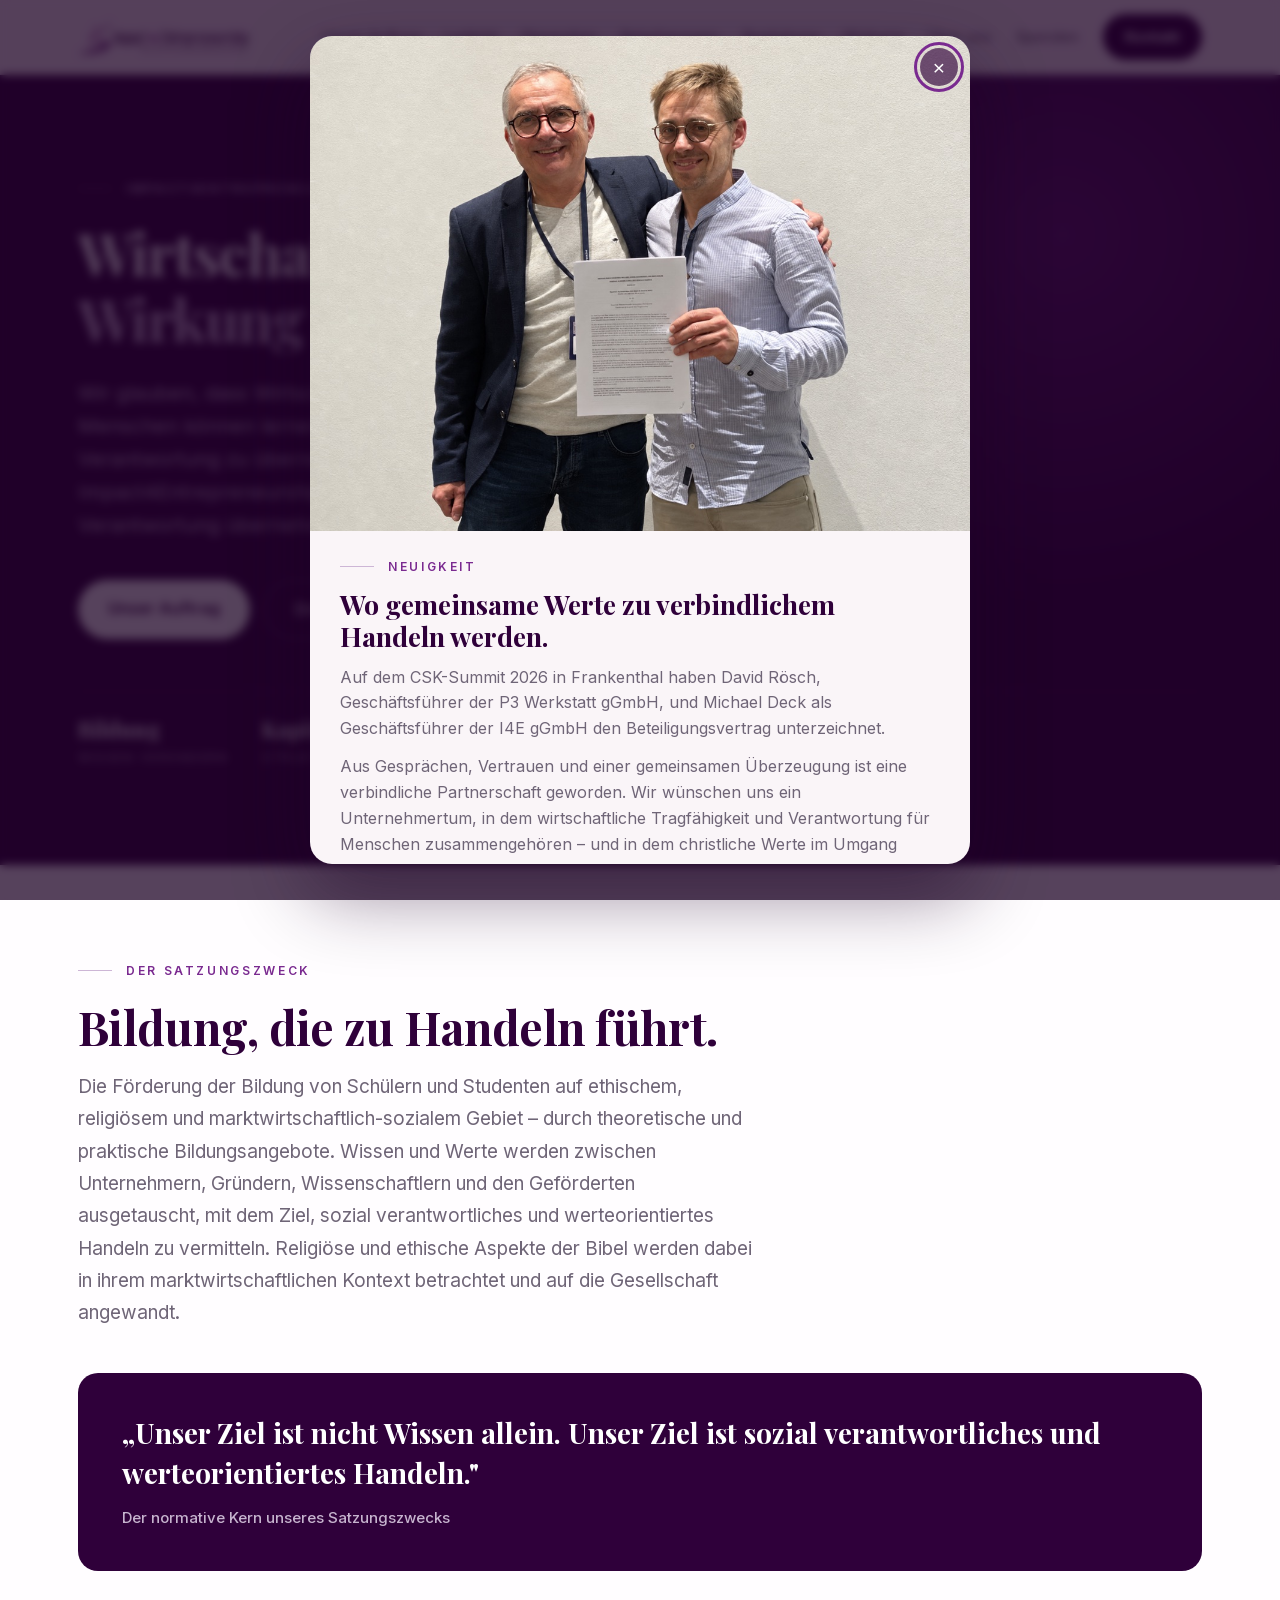
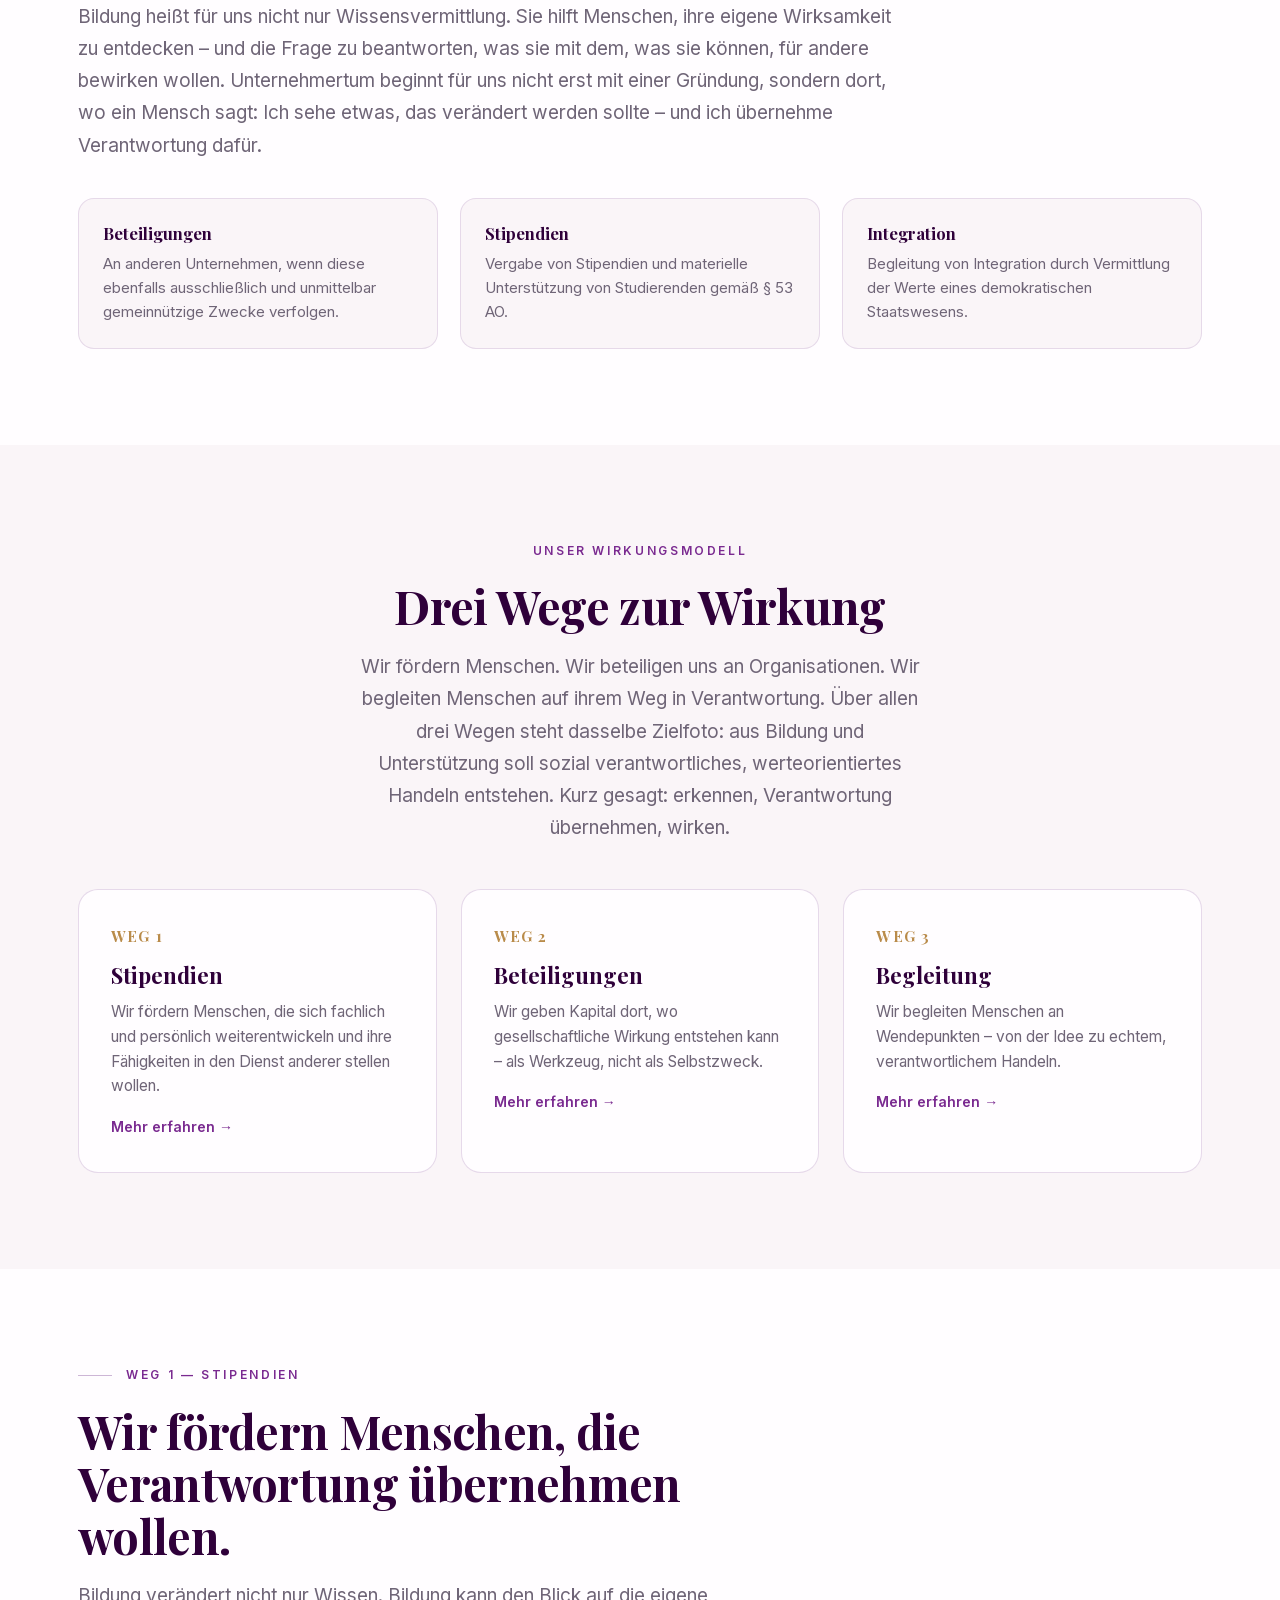
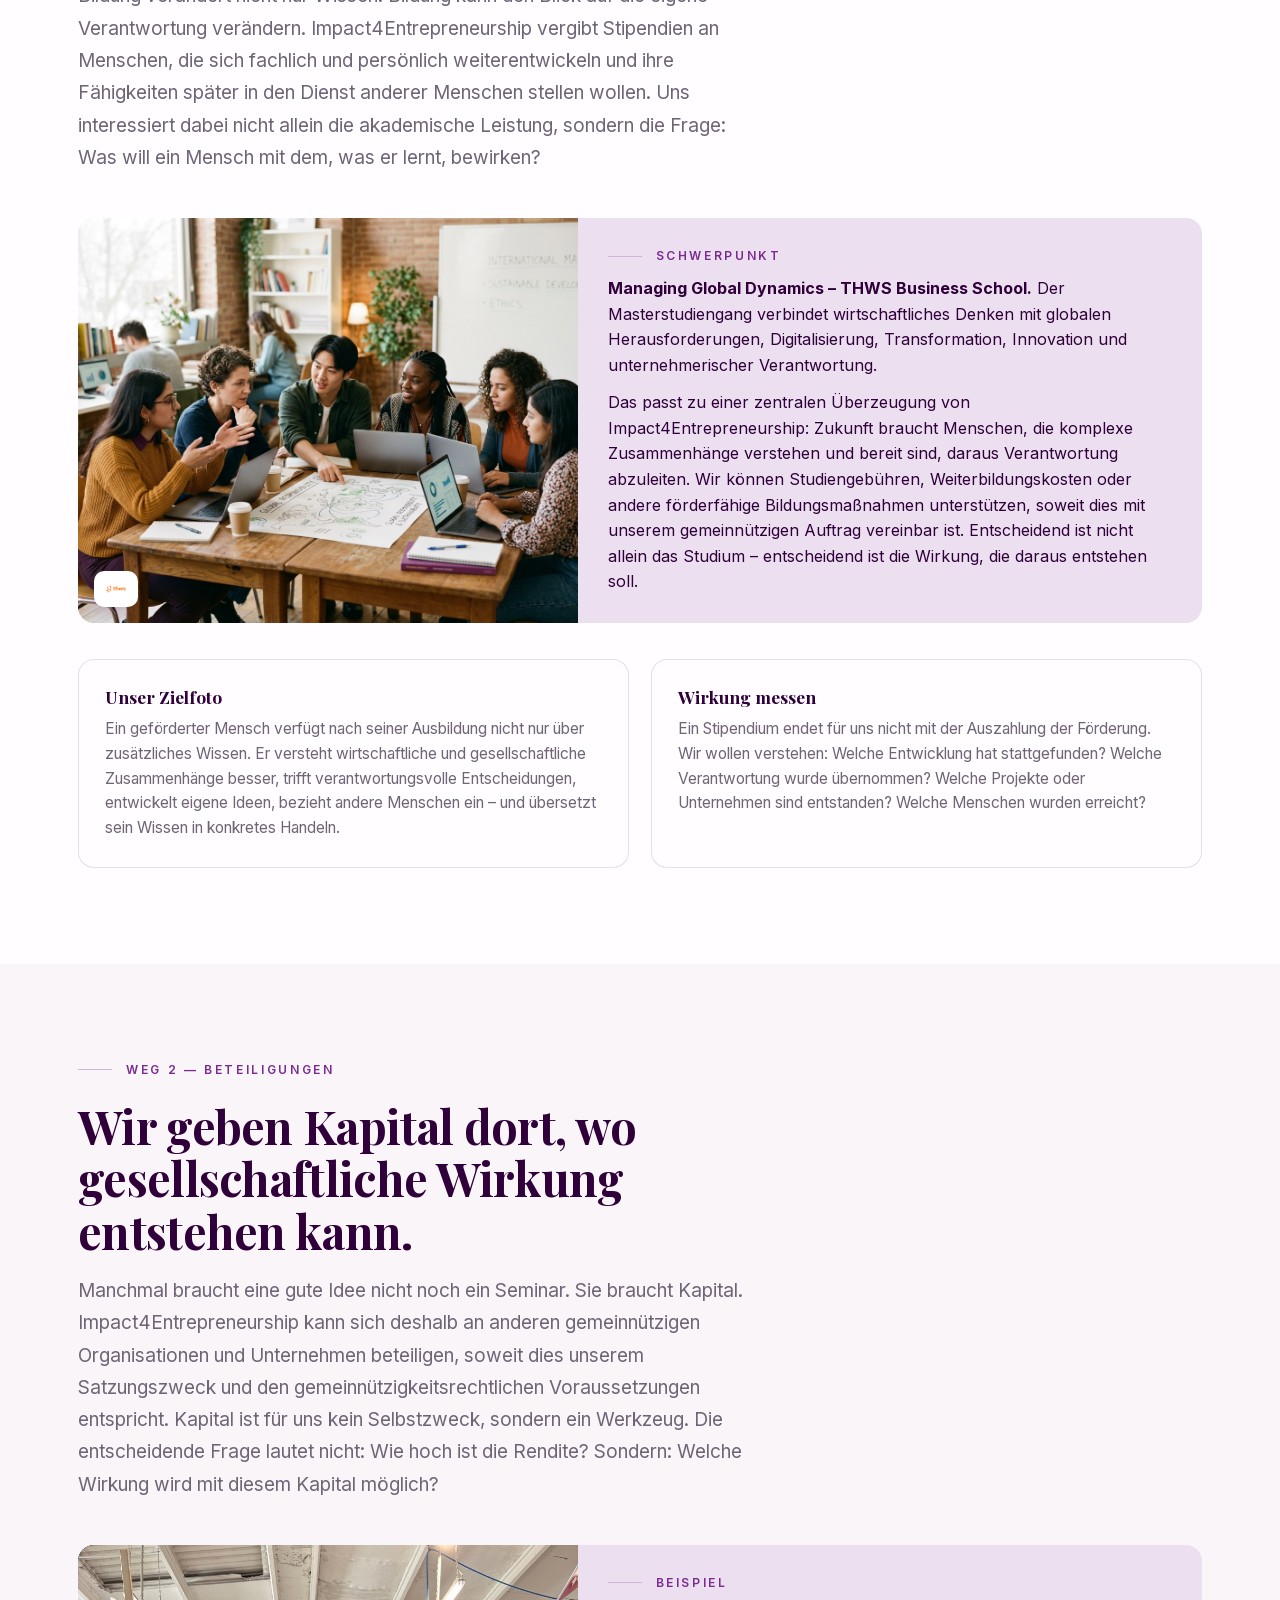
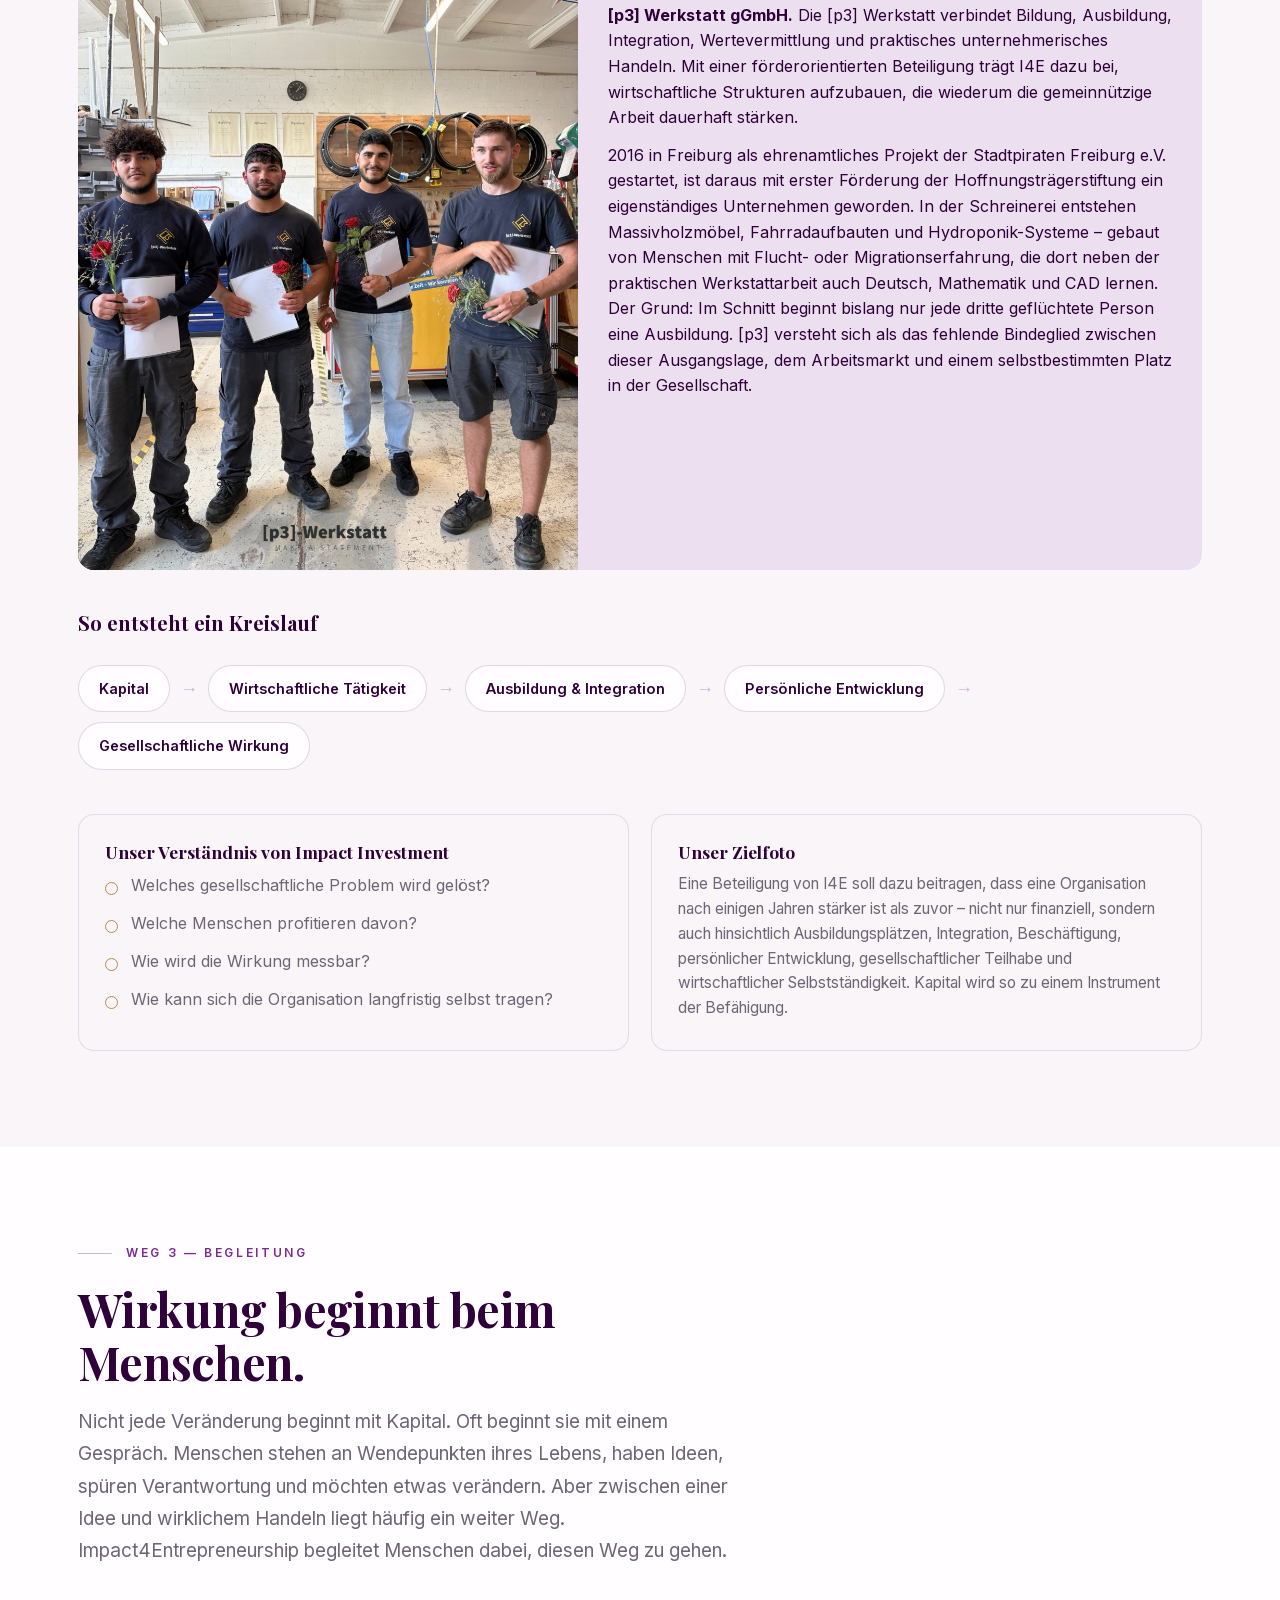
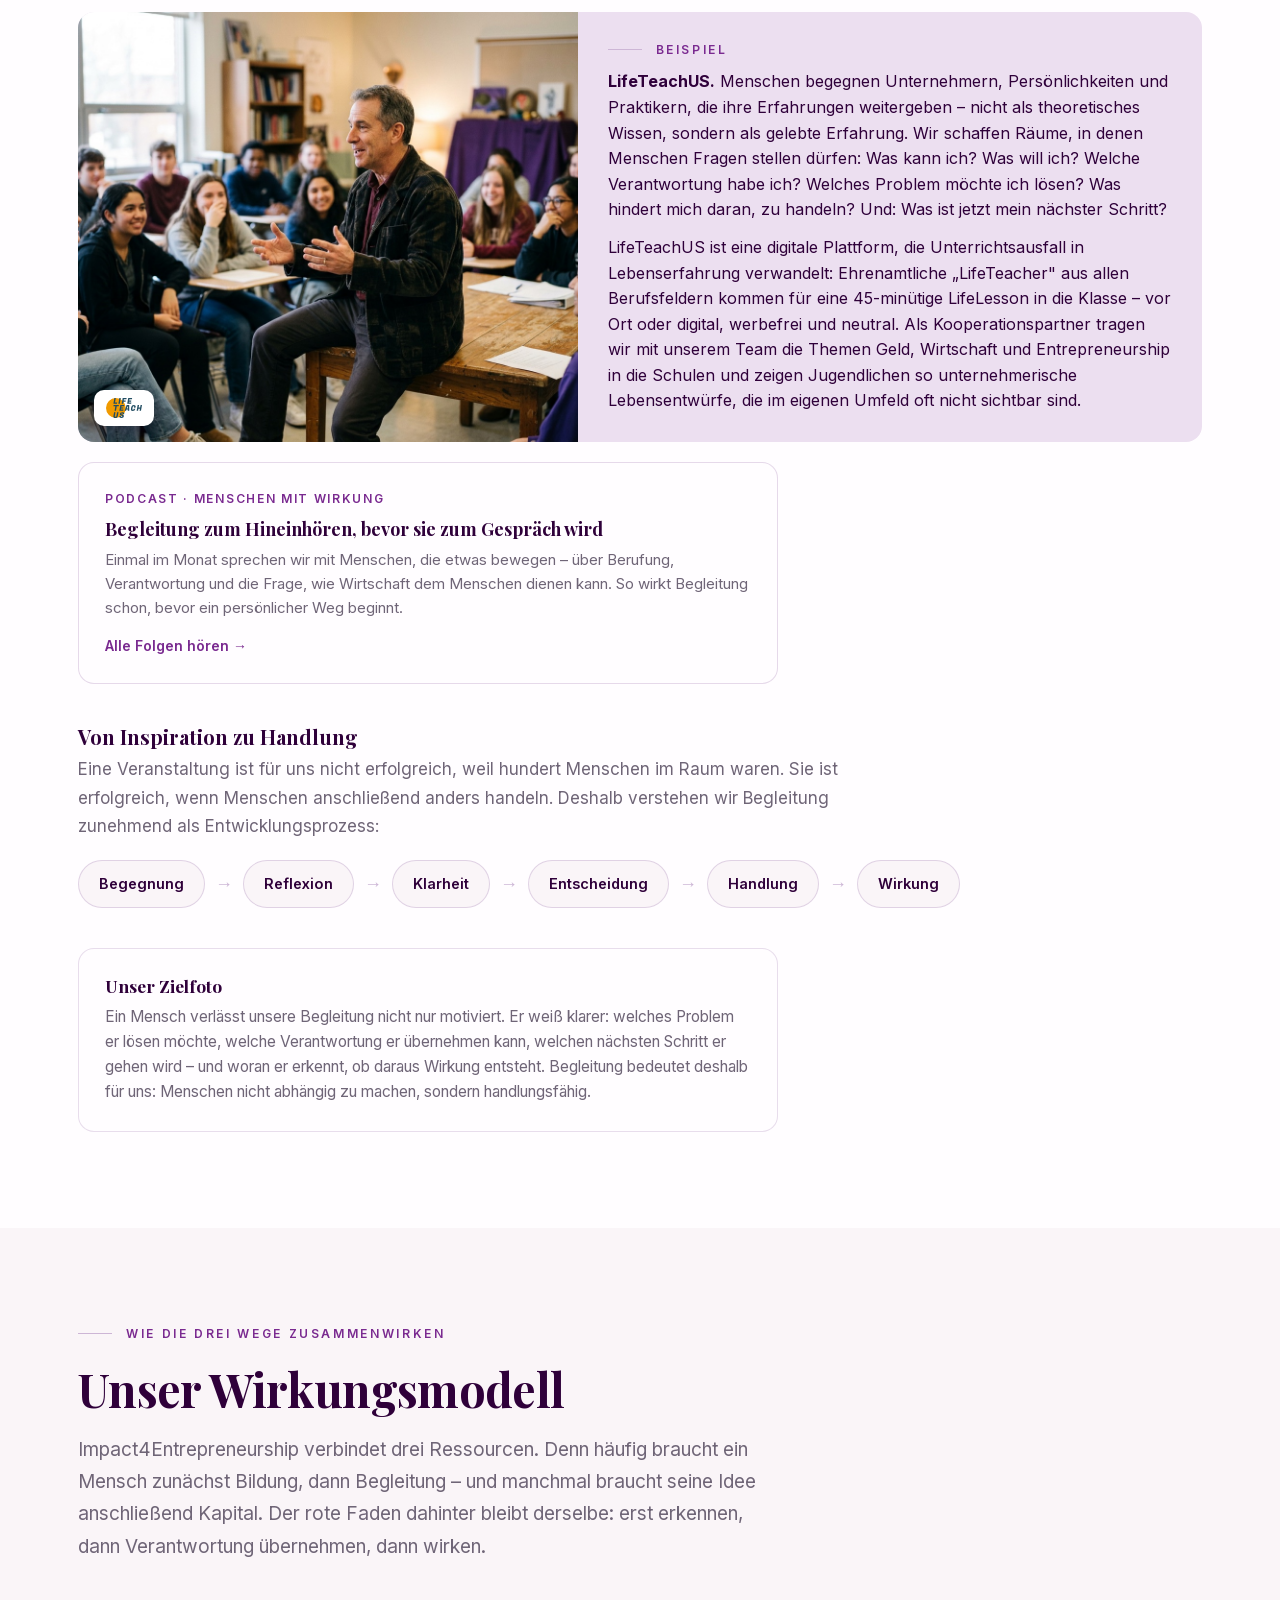
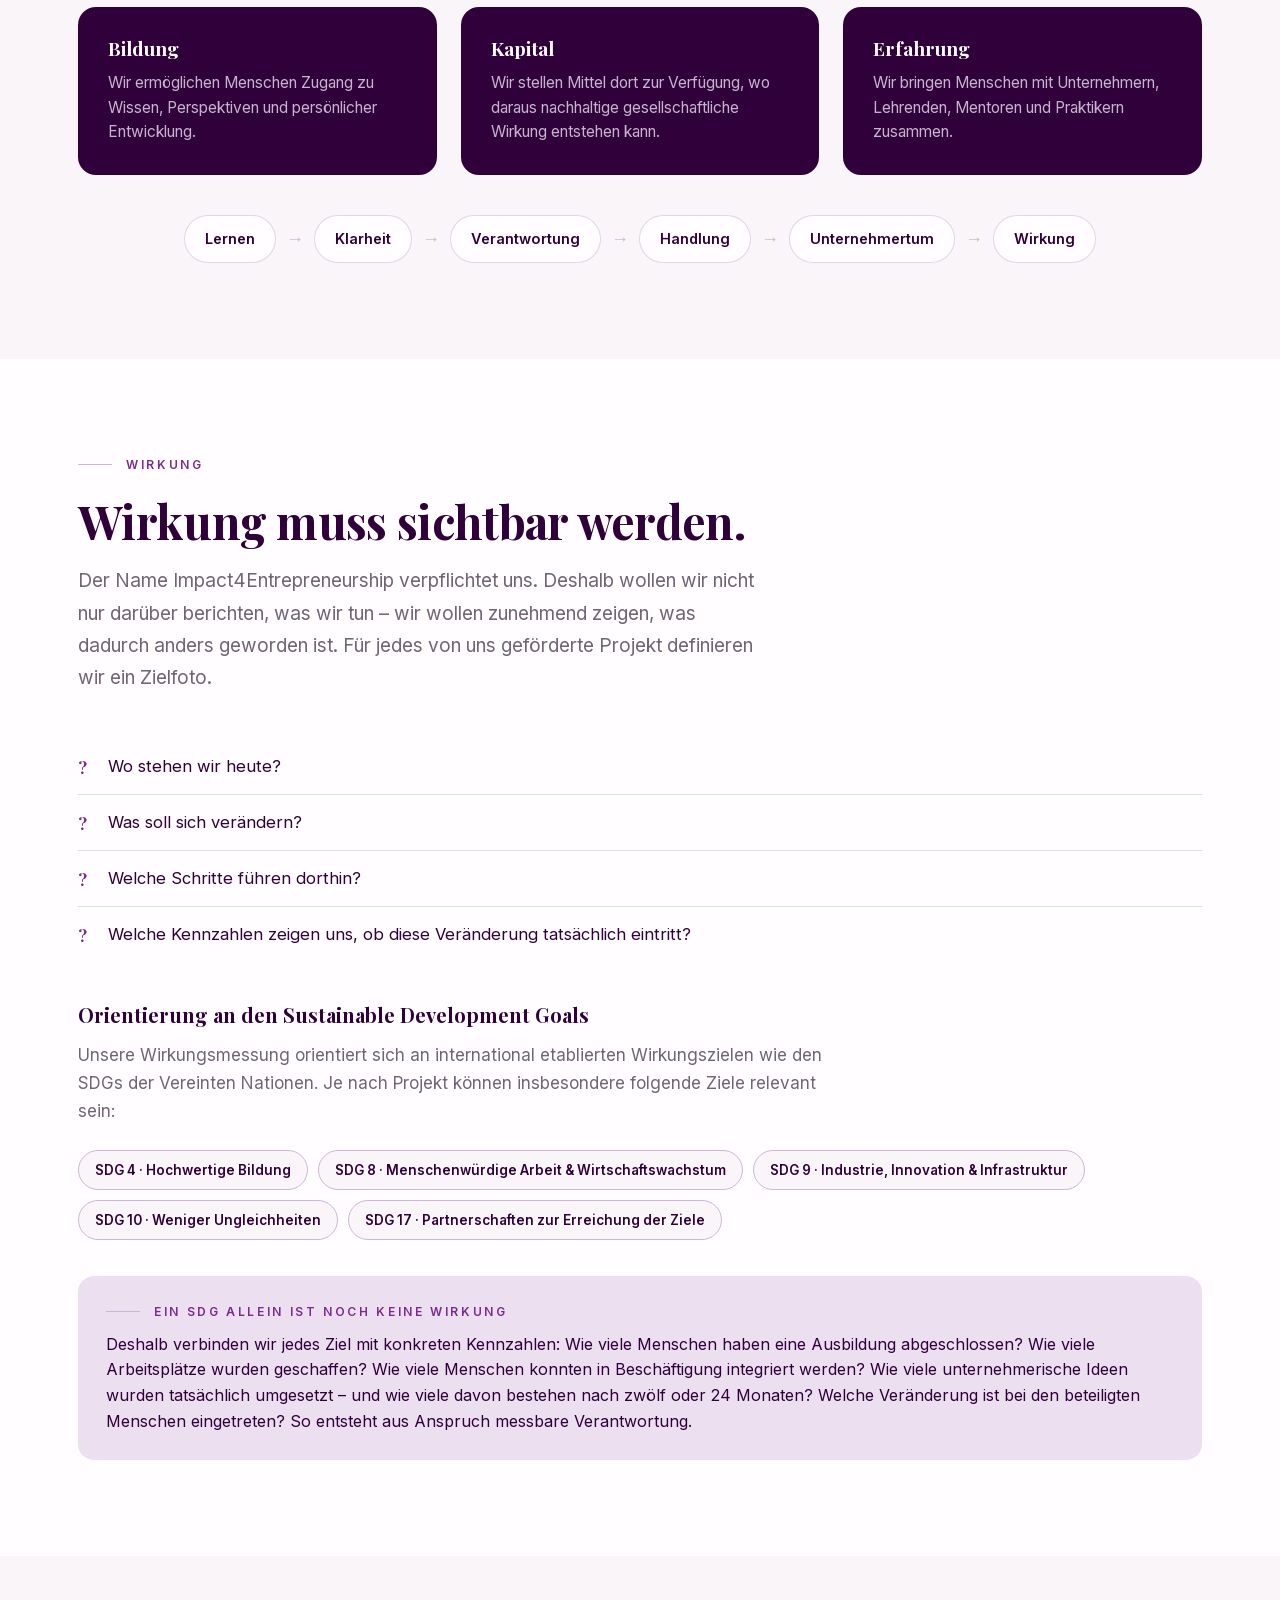
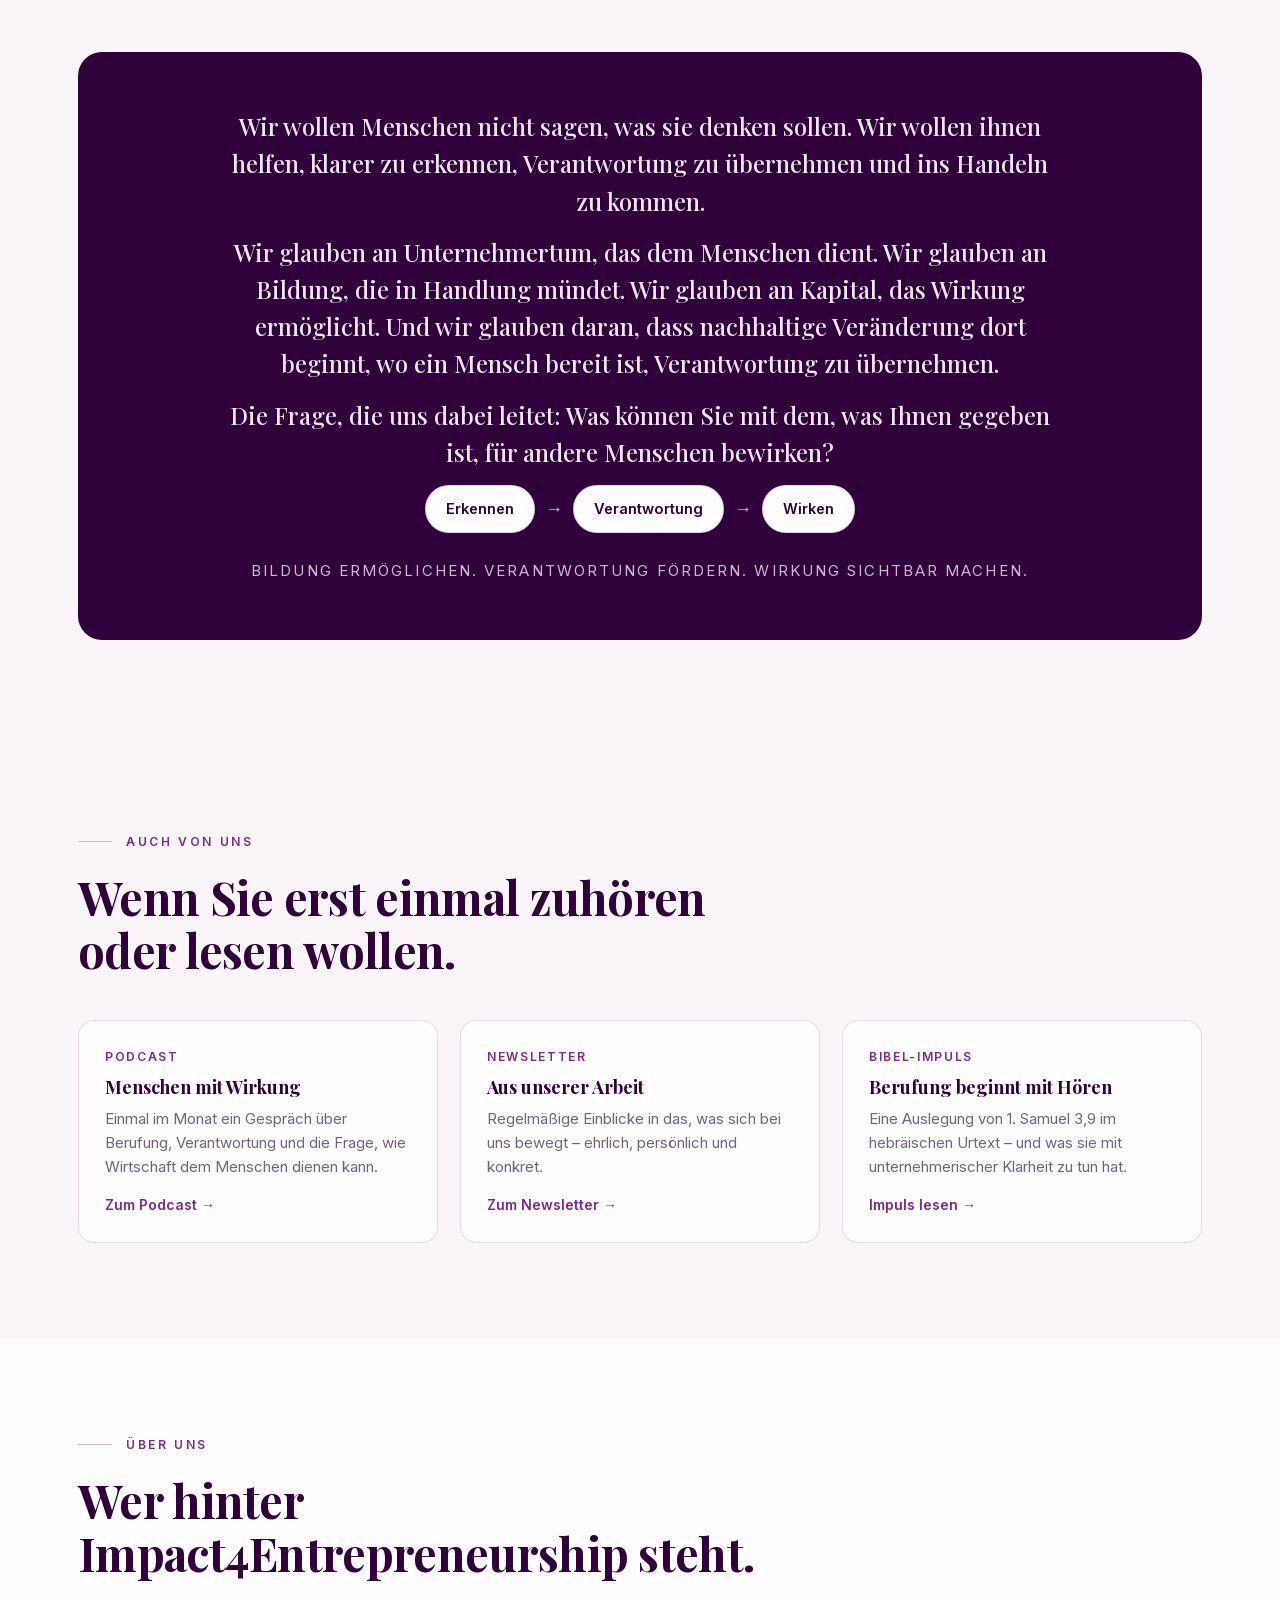
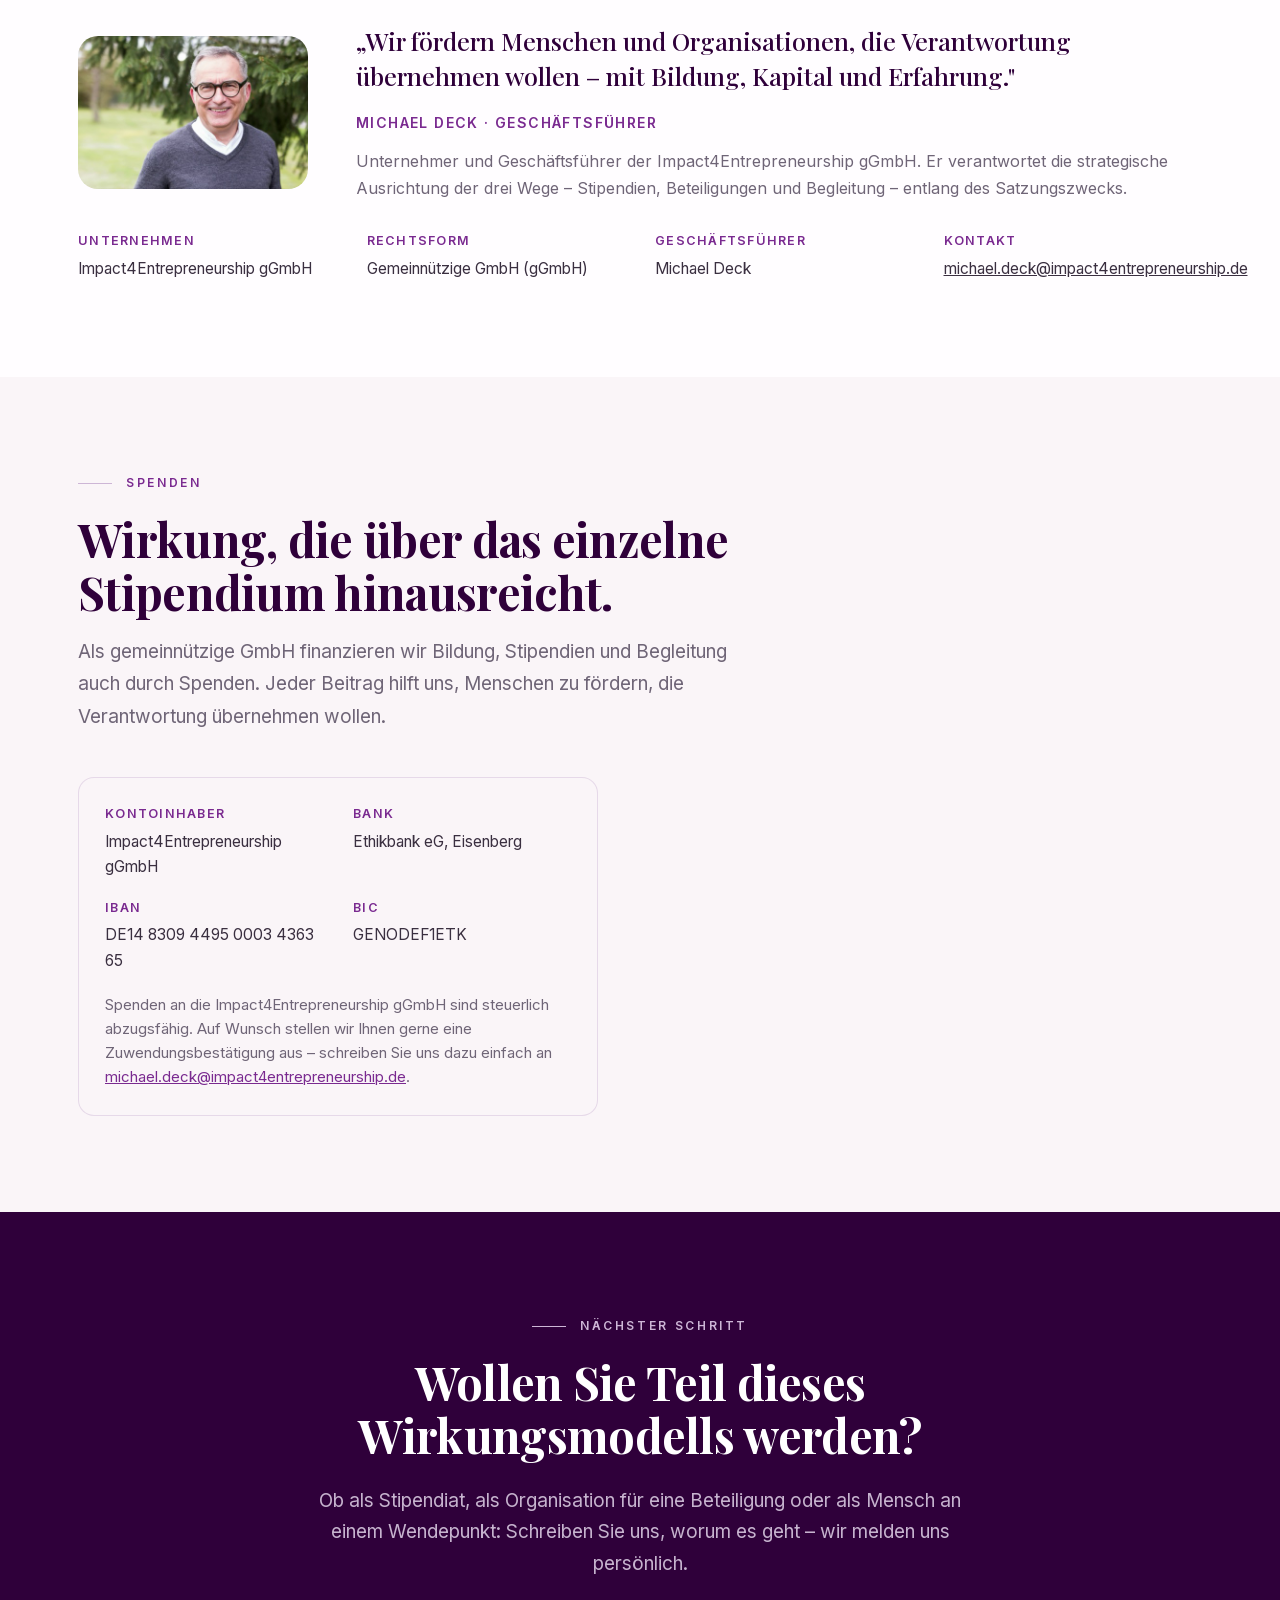
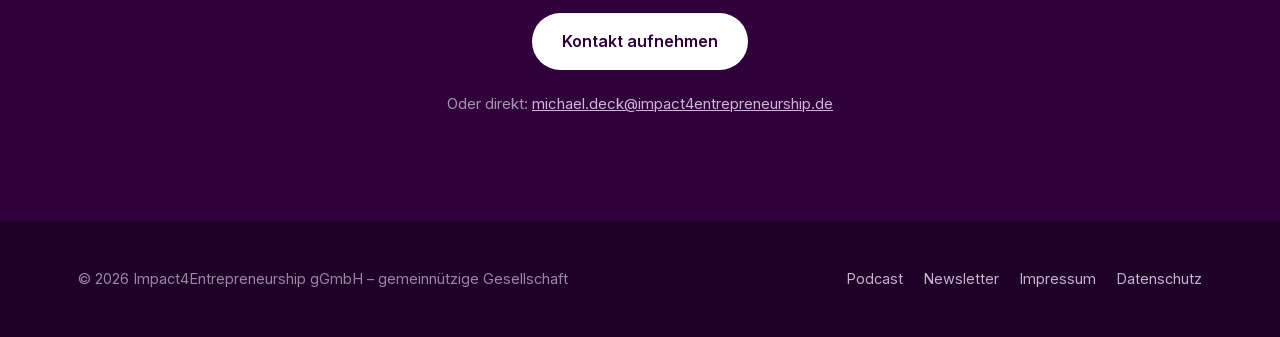
==== index.html @ 238c38ca "Pop-up: Beteiligungsvertrag I4E und P3 Werkstatt Co-Authored-By: Claude Sonnet 5.5 <noreply@anthropi" ====
<!DOCTYPE html>
<html lang="de">
<head>
<meta charset="UTF-8">
<meta name="viewport" content="width=device-width, initial-scale=1">
<title>Impact4Entrepreneurship – Bildung ermöglichen. Verantwortung fördern. Wirkung sichtbar machen.</title>
<meta name="description" content="Impact4Entrepreneurship gGmbH fördert Menschen und Organisationen auf drei Wegen: Stipendien, Beteiligungen und Begleitung – mit dem Ziel sozial verantwortlichen, werteorientierten Handelns.">
<link rel="icon" href="images/i4e-logo.png">
<link rel="stylesheet" href="fonts/fonts.css">
<style>
:root{
  --tief:#2f003a;
  --lila-dunkel:#5b156d;
  --lila:#7a2a90;
  --flieder:#cdb6d6;
  --flieder-hell:#ecdff0;
  --grund:#faf5f8;
  --weiss:#fffdff;
  --text:#3a2f40;
  --sanft:#6f6577;
  --messing:#b98b4a;
  --serif:'Playfair Display',Georgia,serif;
  --sans:'Inter',-apple-system,BlinkMacSystemFont,'Segoe UI',sans-serif;
  --bahn:1180px;
}
*{box-sizing:border-box;margin:0;padding:0;}
html{scroll-behavior:smooth;}
body{font-family:var(--sans);color:var(--text);background:var(--grund);
  line-height:1.65;-webkit-font-smoothing:antialiased;overflow-x:hidden;}
img{max-width:100%;display:block;}
a{color:inherit;}
:focus-visible{outline:3px solid var(--lila);outline-offset:3px;border-radius:4px;}

.bahn{max-width:var(--bahn);margin:0 auto;padding:0 28px;}

/* ---------- Typo-Skala ---------- */
.auge{font-size:12px;font-weight:600;letter-spacing:.22em;text-transform:uppercase;
  color:var(--lila);display:flex;align-items:center;gap:14px;margin-bottom:20px;}
.auge::before{content:"";width:34px;height:1px;background:var(--flieder);flex:0 0 auto;}
h1,h2,h3{font-family:var(--serif);font-weight:700;line-height:1.14;color:var(--tief);}
h2{font-size:clamp(30px,4.1vw,46px);letter-spacing:-.015em;}
h3{font-size:20px;line-height:1.25;}
p{font-size:17px;}
.gross{font-size:19px;color:var(--sanft);line-height:1.7;}

/* ---------- Kopfleiste ---------- */
header{position:sticky;top:0;z-index:60;background:rgba(250,245,248,.9);
  backdrop-filter:blur(14px);border-bottom:1px solid rgba(205,182,214,.5);}
.kopf{display:flex;align-items:center;gap:26px;height:74px;}
.kopf img{height:34px;width:auto;}
nav{margin-left:auto;display:flex;align-items:center;gap:24px;}
nav a{font-size:14.5px;font-weight:500;color:var(--sanft);text-decoration:none;transition:color .2s;white-space:nowrap;}
nav a:hover{color:var(--lila);}
.knopf{display:inline-block;background:var(--tief);color:#fff;text-decoration:none;
  font-size:14.5px;font-weight:600;padding:11px 22px;border-radius:100px;
  transition:background .2s,transform .2s;}
.knopf:hover{background:var(--lila);transform:translateY(-1px);}
.knopf.hell{background:#fff;color:var(--tief);border:1px solid var(--flieder);}
.knopf.hell:hover{background:var(--flieder-hell);color:var(--tief);}
.knopf.gross{font-size:16px;padding:15px 30px;}
.nav-schalter{display:none;background:none;border:0;font-size:24px;color:var(--tief);cursor:pointer;line-height:1;}

/* ---------- Hero ---------- */
.hero{background:var(--tief);color:#efe6f3;padding:104px 0 96px;position:relative;overflow:hidden;}
.hero::after{content:"";position:absolute;right:-14%;top:-30%;width:62%;aspect-ratio:1;
  border-radius:50%;background:radial-gradient(circle,rgba(122,42,144,.55),transparent 66%);pointer-events:none;}
.hero .bahn{position:relative;z-index:2;}
.hero .auge{color:var(--flieder);}
.hero .auge::before{background:rgba(205,182,214,.5);}
.hero h1{font-size:clamp(36px,5.4vw,58px);color:#fff;letter-spacing:-.02em;max-width:20ch;}
.hero h1 .traegt{color:var(--flieder);}
.hero .unter{font-size:clamp(17px,2vw,20px);color:#c6b3ce;max-width:62ch;margin-top:26px;line-height:1.65;}
.hero .knoepfe{display:flex;flex-wrap:wrap;gap:14px;margin-top:38px;}
.hero .knopf{background:#fff;color:var(--tief);}
.hero .knopf:hover{background:var(--flieder-hell);}
.hero .knopf.rand{background:transparent;color:#efe6f3;border:1px solid rgba(205,182,214,.45);}
.hero .knopf.rand:hover{background:rgba(255,255,255,.08);}
.hero .fakten{display:flex;flex-wrap:wrap;gap:34px;margin-top:52px;padding-top:26px;
  border-top:1px solid rgba(205,182,214,.22);}
.hero .fakt b{display:block;font-family:var(--serif);font-size:22px;color:#fff;font-weight:700;line-height:1;}
.hero .fakt span{font-size:12.5px;letter-spacing:.12em;text-transform:uppercase;color:#a893b1;
  display:block;margin-top:8px;}

/* ---------- Abschnitte ---------- */
section{padding:96px 0;}
section.hell{background:var(--weiss);}
.kopfzeile{max-width:68ch;margin-bottom:44px;}
.kopfzeile p{margin-top:18px;}
.kopfzeile.mitte{margin-left:auto;margin-right:auto;text-align:center;}
.kopfzeile.mitte .auge{justify-content:center;}
.kopfzeile.mitte .auge::before{display:none;}

/* ---------- Auftrag / Zitat-Block ---------- */
.zielzitat{margin-top:30px;background:var(--tief);color:#e7d9ec;border-radius:20px;
  padding:40px 44px;}
.zielzitat p{font-family:var(--serif);font-size:clamp(21px,2.6vw,28px);line-height:1.4;color:#fff;font-weight:700;}
.zielzitat span{display:block;margin-top:14px;font-family:var(--sans);font-size:15px;font-weight:500;color:#c6b3ce;}

.erlaubt-gitter{display:grid;grid-template-columns:repeat(auto-fit,minmax(220px,1fr));gap:22px;margin-top:36px;}
.erlaubt-karte{background:var(--grund);border:1px solid rgba(205,182,214,.45);border-radius:16px;padding:24px;}
section.hell .erlaubt-karte{background:var(--grund);}
.erlaubt-karte h3{font-size:16.5px;margin-bottom:8px;}
.erlaubt-karte p{font-size:15px;color:var(--sanft);line-height:1.6;}

/* ---------- Drei Wege Übersicht ---------- */
.wege-gitter{display:grid;grid-template-columns:repeat(auto-fit,minmax(280px,1fr));gap:24px;}
.weg-karte{background:var(--weiss);border:1px solid rgba(205,182,214,.5);border-radius:20px;
  padding:34px 32px;text-decoration:none;display:block;transition:border-color .2s,transform .2s;}
section.hell .weg-karte{background:var(--grund);}
.weg-karte:hover{border-color:var(--lila);transform:translateY(-3px);}
.weg-karte .nr{font-family:var(--serif);font-size:15px;font-weight:700;color:var(--messing);
  letter-spacing:.08em;}
.weg-karte h3{margin:14px 0 10px;font-size:22px;}
.weg-karte p{font-size:15.5px;color:var(--sanft);line-height:1.6;}
.weg-karte .pfeil{margin-top:16px;font-size:14px;font-weight:600;color:var(--lila);}

/* ---------- Karten-Raster generisch (Zielfoto, Fragen, Ressourcen) ---------- */
.karten-gitter{display:grid;grid-template-columns:repeat(auto-fit,minmax(240px,1fr));gap:22px;}
.info-karte{background:var(--grund);border:1px solid rgba(205,182,214,.45);border-radius:16px;padding:26px;}
section.hell .info-karte{background:var(--weiss);}
.info-karte h3{font-size:17.5px;margin-bottom:9px;}
.info-karte p{font-size:15.5px;color:var(--sanft);line-height:1.6;}

.haken-liste{list-style:none;}
.haken-liste li{position:relative;padding-left:26px;margin-bottom:13px;font-size:16px;line-height:1.55;color:var(--sanft);}
.haken-liste li::before{content:"";position:absolute;left:0;top:9px;width:11px;height:11px;
  border-radius:50%;border:1.5px solid var(--messing);}

.frage-liste{list-style:none;}
.frage-liste li{position:relative;padding:14px 0 14px 30px;border-bottom:1px solid rgba(205,182,214,.5);
  font-size:16.5px;color:var(--tief);}
.frage-liste li:last-child{border-bottom:0;}
.frage-liste li::before{content:"?";position:absolute;left:0;top:14px;font-family:var(--serif);
  font-weight:700;color:var(--lila);font-size:17px;}

/* ---------- Highlight-Box (THWS / p3 / LifeTeachUS) ---------- */
.beispiel{margin-top:8px;background:var(--flieder-hell);border-radius:16px;padding:26px 28px;}
.beispiel .auge{margin-bottom:10px;}
.beispiel p{font-size:16px;color:var(--tief);line-height:1.6;}
.beispiel p+p{margin-top:12px;}

/* ---------- Highlight-Box mit Bild (THWS / LifeTeachUS) ---------- */
.beispiel-bild{margin-top:8px;background:var(--flieder-hell);border-radius:16px;overflow:hidden;
  display:grid;grid-template-columns:1fr 1.25fr;align-items:stretch;}
.beispiel-bild .bild{position:relative;min-height:240px;background:var(--tief);}
.beispiel-bild .bild img.foto{width:100%;height:100%;object-fit:cover;display:block;}
.beispiel-bild .bild .marke{position:absolute;left:16px;bottom:16px;background:#fff;
  border-radius:10px;padding:8px 12px;box-shadow:0 8px 20px rgba(47,0,58,.22);line-height:0;}
.beispiel-bild .bild .marke img{height:20px;width:auto;display:block;}
.beispiel-bild .inhalt{padding:28px 30px;}
.beispiel-bild .auge{margin-bottom:10px;}
.beispiel-bild p{font-size:16px;color:var(--tief);line-height:1.6;}
.beispiel-bild p+p{margin-top:12px;}
@media(max-width:720px){
  .beispiel-bild{grid-template-columns:1fr;}
  .beispiel-bild .bild{min-height:190px;}
}

/* ---------- Prozess-Kette (Kreislauf / Fluss) ---------- */
.kette{display:flex;flex-wrap:wrap;align-items:center;gap:10px;margin-top:30px;}
.kette .glied{background:var(--weiss);border:1px solid rgba(205,182,214,.55);border-radius:100px;
  padding:11px 20px;font-size:14.5px;font-weight:600;color:var(--tief);}
section.hell .kette .glied{background:var(--grund);}
.kette .pfeil-icon{color:var(--flieder);font-size:18px;}

/* ---------- Nummerierte Schritte (Weg hinein / Kreislauf) ---------- */
.schritte{display:grid;grid-template-columns:repeat(auto-fit,minmax(240px,1fr));gap:26px;counter-reset:w;margin-top:10px;}
.schritt{position:relative;padding-top:44px;}
.schritt::before{counter-increment:w;content:counter(w);position:absolute;top:0;left:0;
  font-family:var(--serif);font-size:34px;font-weight:700;color:var(--flieder);line-height:1;}
.schritt h3{font-size:18px;margin-bottom:8px;}
.schritt p{font-size:15.5px;color:var(--sanft);line-height:1.6;}

/* ---------- Ressourcen (Bildung / Kapital / Erfahrung) ---------- */
.ressourcen{display:grid;grid-template-columns:repeat(auto-fit,minmax(240px,1fr));gap:24px;}
.ressource-karte{background:var(--tief);color:#e7d9ec;border-radius:18px;padding:30px;}
.ressource-karte h3{color:#fff;font-size:19px;margin-bottom:10px;}
.ressource-karte p{font-size:15.5px;color:#c6b3ce;line-height:1.6;}

/* ---------- SDG-Pillen ---------- */
.sdg-reihe{display:flex;flex-wrap:wrap;gap:10px;margin-top:24px;}
.sdg-reihe span{font-size:13.5px;font-weight:600;border:1px solid var(--flieder);border-radius:100px;
  padding:8px 16px;color:var(--tief);background:var(--weiss);}
section.hell .sdg-reihe span{background:var(--grund);}

/* ---------- Auch von uns (Podcast / Newsletter) ---------- */
.rand-gitter{display:grid;grid-template-columns:repeat(auto-fit,minmax(260px,1fr));gap:22px;}
.rand-karte{background:var(--weiss);border:1px solid rgba(205,182,214,.5);border-radius:16px;
  padding:26px;text-decoration:none;display:block;transition:border-color .2s,transform .2s;}
.rand-karte:hover{border-color:var(--lila);transform:translateY(-2px);}
.rand-karte .art{font-size:12px;letter-spacing:.14em;text-transform:uppercase;color:var(--lila);font-weight:600;}
.rand-karte h3{font-size:18px;margin:9px 0 8px;}
.rand-karte p{font-size:15px;color:var(--sanft);line-height:1.6;}
.rand-karte .pfeil{margin-top:14px;font-size:14px;font-weight:600;color:var(--lila);}

/* ---------- Grundsatz ---------- */
.grundsatz{background:var(--tief);color:#efe6f3;border-radius:24px;padding:56px 50px;text-align:center;}
.grundsatz p{font-family:var(--serif);font-size:clamp(19px,2.4vw,24px);line-height:1.55;color:#f1e6f4;max-width:60ch;margin:0 auto 14px;}
.grundsatz .claim{margin-top:26px;font-family:var(--sans);font-size:15px;letter-spacing:.14em;
  text-transform:uppercase;color:var(--flieder);}

/* ---------- Person / Über uns ---------- */
.person{display:grid;grid-template-columns:230px 1fr;gap:48px;align-items:center;}
.person .bild{border-radius:20px;overflow:hidden;background:var(--flieder-hell);}
.person blockquote{font-family:var(--serif);font-size:clamp(20px,2.4vw,25px);line-height:1.4;
  color:var(--tief);margin-bottom:18px;}
.person .name{font-size:14px;letter-spacing:.1em;text-transform:uppercase;color:var(--lila);font-weight:600;}
.person p.rolle{color:var(--sanft);font-size:16px;margin-top:14px;}
.stammdaten{margin-top:30px;display:grid;grid-template-columns:repeat(auto-fit,minmax(200px,1fr));gap:18px 30px;}
.stammdaten dt{font-size:12.5px;letter-spacing:.1em;text-transform:uppercase;color:var(--lila);font-weight:600;margin-bottom:4px;}
.stammdaten dd{font-size:15.5px;color:var(--text);}

/* ---------- Schluss ---------- */
.schluss{background:var(--tief);color:#efe6f3;text-align:center;padding:104px 0;}
.schluss h2{color:#fff;max-width:22ch;margin:0 auto;}
.schluss p{color:#c6b3ce;font-size:19px;max-width:56ch;margin:24px auto 0;}
.schluss .knopf{margin-top:34px;background:#fff;color:var(--tief);}
.schluss .knopf:hover{background:var(--flieder-hell);}
.schluss .leise{margin-top:22px;font-size:15px;color:#a893b1;}
.schluss .leise a{color:var(--flieder);}

footer{background:#1f0027;color:#9b87a4;padding:46px 0;font-size:14.5px;}
.fussleiste{display:flex;flex-wrap:wrap;gap:18px;align-items:center;justify-content:space-between;}
.fussleiste a{color:#c6b3ce;text-decoration:none;}
.fussleiste a:hover{color:#fff;}
.fuss-links{display:flex;flex-wrap:wrap;gap:20px;align-items:center;}

/* ---------- Bewegung ---------- */
.auf{opacity:0;transform:translateY(20px);transition:opacity .7s ease,transform .7s ease;}
.auf.da{opacity:1;transform:none;}

/* ---------- Schmal ---------- */
@media(max-width:960px){
  .person{grid-template-columns:1fr;gap:32px;}
  .person .bild{max-width:200px;}
  .grundsatz{padding:44px 30px;}
}
@media(max-width:820px){
  nav{position:fixed;inset:74px 0 auto;background:var(--weiss);flex-direction:column;
    align-items:stretch;gap:0;padding:12px 22px 26px;border-bottom:1px solid var(--flieder);
    display:none;box-shadow:0 18px 40px rgba(47,0,58,.12);}
  nav.offen{display:flex;}
  nav a{padding:13px 0;border-bottom:1px solid rgba(205,182,214,.4);font-size:16px;}
  nav .knopf{text-align:center;margin-top:14px;border-bottom:0;}
  .nav-schalter{display:block;margin-left:auto;}
  section{padding:70px 0;}
  .hero{padding:74px 0 66px;}
  .zielzitat{padding:30px 26px;}
}
@media(max-width:640px){
  .kette{flex-direction:column;align-items:flex-start;}
  .kette .pfeil-icon{transform:rotate(90deg);}
}
@media(prefers-reduced-motion:reduce){
  html{scroll-behavior:auto;}
  .auf{opacity:1;transform:none;transition:none;}
  .knopf:hover,.weg-karte:hover{transform:none;}
}

/* ---------- Pop-up: Beteiligungsvertrag ---------- */
.pop{position:fixed;inset:0;z-index:200;display:none;align-items:center;
  justify-content:center;padding:22px;background:rgba(28,0,36,.74);
  backdrop-filter:blur(5px);}
.pop.offen{display:flex;}
.pop-fenster{background:var(--grund);border-radius:22px;max-width:660px;width:100%;
  max-height:92vh;overflow-y:auto;position:relative;
  box-shadow:0 30px 76px rgba(28,0,36,.46);animation:popauf .32s ease both;}
@keyframes popauf{from{opacity:0;transform:translateY(16px) scale(.985);}to{opacity:1;}}
.pop-fenster img{width:100%;height:auto;aspect-ratio:4/3;object-fit:cover;object-position:center 20%;
  display:block;border-radius:22px 22px 0 0;}
.pop-text{padding:26px 30px 30px;}
.pop-text .auge{justify-content:flex-start;margin-bottom:12px;}
.pop-text h3{font-family:var(--serif);font-weight:700;font-size:27px;line-height:1.18;
  color:var(--tief);margin-bottom:12px;}
.pop-text p{font-size:16px;color:var(--sanft);line-height:1.62;margin:0 0 12px;}
.pop-bild{font-size:14px!important;font-style:italic;margin:16px 0 0!important;}
.pop-knoepfe{display:flex;flex-wrap:wrap;gap:13px;align-items:center;margin-top:20px;}
.pop-zu{position:absolute;top:12px;right:12px;width:38px;height:38px;border:0;
  border-radius:50%;background:rgba(47,0,58,.66);color:#fff;font-size:21px;line-height:1;
  cursor:pointer;z-index:2;}
.pop-zu:hover{background:rgba(47,0,58,.88);}
@media(prefers-reduced-motion:reduce){.pop-fenster{animation:none;}}
@media(max-width:760px){
  .pop-text{padding:22px 22px 26px;}
  .pop-text h3{font-size:22px;}
}
</style>
</head>
<body>

<header>
  <div class="bahn kopf">
    <a href="#oben" aria-label="Impact4Entrepreneurship – Startseite"><img src="images/i4e-logo.png" alt="Impact4Entrepreneurship"></a>
    <button class="nav-schalter" aria-expanded="false" aria-controls="hauptnav" aria-label="Menü öffnen">☰</button>
    <nav id="hauptnav">
      <a href="#auftrag">Unser Auftrag</a>
      <a href="leitbild.html">Leitbild</a>
      <a href="#stipendien">Stipendien</a>
      <a href="#beteiligungen">Beteiligungen</a>
      <a href="#begleitung">Begleitung</a>
      <a href="#wirkung">Wirkung</a>
      <a href="#auch-von-uns">Über uns</a>
      <a href="#spenden">Spenden</a>
      <a class="knopf" href="#kontakt">Kontakt</a>
    </nav>
  </div>
</header>

<main id="oben">

<!-- ================= HERO ================= -->
<section class="hero">
  <div class="bahn">
    <div class="auge">Impact4Entrepreneurship gGmbH</div>
    <h1>Wirtschaft aus Berufung. <span class="traegt">Wirkung aus Klarheit.</span></h1>
    <p class="unter">Wir glauben, dass Wirtschaft mehr sein kann als das Streben nach Gewinn.
    Menschen können lernen, wirtschaftliche Zusammenhänge zu verstehen, Verantwortung zu
    übernehmen und mit ihrem Handeln Wirkung zu entfalten. Impact4Entrepreneurship fördert
    deshalb Menschen und Organisationen, die Verantwortung übernehmen wollen.</p>
    <div class="knoepfe">
      <a class="knopf gross" href="#auftrag">Unser Auftrag</a>
      <a class="knopf gross rand" href="#wege">Drei Wege zur Wirkung</a>
    </div>
    <div class="fakten">
      <div class="fakt"><b>Bildung</b><span>Wissen verändern</span></div>
      <div class="fakt"><b>Kapital</b><span>Strukturen stärken</span></div>
      <div class="fakt"><b>Erfahrung</b><span>Menschen begleiten</span></div>
    </div>
  </div>
</section>

<!-- ================= AUFTRAG ================= -->
<section id="auftrag" class="hell">
  <div class="bahn">
    <div class="kopfzeile auf">
      <div class="auge">Der Satzungszweck</div>
      <h2>Bildung, die zu Handeln führt.</h2>
      <p class="gross">Die Förderung der Bildung von Schülern und Studenten auf ethischem,
      religiösem und marktwirtschaftlich-sozialem Gebiet – durch theoretische und praktische
      Bildungsangebote. Wissen und Werte werden zwischen Unternehmern, Gründern,
      Wissenschaftlern und den Geförderten ausgetauscht, mit dem Ziel, sozial verantwortliches
      und werteorientiertes Handeln zu vermitteln. Religiöse und ethische Aspekte der Bibel
      werden dabei in ihrem marktwirtschaftlichen Kontext betrachtet und auf die Gesellschaft
      angewandt.</p>
    </div>

    <div class="zielzitat auf">
      <p>„Unser Ziel ist nicht Wissen allein. Unser Ziel ist sozial verantwortliches und
      werteorientiertes Handeln."</p>
      <span>Der normative Kern unseres Satzungszwecks</span>
    </div>

    <p class="gross auf" style="margin-top:30px;max-width:68ch">Bildung heißt für uns nicht
    nur Wissensvermittlung. Sie hilft Menschen, ihre eigene Wirksamkeit zu entdecken – und die
    Frage zu beantworten, was sie mit dem, was sie können, für andere bewirken wollen.
    Unternehmertum beginnt für uns nicht erst mit einer Gründung, sondern dort, wo ein Mensch
    sagt: Ich sehe etwas, das verändert werden sollte – und ich übernehme Verantwortung
    dafür.</p>

    <div class="erlaubt-gitter auf">
      <div class="erlaubt-karte">
        <h3>Beteiligungen</h3>
        <p>An anderen Unternehmen, wenn diese ebenfalls ausschließlich und unmittelbar
        gemeinnützige Zwecke verfolgen.</p>
      </div>
      <div class="erlaubt-karte">
        <h3>Stipendien</h3>
        <p>Vergabe von Stipendien und materielle Unterstützung von Studierenden gemäß
        § 53 AO.</p>
      </div>
      <div class="erlaubt-karte">
        <h3>Integration</h3>
        <p>Begleitung von Integration durch Vermittlung der Werte eines demokratischen
        Staatswesens.</p>
      </div>
    </div>
  </div>
</section>

<!-- ================= DREI WEGE ÜBERSICHT ================= -->
<section id="wege">
  <div class="bahn">
    <div class="kopfzeile mitte auf" style="max-width:56ch">
      <div class="auge">Unser Wirkungsmodell</div>
      <h2>Drei Wege zur Wirkung</h2>
      <p class="gross">Wir fördern Menschen. Wir beteiligen uns an Organisationen. Wir begleiten
      Menschen auf ihrem Weg in Verantwortung. Über allen drei Wegen steht dasselbe Zielfoto:
      aus Bildung und Unterstützung soll sozial verantwortliches, werteorientiertes Handeln
      entstehen. Kurz gesagt: erkennen, Verantwortung übernehmen, wirken.</p>
    </div>

    <div class="wege-gitter auf">
      <a class="weg-karte" href="#stipendien">
        <div class="nr">WEG 1</div>
        <h3>Stipendien</h3>
        <p>Wir fördern Menschen, die sich fachlich und persönlich weiterentwickeln und ihre
        Fähigkeiten in den Dienst anderer stellen wollen.</p>
        <div class="pfeil">Mehr erfahren →</div>
      </a>
      <a class="weg-karte" href="#beteiligungen">
        <div class="nr">WEG 2</div>
        <h3>Beteiligungen</h3>
        <p>Wir geben Kapital dort, wo gesellschaftliche Wirkung entstehen kann – als Werkzeug,
        nicht als Selbstzweck.</p>
        <div class="pfeil">Mehr erfahren →</div>
      </a>
      <a class="weg-karte" href="#begleitung">
        <div class="nr">WEG 3</div>
        <h3>Begleitung</h3>
        <p>Wir begleiten Menschen an Wendepunkten – von der Idee zu echtem, verantwortlichem
        Handeln.</p>
        <div class="pfeil">Mehr erfahren →</div>
      </a>
    </div>
  </div>
</section>

<!-- ================= 1. STIPENDIEN ================= -->
<section id="stipendien" class="hell">
  <div class="bahn">
    <div class="kopfzeile auf">
      <div class="auge">Weg 1 — Stipendien</div>
      <h2>Wir fördern Menschen, die Verantwortung übernehmen wollen.</h2>
      <p class="gross">Bildung verändert nicht nur Wissen. Bildung kann den Blick auf die
      eigene Verantwortung verändern. Impact4Entrepreneurship vergibt Stipendien an Menschen,
      die sich fachlich und persönlich weiterentwickeln und ihre Fähigkeiten später in den
      Dienst anderer Menschen stellen wollen. Uns interessiert dabei nicht allein die
      akademische Leistung, sondern die Frage: Was will ein Mensch mit dem, was er lernt,
      bewirken?</p>
    </div>

    <div class="beispiel-bild auf">
      <div class="bild">
        <img class="foto" src="images/managing-global-dynamics.jpg" alt="Studierende diskutieren gemeinsam an einem Tisch über globale Zusammenhänge und Nachhaltigkeit (Symbolbild)">
        <div class="marke"><img src="images/logo-thws.png" alt="THWS"></div>
      </div>
      <div class="inhalt">
        <div class="auge" style="color:var(--lila)">Schwerpunkt</div>
        <p><strong>Managing Global Dynamics – THWS Business School.</strong> Der Masterstudiengang
        verbindet wirtschaftliches Denken mit globalen Herausforderungen, Digitalisierung,
        Transformation, Innovation und unternehmerischer Verantwortung.</p>
        <p>Das passt zu einer zentralen Überzeugung von Impact4Entrepreneurship: Zukunft braucht
        Menschen, die komplexe Zusammenhänge verstehen und bereit sind, daraus Verantwortung
        abzuleiten. Wir können Studiengebühren, Weiterbildungskosten oder andere förderfähige
        Bildungsmaßnahmen unterstützen, soweit dies mit unserem gemeinnützigen Auftrag vereinbar
        ist. Entscheidend ist nicht allein das Studium – entscheidend ist die Wirkung, die daraus
        entstehen soll.</p>
      </div>
    </div>

    <div class="karten-gitter auf" style="margin-top:36px">
      <div class="info-karte">
        <h3>Unser Zielfoto</h3>
        <p>Ein geförderter Mensch verfügt nach seiner Ausbildung nicht nur über zusätzliches
        Wissen. Er versteht wirtschaftliche und gesellschaftliche Zusammenhänge besser, trifft
        verantwortungsvolle Entscheidungen, entwickelt eigene Ideen, bezieht andere Menschen
        ein – und übersetzt sein Wissen in konkretes Handeln.</p>
      </div>
      <div class="info-karte">
        <h3>Wirkung messen</h3>
        <p>Ein Stipendium endet für uns nicht mit der Auszahlung der Förderung. Wir wollen
        verstehen: Welche Entwicklung hat stattgefunden? Welche Verantwortung wurde übernommen?
        Welche Projekte oder Unternehmen sind entstanden? Welche Menschen wurden erreicht?</p>
      </div>
    </div>
  </div>
</section>

<!-- ================= 2. BETEILIGUNGEN ================= -->
<section id="beteiligungen">
  <div class="bahn">
    <div class="kopfzeile auf">
      <div class="auge">Weg 2 — Beteiligungen</div>
      <h2>Wir geben Kapital dort, wo gesellschaftliche Wirkung entstehen kann.</h2>
      <p class="gross">Manchmal braucht eine gute Idee nicht noch ein Seminar. Sie braucht
      Kapital. Impact4Entrepreneurship kann sich deshalb an anderen gemeinnützigen
      Organisationen und Unternehmen beteiligen, soweit dies unserem Satzungszweck und den
      gemeinnützigkeitsrechtlichen Voraussetzungen entspricht. Kapital ist für uns kein
      Selbstzweck, sondern ein Werkzeug. Die entscheidende Frage lautet nicht: Wie hoch ist die
      Rendite? Sondern: Welche Wirkung wird mit diesem Kapital möglich?</p>
    </div>

    <div class="beispiel-bild auf">
      <div class="bild">
        <img class="foto" src="images/p3-werkstatt.jpg" alt="Auszubildende der [p3]-Werkstatt feiern ihren Abschluss in der Schreinerei">
      </div>
      <div class="inhalt">
        <div class="auge" style="color:var(--lila)">Beispiel</div>
        <p><strong>[p3] Werkstatt gGmbH.</strong> Die [p3] Werkstatt verbindet Bildung,
        Ausbildung, Integration, Wertevermittlung und praktisches unternehmerisches Handeln. Mit
        einer förderorientierten Beteiligung trägt I4E dazu bei, wirtschaftliche Strukturen
        aufzubauen, die wiederum die gemeinnützige Arbeit dauerhaft stärken.</p>
        <p>2016 in Freiburg als ehrenamtliches Projekt der Stadtpiraten Freiburg e.V. gestartet,
        ist daraus mit erster Förderung der Hoffnungsträgerstiftung ein eigenständiges
        Unternehmen geworden. In der Schreinerei entstehen Massivholzmöbel, Fahrradaufbauten und
        Hydroponik-Systeme – gebaut von Menschen mit Flucht- oder Migrationserfahrung, die dort
        neben der praktischen Werkstattarbeit auch Deutsch, Mathematik und CAD lernen. Der Grund:
        Im Schnitt beginnt bislang nur jede dritte geflüchtete Person eine Ausbildung. [p3]
        versteht sich als das fehlende Bindeglied zwischen dieser Ausgangslage, dem Arbeitsmarkt
        und einem selbstbestimmten Platz in der Gesellschaft.</p>
      </div>
    </div>

    <h3 class="auf" style="margin-top:40px;margin-bottom:6px">So entsteht ein Kreislauf</h3>
    <div class="kette auf">
      <span class="glied">Kapital</span><span class="pfeil-icon">→</span>
      <span class="glied">Wirtschaftliche Tätigkeit</span><span class="pfeil-icon">→</span>
      <span class="glied">Ausbildung &amp; Integration</span><span class="pfeil-icon">→</span>
      <span class="glied">Persönliche Entwicklung</span><span class="pfeil-icon">→</span>
      <span class="glied">Gesellschaftliche Wirkung</span>
    </div>

    <div class="karten-gitter auf" style="margin-top:44px">
      <div class="info-karte">
        <h3>Unser Verständnis von Impact Investment</h3>
        <ul class="haken-liste" style="margin-top:10px">
          <li>Welches gesellschaftliche Problem wird gelöst?</li>
          <li>Welche Menschen profitieren davon?</li>
          <li>Wie wird die Wirkung messbar?</li>
          <li>Wie kann sich die Organisation langfristig selbst tragen?</li>
        </ul>
      </div>
      <div class="info-karte">
        <h3>Unser Zielfoto</h3>
        <p>Eine Beteiligung von I4E soll dazu beitragen, dass eine Organisation nach einigen
        Jahren stärker ist als zuvor – nicht nur finanziell, sondern auch hinsichtlich
        Ausbildungsplätzen, Integration, Beschäftigung, persönlicher Entwicklung,
        gesellschaftlicher Teilhabe und wirtschaftlicher Selbstständigkeit. Kapital wird so zu
        einem Instrument der Befähigung.</p>
      </div>
    </div>
  </div>
</section>

<!-- ================= 3. BEGLEITUNG ================= -->
<section id="begleitung" class="hell">
  <div class="bahn">
    <div class="kopfzeile auf">
      <div class="auge">Weg 3 — Begleitung</div>
      <h2>Wirkung beginnt beim Menschen.</h2>
      <p class="gross">Nicht jede Veränderung beginnt mit Kapital. Oft beginnt sie mit einem
      Gespräch. Menschen stehen an Wendepunkten ihres Lebens, haben Ideen, spüren
      Verantwortung und möchten etwas verändern. Aber zwischen einer Idee und wirklichem
      Handeln liegt häufig ein weiter Weg. Impact4Entrepreneurship begleitet Menschen dabei,
      diesen Weg zu gehen.</p>
    </div>

    <div class="beispiel-bild auf">
      <div class="bild">
        <img class="foto" src="images/lifeteachus.jpg" alt="Ein Referent sitzt auf einem Tisch und erzählt einer Schulklasse aus seinem Berufsleben (Symbolbild)">
        <div class="marke"><img src="images/logo-lifeteachus.svg" alt="LifeTeachUS"></div>
      </div>
      <div class="inhalt">
        <div class="auge" style="color:var(--lila)">Beispiel</div>
        <p><strong>LifeTeachUS.</strong> Menschen begegnen Unternehmern, Persönlichkeiten und
        Praktikern, die ihre Erfahrungen weitergeben – nicht als theoretisches Wissen, sondern
        als gelebte Erfahrung. Wir schaffen Räume, in denen Menschen Fragen stellen dürfen: Was
        kann ich? Was will ich? Welche Verantwortung habe ich? Welches Problem möchte ich lösen?
        Was hindert mich daran, zu handeln? Und: Was ist jetzt mein nächster Schritt?</p>
        <p>LifeTeachUS ist eine digitale Plattform, die Unterrichtsausfall in Lebenserfahrung
        verwandelt: Ehrenamtliche „LifeTeacher" aus allen Berufsfeldern kommen für eine
        45-minütige LifeLesson in die Klasse – vor Ort oder digital, werbefrei und neutral. Als
        Kooperationspartner tragen wir mit unserem Team die Themen Geld, Wirtschaft und
        Entrepreneurship in die Schulen und zeigen Jugendlichen so unternehmerische
        Lebensentwürfe, die im eigenen Umfeld oft nicht sichtbar sind.</p>
      </div>
    </div>

    <a class="rand-karte auf" href="podcast.html" style="margin-top:20px;max-width:70ch">
      <div class="art">Podcast · Menschen mit Wirkung</div>
      <h3>Begleitung zum Hineinhören, bevor sie zum Gespräch wird</h3>
      <p>Einmal im Monat sprechen wir mit Menschen, die etwas bewegen – über Berufung,
      Verantwortung und die Frage, wie Wirtschaft dem Menschen dienen kann. So wirkt
      Begleitung schon, bevor ein persönlicher Weg beginnt.</p>
      <div class="pfeil">Alle Folgen hören →</div>
    </a>

    <h3 class="auf" style="margin-top:40px;margin-bottom:6px">Von Inspiration zu Handlung</h3>
    <p class="auf" style="color:var(--sanft);max-width:70ch">Eine Veranstaltung ist für uns
    nicht erfolgreich, weil hundert Menschen im Raum waren. Sie ist erfolgreich, wenn Menschen
    anschließend anders handeln. Deshalb verstehen wir Begleitung zunehmend als
    Entwicklungsprozess:</p>
    <div class="kette auf" style="margin-top:20px">
      <span class="glied">Begegnung</span><span class="pfeil-icon">→</span>
      <span class="glied">Reflexion</span><span class="pfeil-icon">→</span>
      <span class="glied">Klarheit</span><span class="pfeil-icon">→</span>
      <span class="glied">Entscheidung</span><span class="pfeil-icon">→</span>
      <span class="glied">Handlung</span><span class="pfeil-icon">→</span>
      <span class="glied">Wirkung</span>
    </div>

    <div class="info-karte auf" style="margin-top:40px;max-width:70ch">
      <h3>Unser Zielfoto</h3>
      <p>Ein Mensch verlässt unsere Begleitung nicht nur motiviert. Er weiß klarer: welches
      Problem er lösen möchte, welche Verantwortung er übernehmen kann, welchen nächsten
      Schritt er gehen wird – und woran er erkennt, ob daraus Wirkung entsteht. Begleitung
      bedeutet deshalb für uns: Menschen nicht abhängig zu machen, sondern handlungsfähig.</p>
    </div>
  </div>
</section>

<!-- ================= WIRKUNGSMODELL ================= -->
<section>
  <div class="bahn">
    <div class="kopfzeile auf">
      <div class="auge">Wie die drei Wege zusammenwirken</div>
      <h2>Unser Wirkungsmodell</h2>
      <p class="gross">Impact4Entrepreneurship verbindet drei Ressourcen. Denn häufig braucht
      ein Mensch zunächst Bildung, dann Begleitung – und manchmal braucht seine Idee
      anschließend Kapital. Der rote Faden dahinter bleibt derselbe: erst erkennen, dann
      Verantwortung übernehmen, dann wirken.</p>
    </div>

    <div class="ressourcen auf">
      <div class="ressource-karte">
        <h3>Bildung</h3>
        <p>Wir ermöglichen Menschen Zugang zu Wissen, Perspektiven und persönlicher
        Entwicklung.</p>
      </div>
      <div class="ressource-karte">
        <h3>Kapital</h3>
        <p>Wir stellen Mittel dort zur Verfügung, wo daraus nachhaltige gesellschaftliche
        Wirkung entstehen kann.</p>
      </div>
      <div class="ressource-karte">
        <h3>Erfahrung</h3>
        <p>Wir bringen Menschen mit Unternehmern, Lehrenden, Mentoren und Praktikern
        zusammen.</p>
      </div>
    </div>

    <div class="kette auf" style="margin-top:40px;justify-content:center">
      <span class="glied">Lernen</span><span class="pfeil-icon">→</span>
      <span class="glied">Klarheit</span><span class="pfeil-icon">→</span>
      <span class="glied">Verantwortung</span><span class="pfeil-icon">→</span>
      <span class="glied">Handlung</span><span class="pfeil-icon">→</span>
      <span class="glied">Unternehmertum</span><span class="pfeil-icon">→</span>
      <span class="glied">Wirkung</span>
    </div>
  </div>
</section>

<!-- ================= WIRKUNG SICHTBAR MACHEN ================= -->
<section id="wirkung" class="hell">
  <div class="bahn">
    <div class="kopfzeile auf">
      <div class="auge">Wirkung</div>
      <h2>Wirkung muss sichtbar werden.</h2>
      <p class="gross">Der Name Impact4Entrepreneurship verpflichtet uns. Deshalb wollen wir
      nicht nur darüber berichten, was wir tun – wir wollen zunehmend zeigen, was dadurch
      anders geworden ist. Für jedes von uns geförderte Projekt definieren wir ein Zielfoto.</p>
    </div>

    <ul class="frage-liste auf">
      <li>Wo stehen wir heute?</li>
      <li>Was soll sich verändern?</li>
      <li>Welche Schritte führen dorthin?</li>
      <li>Welche Kennzahlen zeigen uns, ob diese Veränderung tatsächlich eintritt?</li>
    </ul>

    <div class="auf" style="margin-top:40px">
      <h3 style="margin-bottom:14px">Orientierung an den Sustainable Development Goals</h3>
      <p style="color:var(--sanft);max-width:70ch">Unsere Wirkungsmessung orientiert sich an
      international etablierten Wirkungszielen wie den SDGs der Vereinten Nationen. Je nach
      Projekt können insbesondere folgende Ziele relevant sein:</p>
      <div class="sdg-reihe">
        <span>SDG 4 · Hochwertige Bildung</span>
        <span>SDG 8 · Menschenwürdige Arbeit &amp; Wirtschaftswachstum</span>
        <span>SDG 9 · Industrie, Innovation &amp; Infrastruktur</span>
        <span>SDG 10 · Weniger Ungleichheiten</span>
        <span>SDG 17 · Partnerschaften zur Erreichung der Ziele</span>
      </div>
    </div>

    <div class="beispiel auf" style="margin-top:36px">
      <div class="auge" style="color:var(--lila)">Ein SDG allein ist noch keine Wirkung</div>
      <p>Deshalb verbinden wir jedes Ziel mit konkreten Kennzahlen: Wie viele Menschen haben
      eine Ausbildung abgeschlossen? Wie viele Arbeitsplätze wurden geschaffen? Wie viele
      Menschen konnten in Beschäftigung integriert werden? Wie viele unternehmerische Ideen
      wurden tatsächlich umgesetzt – und wie viele davon bestehen nach zwölf oder 24 Monaten?
      Welche Veränderung ist bei den beteiligten Menschen eingetreten? So entsteht aus Anspruch
      messbare Verantwortung.</p>
    </div>
  </div>
</section>

<!-- ================= GRUNDSATZ ================= -->
<section>
  <div class="bahn">
    <div class="grundsatz auf">
      <p>Wir wollen Menschen nicht sagen, was sie denken sollen. Wir wollen ihnen helfen,
      klarer zu erkennen, Verantwortung zu übernehmen und ins Handeln zu kommen.</p>
      <p>Wir glauben an Unternehmertum, das dem Menschen dient. Wir glauben an Bildung, die in
      Handlung mündet. Wir glauben an Kapital, das Wirkung ermöglicht. Und wir glauben daran,
      dass nachhaltige Veränderung dort beginnt, wo ein Mensch bereit ist, Verantwortung zu
      übernehmen.</p>
      <p>Die Frage, die uns dabei leitet: Was können Sie mit dem, was Ihnen gegeben ist, für
      andere Menschen bewirken?</p>
      <div class="kette" style="justify-content:center;margin-top:8px">
        <span class="glied">Erkennen</span><span class="pfeil-icon">→</span>
        <span class="glied">Verantwortung</span><span class="pfeil-icon">→</span>
        <span class="glied">Wirken</span>
      </div>
      <div class="claim">Bildung ermöglichen. Verantwortung fördern. Wirkung sichtbar machen.</div>
    </div>
  </div>
</section>

<!-- ================= AUCH VON UNS ================= -->
<section id="auch-von-uns">
  <div class="bahn">
    <div class="kopfzeile auf">
      <div class="auge">Auch von uns</div>
      <h2>Wenn Sie erst einmal zuhören oder lesen wollen.</h2>
    </div>
    <div class="rand-gitter auf">
      <a class="rand-karte" href="podcast.html">
        <div class="art">Podcast</div>
        <h3>Menschen mit Wirkung</h3>
        <p>Einmal im Monat ein Gespräch über Berufung, Verantwortung und die Frage, wie
        Wirtschaft dem Menschen dienen kann.</p>
        <div class="pfeil">Zum Podcast →</div>
      </a>
      <a class="rand-karte" href="newsletter.html">
        <div class="art">Newsletter</div>
        <h3>Aus unserer Arbeit</h3>
        <p>Regelmäßige Einblicke in das, was sich bei uns bewegt – ehrlich, persönlich und
        konkret.</p>
        <div class="pfeil">Zum Newsletter →</div>
      </a>
      <a class="rand-karte" href="impuls-1-samuel-3-9.html">
        <div class="art">Bibel-Impuls</div>
        <h3>Berufung beginnt mit Hören</h3>
        <p>Eine Auslegung von 1. Samuel 3,9 im hebräischen Urtext – und was sie mit
        unternehmerischer Klarheit zu tun hat.</p>
        <div class="pfeil">Impuls lesen →</div>
      </a>
    </div>
  </div>
</section>

<!-- ================= ÜBER UNS ================= -->
<section id="ueber-uns" class="hell">
  <div class="bahn">
    <div class="kopfzeile auf">
      <div class="auge">Über uns</div>
      <h2>Wer hinter Impact4Entrepreneurship steht.</h2>
    </div>

    <div class="person auf">
      <div class="bild"><img src="images/michael-headshot.jpg" alt="Michael Deck"></div>
      <div>
        <blockquote>„Wir fördern Menschen und Organisationen, die Verantwortung übernehmen
        wollen – mit Bildung, Kapital und Erfahrung."</blockquote>
        <div class="name">Michael Deck · Geschäftsführer</div>
        <p class="rolle">Unternehmer und Geschäftsführer der Impact4Entrepreneurship gGmbH. Er
        verantwortet die strategische Ausrichtung der drei Wege – Stipendien, Beteiligungen
        und Begleitung – entlang des Satzungszwecks.</p>
      </div>
    </div>

    <dl class="stammdaten auf">
      <div><dt>Unternehmen</dt><dd>Impact4Entrepreneurship gGmbH</dd></div>
      <div><dt>Rechtsform</dt><dd>Gemeinnützige GmbH (gGmbH)</dd></div>
      <div><dt>Geschäftsführer</dt><dd>Michael Deck</dd></div>
      <div><dt>Kontakt</dt><dd><a href="mailto:michael.deck@impact4entrepreneurship.de">michael.deck@impact4entrepreneurship.de</a></dd></div>
    </dl>
  </div>
</section>

<!-- ================= SPENDEN ================= -->
<section id="spenden">
  <div class="bahn">
    <div class="kopfzeile auf">
      <div class="auge">Spenden</div>
      <h2>Wirkung, die über das einzelne Stipendium hinausreicht.</h2>
      <p class="gross">Als gemeinnützige GmbH finanzieren wir Bildung, Stipendien und
      Begleitung auch durch Spenden. Jeder Beitrag hilft uns, Menschen zu fördern, die
      Verantwortung übernehmen wollen.</p>
    </div>

    <div class="info-karte auf" style="max-width:520px">
      <dl class="stammdaten" style="margin-top:0">
        <div><dt>Kontoinhaber</dt><dd>Impact4Entrepreneurship gGmbH</dd></div>
        <div><dt>Bank</dt><dd>Ethikbank eG, Eisenberg</dd></div>
        <div><dt>IBAN</dt><dd>DE14 8309 4495 0003 4363 65</dd></div>
        <div><dt>BIC</dt><dd>GENODEF1ETK</dd></div>
      </dl>
      <p style="margin-top:20px;font-size:15px;color:var(--sanft)">Spenden an die
      Impact4Entrepreneurship gGmbH sind steuerlich abzugsfähig. Auf Wunsch stellen wir Ihnen
      gerne eine Zuwendungsbestätigung aus – schreiben Sie uns dazu einfach an
      <a href="mailto:michael.deck@impact4entrepreneurship.de" style="color:var(--lila)">michael.deck@impact4entrepreneurship.de</a>.</p>
    </div>
  </div>
</section>

<!-- ================= KONTAKT / SCHLUSS ================= -->
<section id="kontakt" class="schluss">
  <div class="bahn">
    <div class="auge" style="color:var(--flieder);justify-content:center">Nächster Schritt</div>
    <h2>Wollen Sie Teil dieses Wirkungsmodells werden?</h2>
    <p>Ob als Stipendiat, als Organisation für eine Beteiligung oder als Mensch an einem
    Wendepunkt: Schreiben Sie uns, worum es geht – wir melden uns persönlich.</p>
    <a class="knopf gross" href="mailto:michael.deck@impact4entrepreneurship.de?subject=Anfrage%20Impact4Entrepreneurship">Kontakt aufnehmen</a>
    <p class="leise">Oder direkt: <a href="mailto:michael.deck@impact4entrepreneurship.de">michael.deck@impact4entrepreneurship.de</a></p>
  </div>
</section>

</main>

<footer>
  <div class="bahn fussleiste">
    <div>© 2026 Impact4Entrepreneurship gGmbH – gemeinnützige Gesellschaft</div>
    <div class="fuss-links">
      <a href="podcast.html">Podcast</a>
      <a href="newsletter.html">Newsletter</a>
      <a href="impressum.html">Impressum</a>
      <a href="datenschutz.html">Datenschutz</a>
    </div>
  </div>
</footer>

<script>
// Menü
const schalter=document.querySelector('.nav-schalter');
const navi=document.getElementById('hauptnav');
schalter.addEventListener('click',()=>{
  const offen=navi.classList.toggle('offen');
  schalter.setAttribute('aria-expanded',offen);
  schalter.setAttribute('aria-label',offen?'Menü schließen':'Menü öffnen');
});
navi.addEventListener('click',e=>{if(e.target.tagName==='A')navi.classList.remove('offen');});

// Einblenden beim Scrollen
const beobachter=new IntersectionObserver(eintraege=>{
  eintraege.forEach(e=>{if(e.isIntersecting){e.target.classList.add('da');beobachter.unobserve(e.target);}});
},{threshold:.12,rootMargin:'0px 0px -40px 0px'});
document.querySelectorAll('.auf').forEach(el=>beobachter.observe(el));
</script>
<!-- ================= POP-UP: BETEILIGUNGSVERTRAG ================= -->
<div class="pop" id="pop" role="dialog" aria-modal="true" aria-labelledby="pop-titel" hidden>
  <div class="pop-fenster">
    <button class="pop-zu" id="pop-zu" type="button" aria-label="Meldung schließen">&times;</button>
    <img src="images/vertragsuebergabe-p3.jpg" width="1100" height="825"
         alt="Michael Deck (I4E gGmbH) und David Rösch (P3 Werkstatt gGmbH) mit dem unterzeichneten Beteiligungsvertrag">
    <div class="pop-text">
      <div class="auge">Neuigkeit</div>
      <h3 id="pop-titel">Wo gemeinsame Werte zu verbindlichem Handeln werden.</h3>
      <p>Auf dem CSK-Summit 2026 in Frankenthal haben David Rösch, Geschäftsführer der P3 Werkstatt gGmbH, und Michael Deck als Geschäftsführer der I4E gGmbH den Beteiligungsvertrag unterzeichnet.</p>
      <p>Aus Gesprächen, Vertrauen und einer gemeinsamen Überzeugung ist eine verbindliche Partnerschaft geworden. Wir wünschen uns ein Unternehmertum, in dem wirtschaftliche Tragfähigkeit und Verantwortung für Menschen zusammengehören &ndash; und in dem christliche Werte im Umgang miteinander und in konkreten Entscheidungen sichtbar werden.</p>
      <p class="pop-bild">Auf dem Bild: links Michael Deck, Geschäftsführer der I4E gGmbH; rechts David Rösch, Geschäftsführer der P3 Werkstatt gGmbH.</p>
      <div class="pop-knoepfe">
        <button class="knopf gross" id="pop-spaeter" type="button">Zur Webseite</button>
      </div>
    </div>
  </div>
</div>

<script>
(function () {
  var WARTEN = 1500;   // Verzögerung in Millisekunden
  var pop = document.getElementById("pop");
  if (!pop) return;
  var vorher = null;
  function auf() {
    vorher = document.activeElement;
    pop.hidden = false;
    pop.classList.add("offen");
    document.body.style.overflow = "hidden";
    document.getElementById("pop-zu").focus();
  }
  function schliessen() {
    pop.classList.remove("offen");
    pop.hidden = true;
    document.body.style.overflow = "";
    if (vorher && vorher.focus) vorher.focus();
  }
  document.getElementById("pop-zu").addEventListener("click", schliessen);
  document.getElementById("pop-spaeter").addEventListener("click", schliessen);
  pop.addEventListener("click", function (e) { if (e.target === pop) schliessen(); });
  document.addEventListener("keydown", function (e) {
    if (e.key === "Escape" && pop.classList.contains("offen")) schliessen();
  });
  // Erscheint bei jedem Aufruf der Seite
  window.setTimeout(auf, WARTEN);
})();
</script>
</body>
</html>
---- fonts/fonts.css ----
/* cyrillic-ext */
@font-face {
  font-family: 'Inter';
  font-style: normal;
  font-weight: 400;
  font-display: swap;
  src: url(font-5.woff2) format('woff2');
  unicode-range: U+0460-052F, U+1C80-1C8A, U+20B4, U+2DE0-2DFF, U+A640-A69F, U+FE2E-FE2F;
}
/* cyrillic */
@font-face {
  font-family: 'Inter';
  font-style: normal;
  font-weight: 400;
  font-display: swap;
  src: url(font-1.woff2) format('woff2');
  unicode-range: U+0301, U+0400-045F, U+0490-0491, U+04B0-04B1, U+2116;
}
/* greek-ext */
@font-face {
  font-family: 'Inter';
  font-style: normal;
  font-weight: 400;
  font-display: swap;
  src: url(font-7.woff2) format('woff2');
  unicode-range: U+1F00-1FFF;
}
/* greek */
@font-face {
  font-family: 'Inter';
  font-style: normal;
  font-weight: 400;
  font-display: swap;
  src: url(font-2.woff2) format('woff2');
  unicode-range: U+0370-0377, U+037A-037F, U+0384-038A, U+038C, U+038E-03A1, U+03A3-03FF;
}
/* vietnamese */
@font-face {
  font-family: 'Inter';
  font-style: normal;
  font-weight: 400;
  font-display: swap;
  src: url(font-6.woff2) format('woff2');
  unicode-range: U+0102-0103, U+0110-0111, U+0128-0129, U+0168-0169, U+01A0-01A1, U+01AF-01B0, U+0300-0301, U+0303-0304, U+0308-0309, U+0323, U+0329, U+1EA0-1EF9, U+20AB;
}
/* latin-ext */
@font-face {
  font-family: 'Inter';
  font-style: normal;
  font-weight: 400;
  font-display: swap;
  src: url(font-4.woff2) format('woff2');
  unicode-range: U+0100-02BA, U+02BD-02C5, U+02C7-02CC, U+02CE-02D7, U+02DD-02FF, U+0304, U+0308, U+0329, U+1D00-1DBF, U+1E00-1E9F, U+1EF2-1EFF, U+2020, U+20A0-20AB, U+20AD-20C0, U+2113, U+2C60-2C7F, U+A720-A7FF;
}
/* latin */
@font-face {
  font-family: 'Inter';
  font-style: normal;
  font-weight: 400;
  font-display: swap;
  src: url(font-3.woff2) format('woff2');
  unicode-range: U+0000-00FF, U+0131, U+0152-0153, U+02BB-02BC, U+02C6, U+02DA, U+02DC, U+0304, U+0308, U+0329, U+2000-206F, U+20AC, U+2122, U+2191, U+2193, U+2212, U+2215, U+FEFF, U+FFFD;
}
/* cyrillic-ext */
@font-face {
  font-family: 'Inter';
  font-style: normal;
  font-weight: 500;
  font-display: swap;
  src: url(font-5.woff2) format('woff2');
  unicode-range: U+0460-052F, U+1C80-1C8A, U+20B4, U+2DE0-2DFF, U+A640-A69F, U+FE2E-FE2F;
}
/* cyrillic */
@font-face {
  font-family: 'Inter';
  font-style: normal;
  font-weight: 500;
  font-display: swap;
  src: url(font-1.woff2) format('woff2');
  unicode-range: U+0301, U+0400-045F, U+0490-0491, U+04B0-04B1, U+2116;
}
/* greek-ext */
@font-face {
  font-family: 'Inter';
  font-style: normal;
  font-weight: 500;
  font-display: swap;
  src: url(font-7.woff2) format('woff2');
  unicode-range: U+1F00-1FFF;
}
/* greek */
@font-face {
  font-family: 'Inter';
  font-style: normal;
  font-weight: 500;
  font-display: swap;
  src: url(font-2.woff2) format('woff2');
  unicode-range: U+0370-0377, U+037A-037F, U+0384-038A, U+038C, U+038E-03A1, U+03A3-03FF;
}
/* vietnamese */
@font-face {
  font-family: 'Inter';
  font-style: normal;
  font-weight: 500;
  font-display: swap;
  src: url(font-6.woff2) format('woff2');
  unicode-range: U+0102-0103, U+0110-0111, U+0128-0129, U+0168-0169, U+01A0-01A1, U+01AF-01B0, U+0300-0301, U+0303-0304, U+0308-0309, U+0323, U+0329, U+1EA0-1EF9, U+20AB;
}
/* latin-ext */
@font-face {
  font-family: 'Inter';
  font-style: normal;
  font-weight: 500;
  font-display: swap;
  src: url(font-4.woff2) format('woff2');
  unicode-range: U+0100-02BA, U+02BD-02C5, U+02C7-02CC, U+02CE-02D7, U+02DD-02FF, U+0304, U+0308, U+0329, U+1D00-1DBF, U+1E00-1E9F, U+1EF2-1EFF, U+2020, U+20A0-20AB, U+20AD-20C0, U+2113, U+2C60-2C7F, U+A720-A7FF;
}
/* latin */
@font-face {
  font-family: 'Inter';
  font-style: normal;
  font-weight: 500;
  font-display: swap;
  src: url(font-3.woff2) format('woff2');
  unicode-range: U+0000-00FF, U+0131, U+0152-0153, U+02BB-02BC, U+02C6, U+02DA, U+02DC, U+0304, U+0308, U+0329, U+2000-206F, U+20AC, U+2122, U+2191, U+2193, U+2212, U+2215, U+FEFF, U+FFFD;
}
/* cyrillic-ext */
@font-face {
  font-family: 'Inter';
  font-style: normal;
  font-weight: 600;
  font-display: swap;
  src: url(font-5.woff2) format('woff2');
  unicode-range: U+0460-052F, U+1C80-1C8A, U+20B4, U+2DE0-2DFF, U+A640-A69F, U+FE2E-FE2F;
}
/* cyrillic */
@font-face {
  font-family: 'Inter';
  font-style: normal;
  font-weight: 600;
  font-display: swap;
  src: url(font-1.woff2) format('woff2');
  unicode-range: U+0301, U+0400-045F, U+0490-0491, U+04B0-04B1, U+2116;
}
/* greek-ext */
@font-face {
  font-family: 'Inter';
  font-style: normal;
  font-weight: 600;
  font-display: swap;
  src: url(font-7.woff2) format('woff2');
  unicode-range: U+1F00-1FFF;
}
/* greek */
@font-face {
  font-family: 'Inter';
  font-style: normal;
  font-weight: 600;
  font-display: swap;
  src: url(font-2.woff2) format('woff2');
  unicode-range: U+0370-0377, U+037A-037F, U+0384-038A, U+038C, U+038E-03A1, U+03A3-03FF;
}
/* vietnamese */
@font-face {
  font-family: 'Inter';
  font-style: normal;
  font-weight: 600;
  font-display: swap;
  src: url(font-6.woff2) format('woff2');
  unicode-range: U+0102-0103, U+0110-0111, U+0128-0129, U+0168-0169, U+01A0-01A1, U+01AF-01B0, U+0300-0301, U+0303-0304, U+0308-0309, U+0323, U+0329, U+1EA0-1EF9, U+20AB;
}
/* latin-ext */
@font-face {
  font-family: 'Inter';
  font-style: normal;
  font-weight: 600;
  font-display: swap;
  src: url(font-4.woff2) format('woff2');
  unicode-range: U+0100-02BA, U+02BD-02C5, U+02C7-02CC, U+02CE-02D7, U+02DD-02FF, U+0304, U+0308, U+0329, U+1D00-1DBF, U+1E00-1E9F, U+1EF2-1EFF, U+2020, U+20A0-20AB, U+20AD-20C0, U+2113, U+2C60-2C7F, U+A720-A7FF;
}
/* latin */
@font-face {
  font-family: 'Inter';
  font-style: normal;
  font-weight: 600;
  font-display: swap;
  src: url(font-3.woff2) format('woff2');
  unicode-range: U+0000-00FF, U+0131, U+0152-0153, U+02BB-02BC, U+02C6, U+02DA, U+02DC, U+0304, U+0308, U+0329, U+2000-206F, U+20AC, U+2122, U+2191, U+2193, U+2212, U+2215, U+FEFF, U+FFFD;
}
/* cyrillic-ext */
@font-face {
  font-family: 'Inter';
  font-style: normal;
  font-weight: 700;
  font-display: swap;
  src: url(font-5.woff2) format('woff2');
  unicode-range: U+0460-052F, U+1C80-1C8A, U+20B4, U+2DE0-2DFF, U+A640-A69F, U+FE2E-FE2F;
}
/* cyrillic */
@font-face {
  font-family: 'Inter';
  font-style: normal;
  font-weight: 700;
  font-display: swap;
  src: url(font-1.woff2) format('woff2');
  unicode-range: U+0301, U+0400-045F, U+0490-0491, U+04B0-04B1, U+2116;
}
/* greek-ext */
@font-face {
  font-family: 'Inter';
  font-style: normal;
  font-weight: 700;
  font-display: swap;
  src: url(font-7.woff2) format('woff2');
  unicode-range: U+1F00-1FFF;
}
/* greek */
@font-face {
  font-family: 'Inter';
  font-style: normal;
  font-weight: 700;
  font-display: swap;
  src: url(font-2.woff2) format('woff2');
  unicode-range: U+0370-0377, U+037A-037F, U+0384-038A, U+038C, U+038E-03A1, U+03A3-03FF;
}
/* vietnamese */
@font-face {
  font-family: 'Inter';
  font-style: normal;
  font-weight: 700;
  font-display: swap;
  src: url(font-6.woff2) format('woff2');
  unicode-range: U+0102-0103, U+0110-0111, U+0128-0129, U+0168-0169, U+01A0-01A1, U+01AF-01B0, U+0300-0301, U+0303-0304, U+0308-0309, U+0323, U+0329, U+1EA0-1EF9, U+20AB;
}
/* latin-ext */
@font-face {
  font-family: 'Inter';
  font-style: normal;
  font-weight: 700;
  font-display: swap;
  src: url(font-4.woff2) format('woff2');
  unicode-range: U+0100-02BA, U+02BD-02C5, U+02C7-02CC, U+02CE-02D7, U+02DD-02FF, U+0304, U+0308, U+0329, U+1D00-1DBF, U+1E00-1E9F, U+1EF2-1EFF, U+2020, U+20A0-20AB, U+20AD-20C0, U+2113, U+2C60-2C7F, U+A720-A7FF;
}
/* latin */
@font-face {
  font-family: 'Inter';
  font-style: normal;
  font-weight: 700;
  font-display: swap;
  src: url(font-3.woff2) format('woff2');
  unicode-range: U+0000-00FF, U+0131, U+0152-0153, U+02BB-02BC, U+02C6, U+02DA, U+02DC, U+0304, U+0308, U+0329, U+2000-206F, U+20AC, U+2122, U+2191, U+2193, U+2212, U+2215, U+FEFF, U+FFFD;
}
/* cyrillic */
@font-face {
  font-family: 'Playfair Display';
  font-style: italic;
  font-weight: 500;
  font-display: swap;
  src: url(font-15.woff2) format('woff2');
  unicode-range: U+0301, U+0400-045F, U+0490-0491, U+04B0-04B1, U+2116;
}
/* vietnamese */
@font-face {
  font-family: 'Playfair Display';
  font-style: italic;
  font-weight: 500;
  font-display: swap;
  src: url(font-13.woff2) format('woff2');
  unicode-range: U+0102-0103, U+0110-0111, U+0128-0129, U+0168-0169, U+01A0-01A1, U+01AF-01B0, U+0300-0301, U+0303-0304, U+0308-0309, U+0323, U+0329, U+1EA0-1EF9, U+20AB;
}
/* latin-ext */
@font-face {
  font-family: 'Playfair Display';
  font-style: italic;
  font-weight: 500;
  font-display: swap;
  src: url(font-12.woff2) format('woff2');
  unicode-range: U+0100-02BA, U+02BD-02C5, U+02C7-02CC, U+02CE-02D7, U+02DD-02FF, U+0304, U+0308, U+0329, U+1D00-1DBF, U+1E00-1E9F, U+1EF2-1EFF, U+2020, U+20A0-20AB, U+20AD-20C0, U+2113, U+2C60-2C7F, U+A720-A7FF;
}
/* latin */
@font-face {
  font-family: 'Playfair Display';
  font-style: italic;
  font-weight: 500;
  font-display: swap;
  src: url(font-14.woff2) format('woff2');
  unicode-range: U+0000-00FF, U+0131, U+0152-0153, U+02BB-02BC, U+02C6, U+02DA, U+02DC, U+0304, U+0308, U+0329, U+2000-206F, U+20AC, U+2122, U+2191, U+2193, U+2212, U+2215, U+FEFF, U+FFFD;
}
/* cyrillic */
@font-face {
  font-family: 'Playfair Display';
  font-style: normal;
  font-weight: 500;
  font-display: swap;
  src: url(font-8.woff2) format('woff2');
  unicode-range: U+0301, U+0400-045F, U+0490-0491, U+04B0-04B1, U+2116;
}
/* vietnamese */
@font-face {
  font-family: 'Playfair Display';
  font-style: normal;
  font-weight: 500;
  font-display: swap;
  src: url(font-10.woff2) format('woff2');
  unicode-range: U+0102-0103, U+0110-0111, U+0128-0129, U+0168-0169, U+01A0-01A1, U+01AF-01B0, U+0300-0301, U+0303-0304, U+0308-0309, U+0323, U+0329, U+1EA0-1EF9, U+20AB;
}
/* latin-ext */
@font-face {
  font-family: 'Playfair Display';
  font-style: normal;
  font-weight: 500;
  font-display: swap;
  src: url(font-9.woff2) format('woff2');
  unicode-range: U+0100-02BA, U+02BD-02C5, U+02C7-02CC, U+02CE-02D7, U+02DD-02FF, U+0304, U+0308, U+0329, U+1D00-1DBF, U+1E00-1E9F, U+1EF2-1EFF, U+2020, U+20A0-20AB, U+20AD-20C0, U+2113, U+2C60-2C7F, U+A720-A7FF;
}
/* latin */
@font-face {
  font-family: 'Playfair Display';
  font-style: normal;
  font-weight: 500;
  font-display: swap;
  src: url(font-11.woff2) format('woff2');
  unicode-range: U+0000-00FF, U+0131, U+0152-0153, U+02BB-02BC, U+02C6, U+02DA, U+02DC, U+0304, U+0308, U+0329, U+2000-206F, U+20AC, U+2122, U+2191, U+2193, U+2212, U+2215, U+FEFF, U+FFFD;
}
/* cyrillic */
@font-face {
  font-family: 'Playfair Display';
  font-style: normal;
  font-weight: 600;
  font-display: swap;
  src: url(font-8.woff2) format('woff2');
  unicode-range: U+0301, U+0400-045F, U+0490-0491, U+04B0-04B1, U+2116;
}
/* vietnamese */
@font-face {
  font-family: 'Playfair Display';
  font-style: normal;
  font-weight: 600;
  font-display: swap;
  src: url(font-10.woff2) format('woff2');
  unicode-range: U+0102-0103, U+0110-0111, U+0128-0129, U+0168-0169, U+01A0-01A1, U+01AF-01B0, U+0300-0301, U+0303-0304, U+0308-0309, U+0323, U+0329, U+1EA0-1EF9, U+20AB;
}
/* latin-ext */
@font-face {
  font-family: 'Playfair Display';
  font-style: normal;
  font-weight: 600;
  font-display: swap;
  src: url(font-9.woff2) format('woff2');
  unicode-range: U+0100-02BA, U+02BD-02C5, U+02C7-02CC, U+02CE-02D7, U+02DD-02FF, U+0304, U+0308, U+0329, U+1D00-1DBF, U+1E00-1E9F, U+1EF2-1EFF, U+2020, U+20A0-20AB, U+20AD-20C0, U+2113, U+2C60-2C7F, U+A720-A7FF;
}
/* latin */
@font-face {
  font-family: 'Playfair Display';
  font-style: normal;
  font-weight: 600;
  font-display: swap;
  src: url(font-11.woff2) format('woff2');
  unicode-range: U+0000-00FF, U+0131, U+0152-0153, U+02BB-02BC, U+02C6, U+02DA, U+02DC, U+0304, U+0308, U+0329, U+2000-206F, U+20AC, U+2122, U+2191, U+2193, U+2212, U+2215, U+FEFF, U+FFFD;
}
/* cyrillic */
@font-face {
  font-family: 'Playfair Display';
  font-style: normal;
  font-weight: 700;
  font-display: swap;
  src: url(font-8.woff2) format('woff2');
  unicode-range: U+0301, U+0400-045F, U+0490-0491, U+04B0-04B1, U+2116;
}
/* vietnamese */
@font-face {
  font-family: 'Playfair Display';
  font-style: normal;
  font-weight: 700;
  font-display: swap;
  src: url(font-10.woff2) format('woff2');
  unicode-range: U+0102-0103, U+0110-0111, U+0128-0129, U+0168-0169, U+01A0-01A1, U+01AF-01B0, U+0300-0301, U+0303-0304, U+0308-0309, U+0323, U+0329, U+1EA0-1EF9, U+20AB;
}
/* latin-ext */
@font-face {
  font-family: 'Playfair Display';
  font-style: normal;
  font-weight: 700;
  font-display: swap;
  src: url(font-9.woff2) format('woff2');
  unicode-range: U+0100-02BA, U+02BD-02C5, U+02C7-02CC, U+02CE-02D7, U+02DD-02FF, U+0304, U+0308, U+0329, U+1D00-1DBF, U+1E00-1E9F, U+1EF2-1EFF, U+2020, U+20A0-20AB, U+20AD-20C0, U+2113, U+2C60-2C7F, U+A720-A7FF;
}
/* latin */
@font-face {
  font-family: 'Playfair Display';
  font-style: normal;
  font-weight: 700;
  font-display: swap;
  src: url(font-11.woff2) format('woff2');
  unicode-range: U+0000-00FF, U+0131, U+0152-0153, U+02BB-02BC, U+02C6, U+02DA, U+02DC, U+0304, U+0308, U+0329, U+2000-206F, U+20AC, U+2122, U+2191, U+2193, U+2212, U+2215, U+FEFF, U+FFFD;
}
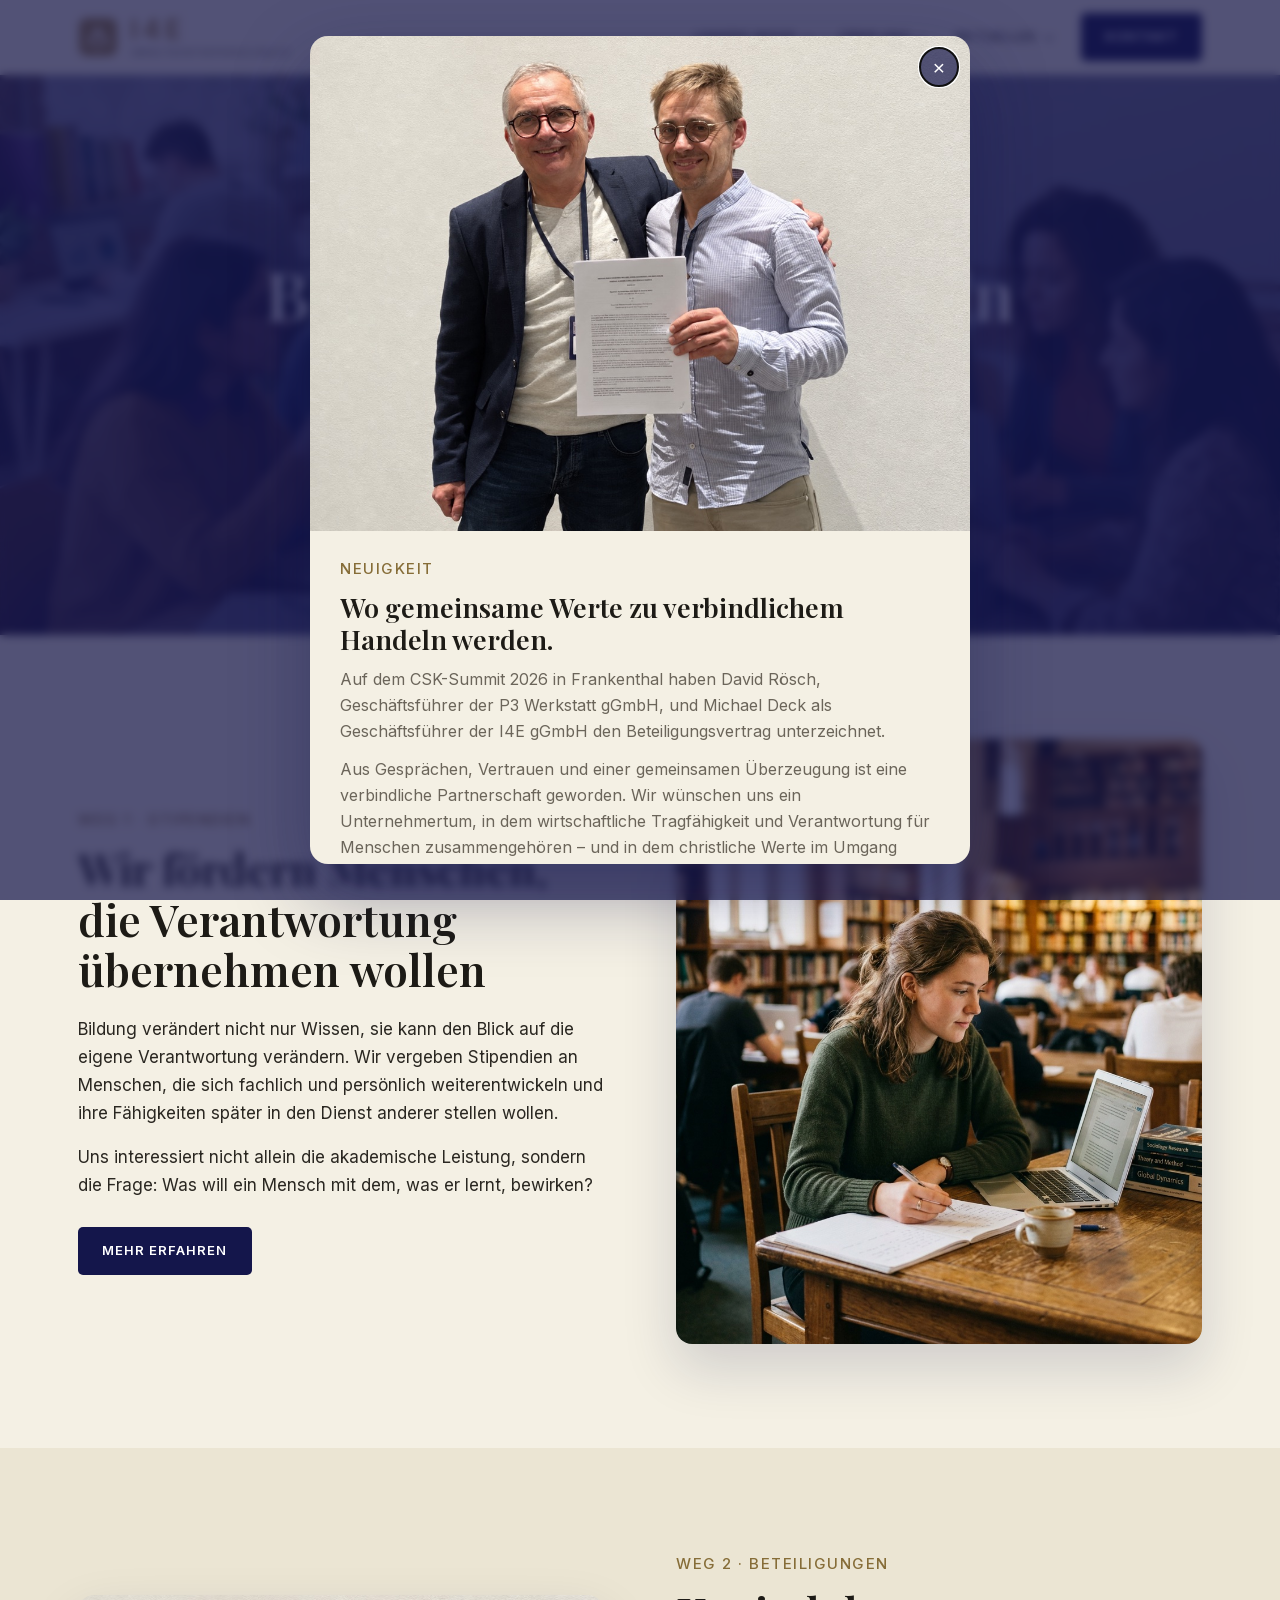
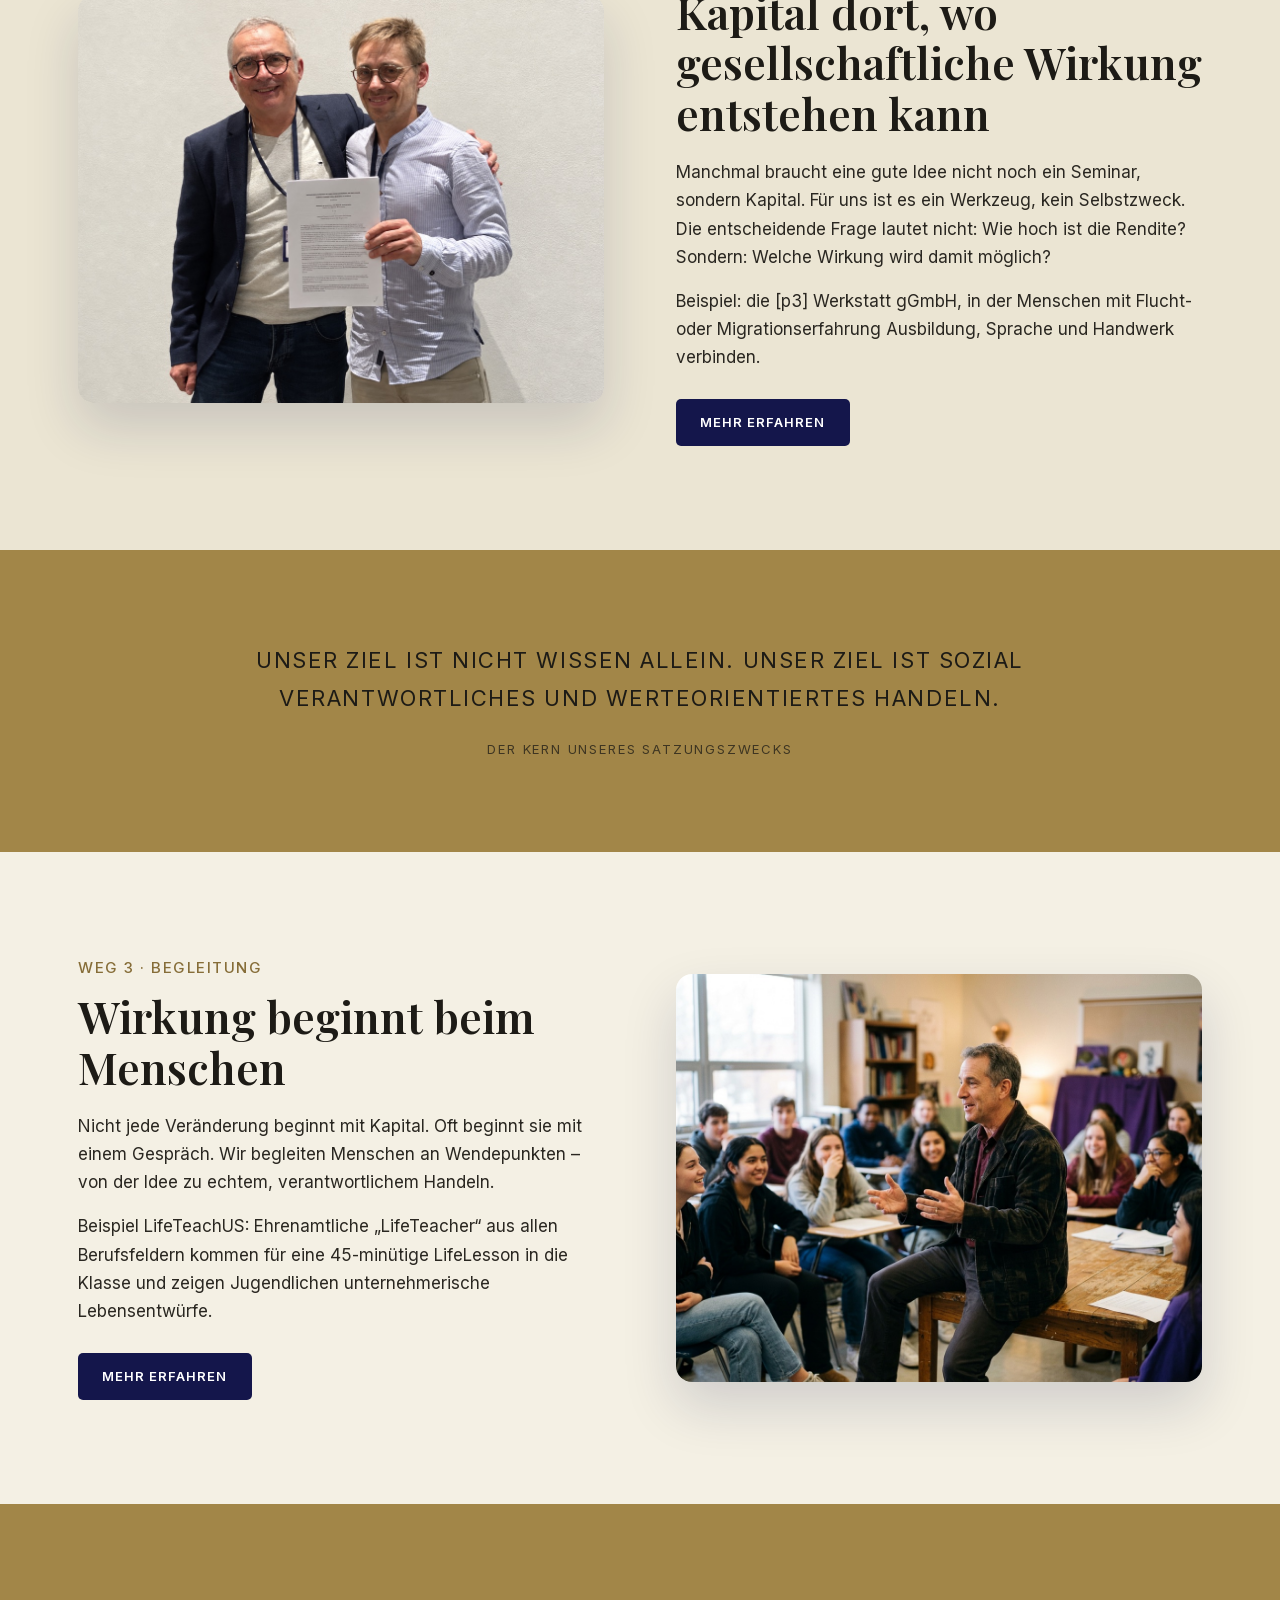
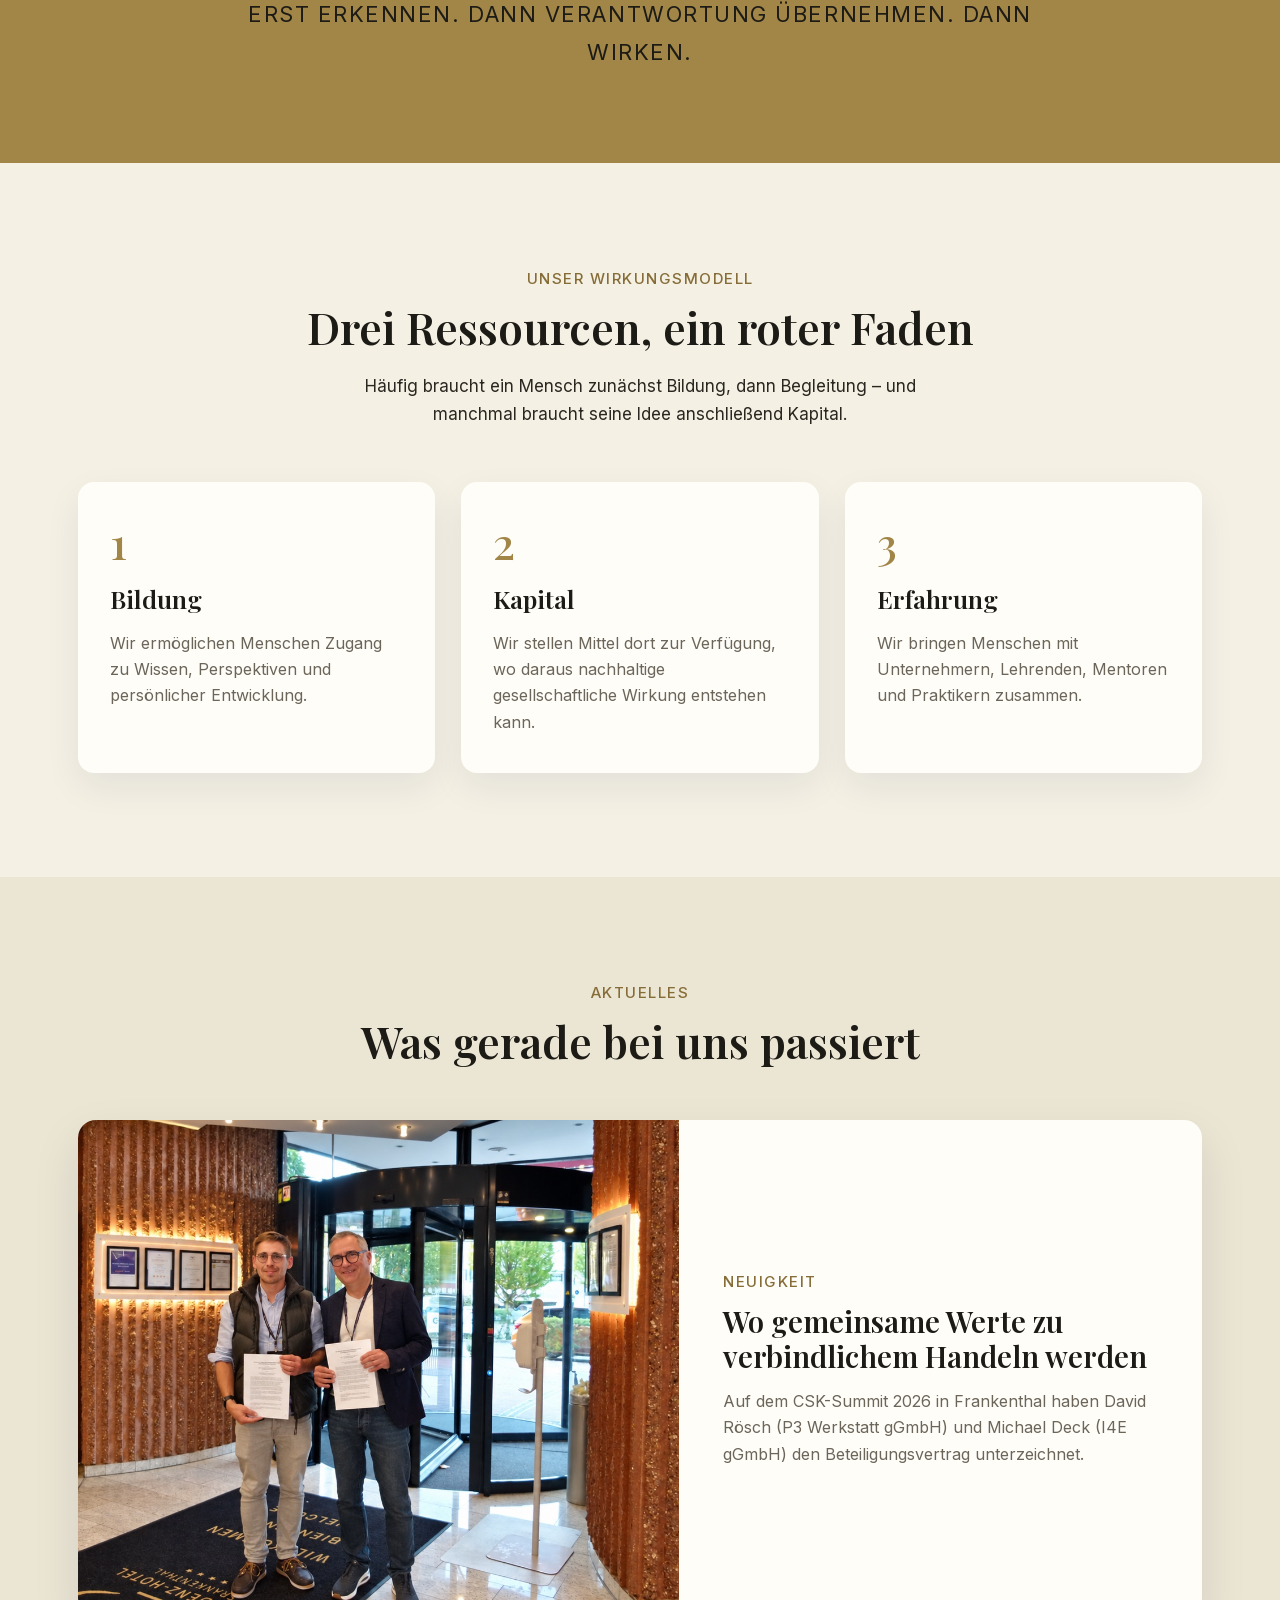
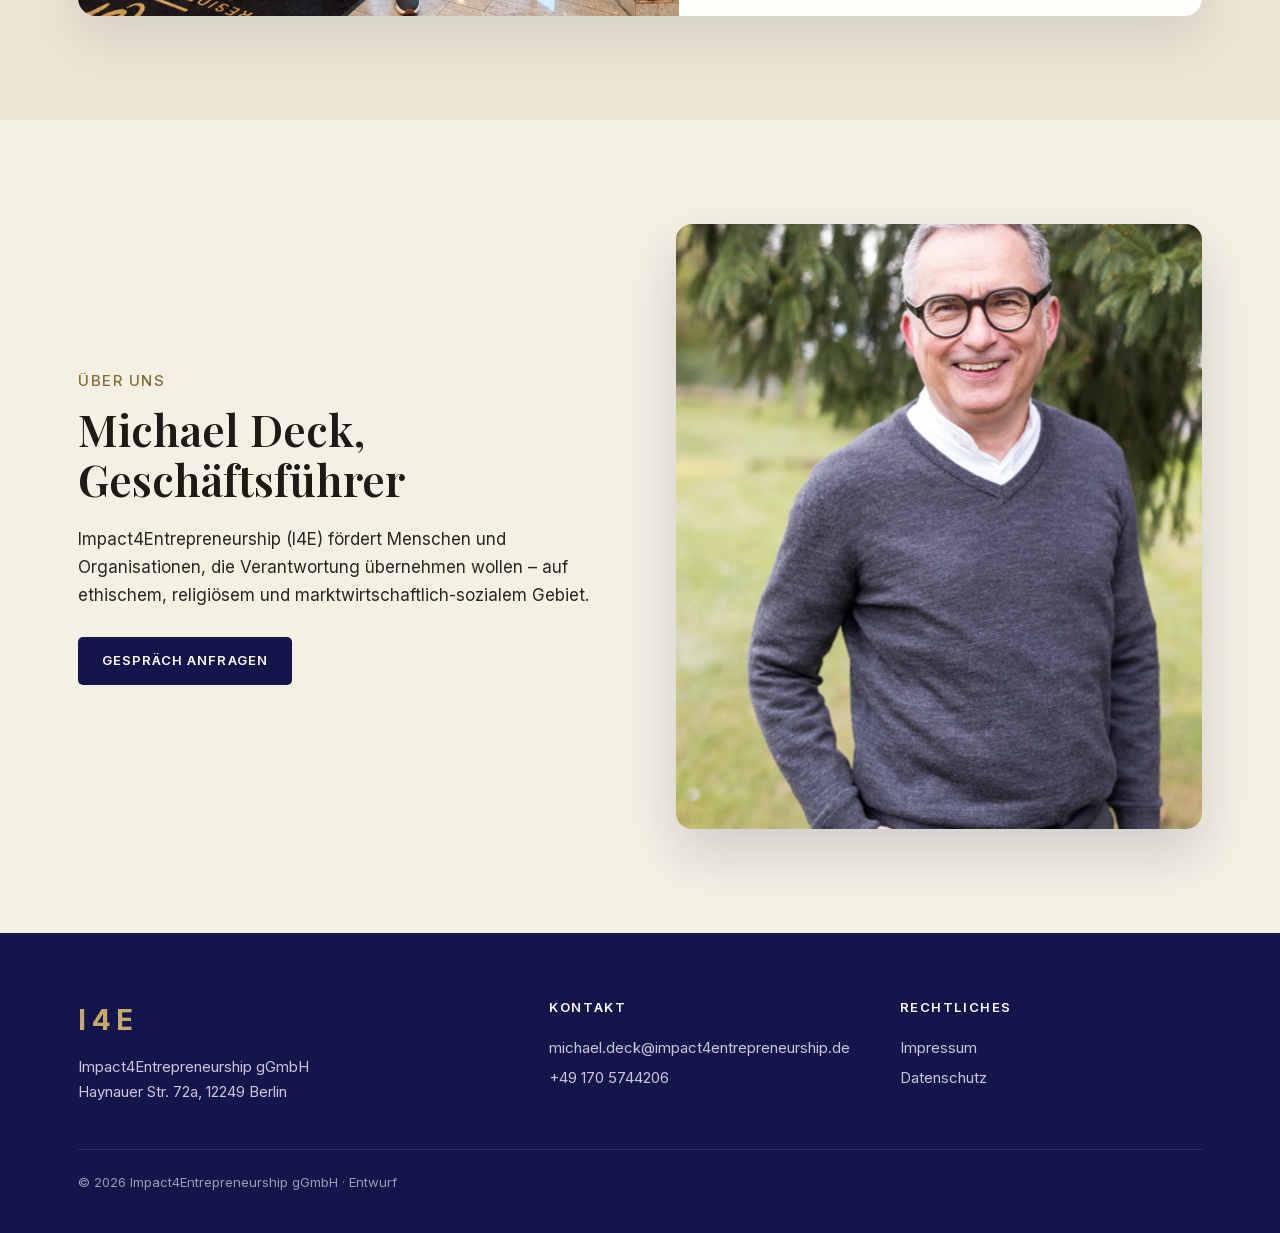
==== commit 16072937: "Neue Startseite im I4E-Stil (Gold/Creme), Unterseiten Podcast, Impressum, Datenschutz; alte Startsei" ====
--- a/index.html
+++ b/index.html
@@ -1,306 +1,164 @@
 <!DOCTYPE html>
 <html lang="de">
 <head>
-<meta charset="UTF-8">
-<meta name="viewport" content="width=device-width, initial-scale=1">
-<title>Impact4Entrepreneurship – Bildung ermöglichen. Verantwortung fördern. Wirkung sichtbar machen.</title>
-<meta name="description" content="Impact4Entrepreneurship gGmbH fördert Menschen und Organisationen auf drei Wegen: Stipendien, Beteiligungen und Begleitung – mit dem Ziel sozial verantwortlichen, werteorientierten Handelns.">
-<link rel="icon" href="images/i4e-logo.png">
+<meta charset="utf-8">
+<meta name="viewport" content="width=device-width,initial-scale=1">
+<title>I4E – Bildung, die zu Handeln führt</title>
 <link rel="stylesheet" href="fonts/fonts.css">
 <style>
 :root{
-  --tief:#2f003a;
-  --lila-dunkel:#5b156d;
-  --lila:#7a2a90;
-  --flieder:#cdb6d6;
-  --flieder-hell:#ecdff0;
-  --grund:#faf5f8;
-  --weiss:#fffdff;
-  --text:#3a2f40;
-  --sanft:#6f6577;
-  --messing:#b98b4a;
-  --serif:'Playfair Display',Georgia,serif;
-  --sans:'Inter',-apple-system,BlinkMacSystemFont,'Segoe UI',sans-serif;
-  --bahn:1180px;
+  --creme:#f4f0e4; --creme-dunkel:#ebe5d3; --weiss:#fffdf8;
+  --gold:#a28648; --gold-dunkel:#866d38; --gold-hell:#c4a96a; --tinte:#1d1b16; --navy:#14164b;
+  --text:#2a2721; --sanft:#6b655a;
+  --serif:'Playfair Display',Georgia,serif; --sans:'Inter',system-ui,sans-serif;
 }
 *{box-sizing:border-box;margin:0;padding:0;}
 html{scroll-behavior:smooth;}
-body{font-family:var(--sans);color:var(--text);background:var(--grund);
-  line-height:1.65;-webkit-font-smoothing:antialiased;overflow-x:hidden;}
+body{font-family:var(--sans);background:var(--creme);color:var(--text);line-height:1.65;font-size:17px;}
 img{max-width:100%;display:block;}
 a{color:inherit;}
-:focus-visible{outline:3px solid var(--lila);outline-offset:3px;border-radius:4px;}
-
-.bahn{max-width:var(--bahn);margin:0 auto;padding:0 28px;}
-
-/* ---------- Typo-Skala ---------- */
-.auge{font-size:12px;font-weight:600;letter-spacing:.22em;text-transform:uppercase;
-  color:var(--lila);display:flex;align-items:center;gap:14px;margin-bottom:20px;}
-.auge::before{content:"";width:34px;height:1px;background:var(--flieder);flex:0 0 auto;}
-h1,h2,h3{font-family:var(--serif);font-weight:700;line-height:1.14;color:var(--tief);}
-h2{font-size:clamp(30px,4.1vw,46px);letter-spacing:-.015em;}
-h3{font-size:20px;line-height:1.25;}
-p{font-size:17px;}
-.gross{font-size:19px;color:var(--sanft);line-height:1.7;}
-
-/* ---------- Kopfleiste ---------- */
-header{position:sticky;top:0;z-index:60;background:rgba(250,245,248,.9);
-  backdrop-filter:blur(14px);border-bottom:1px solid rgba(205,182,214,.5);}
-.kopf{display:flex;align-items:center;gap:26px;height:74px;}
-.kopf img{height:34px;width:auto;}
-nav{margin-left:auto;display:flex;align-items:center;gap:24px;}
-nav a{font-size:14.5px;font-weight:500;color:var(--sanft);text-decoration:none;transition:color .2s;white-space:nowrap;}
-nav a:hover{color:var(--lila);}
-.knopf{display:inline-block;background:var(--tief);color:#fff;text-decoration:none;
-  font-size:14.5px;font-weight:600;padding:11px 22px;border-radius:100px;
-  transition:background .2s,transform .2s;}
-.knopf:hover{background:var(--lila);transform:translateY(-1px);}
-.knopf.hell{background:#fff;color:var(--tief);border:1px solid var(--flieder);}
-.knopf.hell:hover{background:var(--flieder-hell);color:var(--tief);}
-.knopf.gross{font-size:16px;padding:15px 30px;}
-.nav-schalter{display:none;background:none;border:0;font-size:24px;color:var(--tief);cursor:pointer;line-height:1;}
-
-/* ---------- Hero ---------- */
-.hero{background:var(--tief);color:#efe6f3;padding:104px 0 96px;position:relative;overflow:hidden;}
-.hero::after{content:"";position:absolute;right:-14%;top:-30%;width:62%;aspect-ratio:1;
-  border-radius:50%;background:radial-gradient(circle,rgba(122,42,144,.55),transparent 66%);pointer-events:none;}
-.hero .bahn{position:relative;z-index:2;}
-.hero .auge{color:var(--flieder);}
-.hero .auge::before{background:rgba(205,182,214,.5);}
-.hero h1{font-size:clamp(36px,5.4vw,58px);color:#fff;letter-spacing:-.02em;max-width:20ch;}
-.hero h1 .traegt{color:var(--flieder);}
-.hero .unter{font-size:clamp(17px,2vw,20px);color:#c6b3ce;max-width:62ch;margin-top:26px;line-height:1.65;}
-.hero .knoepfe{display:flex;flex-wrap:wrap;gap:14px;margin-top:38px;}
-.hero .knopf{background:#fff;color:var(--tief);}
-.hero .knopf:hover{background:var(--flieder-hell);}
-.hero .knopf.rand{background:transparent;color:#efe6f3;border:1px solid rgba(205,182,214,.45);}
-.hero .knopf.rand:hover{background:rgba(255,255,255,.08);}
-.hero .fakten{display:flex;flex-wrap:wrap;gap:34px;margin-top:52px;padding-top:26px;
-  border-top:1px solid rgba(205,182,214,.22);}
-.hero .fakt b{display:block;font-family:var(--serif);font-size:22px;color:#fff;font-weight:700;line-height:1;}
-.hero .fakt span{font-size:12.5px;letter-spacing:.12em;text-transform:uppercase;color:#a893b1;
-  display:block;margin-top:8px;}
+.bahn{max-width:1180px;margin:0 auto;padding:0 28px;}
+
+/* ---------- Kopfzeile ---------- */
+header{position:sticky;top:0;z-index:50;background:var(--creme);border-bottom:1px solid rgba(162,134,72,.12);}
+.kopf{display:flex;align-items:center;justify-content:space-between;height:74px;}
+.logo{display:flex;align-items:center;gap:12px;text-decoration:none;color:var(--gold);}
+.logo svg{height:40px;width:auto;}
+.logo-wort{font-weight:700;font-size:26px;letter-spacing:.2em;line-height:1;text-transform:uppercase;}
+.logo-wort small{display:block;font-size:8.5px;font-weight:500;letter-spacing:.2em;margin-top:6px;color:var(--sanft);}
+nav{display:flex;align-items:center;gap:30px;}
+.nav-punkt{position:relative;}
+.nav-punkt>a{font-size:13px;font-weight:500;letter-spacing:.1em;text-transform:uppercase;text-decoration:none;
+  padding:26px 0;display:inline-flex;align-items:center;gap:6px;}
+.nav-punkt>a::after{content:"";width:6px;height:6px;border-right:1.5px solid currentColor;border-bottom:1.5px solid currentColor;
+  transform:rotate(45deg) translateY(-2px);}
+.nav-punkt.einzeln>a::after{display:none;}
+.unter{position:absolute;top:100%;left:-18px;min-width:230px;background:var(--weiss);border-radius:0 0 12px 12px;
+  box-shadow:0 18px 40px rgba(20,22,75,.14);padding:10px 0;display:none;}
+.nav-punkt:hover .unter,.nav-punkt:focus-within .unter{display:block;}
+.unter a{display:block;padding:9px 22px;font-size:15px;text-decoration:none;}
+.unter a:hover{background:var(--creme);color:var(--gold);}
+.knopf{display:inline-block;background:var(--navy);color:#fff;text-decoration:none;font-weight:600;font-size:13px;
+  letter-spacing:.08em;text-transform:uppercase;padding:13px 24px;border-radius:5px;border:0;cursor:pointer;
+  transition:background .2s;}
+.knopf:hover{background:var(--gold-dunkel);}
+.menue{display:none;background:none;border:0;font-size:28px;color:var(--gold);cursor:pointer;}
+
+/* ---------- Titelbild ---------- */
+.titel{position:relative;min-height:560px;display:flex;align-items:center;justify-content:center;text-align:center;color:#fff;overflow:hidden;}
+.titel img{position:absolute;inset:0;width:100%;height:100%;object-fit:cover;}
+.titel::before{content:"";position:absolute;inset:0;z-index:1;
+  background:linear-gradient(180deg,rgba(20,22,75,.55),rgba(20,22,75,.72));}
+.titel-text{position:relative;z-index:2;padding:40px 28px;max-width:960px;}
+.titel h1{font-family:var(--serif);font-weight:600;font-size:clamp(36px,5.6vw,68px);line-height:1.12;margin-bottom:22px;}
+.titel p{font-size:15px;letter-spacing:.2em;text-transform:uppercase;font-weight:500;}
 
 /* ---------- Abschnitte ---------- */
-section{padding:96px 0;}
-section.hell{background:var(--weiss);}
-.kopfzeile{max-width:68ch;margin-bottom:44px;}
-.kopfzeile p{margin-top:18px;}
-.kopfzeile.mitte{margin-left:auto;margin-right:auto;text-align:center;}
-.kopfzeile.mitte .auge{justify-content:center;}
-.kopfzeile.mitte .auge::before{display:none;}
-
-/* ---------- Auftrag / Zitat-Block ---------- */
-.zielzitat{margin-top:30px;background:var(--tief);color:#e7d9ec;border-radius:20px;
-  padding:40px 44px;}
-.zielzitat p{font-family:var(--serif);font-size:clamp(21px,2.6vw,28px);line-height:1.4;color:#fff;font-weight:700;}
-.zielzitat span{display:block;margin-top:14px;font-family:var(--sans);font-size:15px;font-weight:500;color:#c6b3ce;}
-
-.erlaubt-gitter{display:grid;grid-template-columns:repeat(auto-fit,minmax(220px,1fr));gap:22px;margin-top:36px;}
-.erlaubt-karte{background:var(--grund);border:1px solid rgba(205,182,214,.45);border-radius:16px;padding:24px;}
-section.hell .erlaubt-karte{background:var(--grund);}
-.erlaubt-karte h3{font-size:16.5px;margin-bottom:8px;}
-.erlaubt-karte p{font-size:15px;color:var(--sanft);line-height:1.6;}
-
-/* ---------- Drei Wege Übersicht ---------- */
-.wege-gitter{display:grid;grid-template-columns:repeat(auto-fit,minmax(280px,1fr));gap:24px;}
-.weg-karte{background:var(--weiss);border:1px solid rgba(205,182,214,.5);border-radius:20px;
-  padding:34px 32px;text-decoration:none;display:block;transition:border-color .2s,transform .2s;}
-section.hell .weg-karte{background:var(--grund);}
-.weg-karte:hover{border-color:var(--lila);transform:translateY(-3px);}
-.weg-karte .nr{font-family:var(--serif);font-size:15px;font-weight:700;color:var(--messing);
-  letter-spacing:.08em;}
-.weg-karte h3{margin:14px 0 10px;font-size:22px;}
-.weg-karte p{font-size:15.5px;color:var(--sanft);line-height:1.6;}
-.weg-karte .pfeil{margin-top:16px;font-size:14px;font-weight:600;color:var(--lila);}
-
-/* ---------- Karten-Raster generisch (Zielfoto, Fragen, Ressourcen) ---------- */
-.karten-gitter{display:grid;grid-template-columns:repeat(auto-fit,minmax(240px,1fr));gap:22px;}
-.info-karte{background:var(--grund);border:1px solid rgba(205,182,214,.45);border-radius:16px;padding:26px;}
-section.hell .info-karte{background:var(--weiss);}
-.info-karte h3{font-size:17.5px;margin-bottom:9px;}
-.info-karte p{font-size:15.5px;color:var(--sanft);line-height:1.6;}
-
-.haken-liste{list-style:none;}
-.haken-liste li{position:relative;padding-left:26px;margin-bottom:13px;font-size:16px;line-height:1.55;color:var(--sanft);}
-.haken-liste li::before{content:"";position:absolute;left:0;top:9px;width:11px;height:11px;
-  border-radius:50%;border:1.5px solid var(--messing);}
-
-.frage-liste{list-style:none;}
-.frage-liste li{position:relative;padding:14px 0 14px 30px;border-bottom:1px solid rgba(205,182,214,.5);
-  font-size:16.5px;color:var(--tief);}
-.frage-liste li:last-child{border-bottom:0;}
-.frage-liste li::before{content:"?";position:absolute;left:0;top:14px;font-family:var(--serif);
-  font-weight:700;color:var(--lila);font-size:17px;}
-
-/* ---------- Highlight-Box (THWS / p3 / LifeTeachUS) ---------- */
-.beispiel{margin-top:8px;background:var(--flieder-hell);border-radius:16px;padding:26px 28px;}
-.beispiel .auge{margin-bottom:10px;}
-.beispiel p{font-size:16px;color:var(--tief);line-height:1.6;}
-.beispiel p+p{margin-top:12px;}
-
-/* ---------- Highlight-Box mit Bild (THWS / LifeTeachUS) ---------- */
-.beispiel-bild{margin-top:8px;background:var(--flieder-hell);border-radius:16px;overflow:hidden;
-  display:grid;grid-template-columns:1fr 1.25fr;align-items:stretch;}
-.beispiel-bild .bild{position:relative;min-height:240px;background:var(--tief);}
-.beispiel-bild .bild img.foto{width:100%;height:100%;object-fit:cover;display:block;}
-.beispiel-bild .bild .marke{position:absolute;left:16px;bottom:16px;background:#fff;
-  border-radius:10px;padding:8px 12px;box-shadow:0 8px 20px rgba(47,0,58,.22);line-height:0;}
-.beispiel-bild .bild .marke img{height:20px;width:auto;display:block;}
-.beispiel-bild .inhalt{padding:28px 30px;}
-.beispiel-bild .auge{margin-bottom:10px;}
-.beispiel-bild p{font-size:16px;color:var(--tief);line-height:1.6;}
-.beispiel-bild p+p{margin-top:12px;}
-@media(max-width:720px){
-  .beispiel-bild{grid-template-columns:1fr;}
-  .beispiel-bild .bild{min-height:190px;}
+.teil{padding:104px 0;}
+.teil.dunkel{background:var(--creme-dunkel);}
+.zwei{display:grid;grid-template-columns:1fr 1fr;gap:72px;align-items:center;}
+.zwei.dreh .bild{order:-1;}
+.auge{font-size:15px;letter-spacing:.1em;text-transform:uppercase;color:var(--gold-dunkel);font-weight:500;margin-bottom:10px;}
+h2{font-family:var(--serif);font-weight:600;font-size:clamp(30px,3.6vw,44px);line-height:1.15;color:var(--tinte);margin-bottom:20px;}
+.teil p{color:var(--text);margin-bottom:16px;max-width:560px;}
+.teil .knopf{margin-top:12px;}
+.bild img{width:100%;aspect-ratio:4/3.1;object-fit:cover;border-radius:16px;box-shadow:0 24px 54px rgba(20,22,75,.16);}
+.bild.hoch img{aspect-ratio:4/4.6;}
+
+/* ---------- Farbband ---------- */
+.band{background:var(--gold);color:var(--tinte);padding:92px 0;text-align:center;}
+.band p{font-size:clamp(17px,2vw,22px);letter-spacing:.07em;text-transform:uppercase;font-weight:400;line-height:1.7;max-width:880px;margin:0 auto;}
+.band small{display:block;margin-top:22px;font-size:13px;letter-spacing:.14em;opacity:.75;text-transform:uppercase;}
+
+/* ---------- Drei Karten ---------- */
+.kopfzeile{text-align:center;max-width:720px;margin:0 auto 54px;}
+.kopfzeile p{margin-left:auto;margin-right:auto;}
+.drei{display:grid;grid-template-columns:repeat(3,1fr);gap:26px;}
+.karte{background:var(--weiss);border-radius:16px;padding:38px 32px;box-shadow:0 14px 36px rgba(20,22,75,.07);}
+.karte .nr{font-family:var(--serif);font-size:44px;color:var(--gold);line-height:1;margin-bottom:14px;}
+.karte h3{font-family:var(--serif);font-weight:600;font-size:25px;color:var(--tinte);margin-bottom:10px;}
+.karte p{font-size:16px;color:var(--sanft);margin:0;}
+
+/* ---------- Aktuelles ---------- */
+.neu{display:grid;grid-template-columns:1.15fr 1fr;background:var(--weiss);border-radius:18px;overflow:hidden;box-shadow:0 20px 48px rgba(20,22,75,.1);}
+.neu img{width:100%;height:100%;object-fit:cover;min-height:340px;}
+.neu-text{padding:48px 44px;display:flex;flex-direction:column;justify-content:center;}
+.neu-text h3{font-family:var(--serif);font-weight:600;font-size:29px;line-height:1.2;color:var(--tinte);margin-bottom:14px;}
+.neu-text p{color:var(--sanft);font-size:16px;margin:0;}
+
+/* ---------- Fuß ---------- */
+footer{background:var(--navy);color:#c9c6dd;padding:64px 0 40px;font-size:15px;}
+.fuss{display:grid;grid-template-columns:1.4fr 1fr 1fr;gap:48px;}
+footer h4{color:#fff;font-weight:600;font-size:13px;letter-spacing:.12em;text-transform:uppercase;margin-bottom:14px;}
+footer a{display:block;text-decoration:none;padding:3px 0;}
+footer a:hover{color:#fff;}
+.fuss-logo{font-weight:700;font-size:28px;letter-spacing:.2em;color:var(--gold-hell);margin-bottom:12px;}
+.klein{margin-top:44px;padding-top:22px;border-top:1px solid rgba(255,255,255,.14);font-size:13px;opacity:.75;}
+
+@media(max-width:900px){
+  .zwei,.neu,.drei,.fuss{grid-template-columns:1fr;gap:34px;}
+  .zwei.dreh .bild{order:0;}
+  .teil{padding:72px 0;}
+  .menue{display:block;}
+  nav{display:none;position:absolute;top:74px;left:0;right:0;background:var(--creme);flex-direction:column;align-items:flex-start;
+    padding:10px 28px 26px;gap:0;border-bottom:1px solid rgba(162,134,72,.12);}
+  nav.offen{display:flex;}
+  .nav-punkt>a{padding:12px 0;}
+  .unter{position:static;display:block;box-shadow:none;background:none;padding:0 0 6px 12px;}
+  .nav-punkt>a::after{display:none;}
 }
 
-/* ---------- Prozess-Kette (Kreislauf / Fluss) ---------- */
-.kette{display:flex;flex-wrap:wrap;align-items:center;gap:10px;margin-top:30px;}
-.kette .glied{background:var(--weiss);border:1px solid rgba(205,182,214,.55);border-radius:100px;
-  padding:11px 20px;font-size:14.5px;font-weight:600;color:var(--tief);}
-section.hell .kette .glied{background:var(--grund);}
-.kette .pfeil-icon{color:var(--flieder);font-size:18px;}
-
-/* ---------- Nummerierte Schritte (Weg hinein / Kreislauf) ---------- */
-.schritte{display:grid;grid-template-columns:repeat(auto-fit,minmax(240px,1fr));gap:26px;counter-reset:w;margin-top:10px;}
-.schritt{position:relative;padding-top:44px;}
-.schritt::before{counter-increment:w;content:counter(w);position:absolute;top:0;left:0;
-  font-family:var(--serif);font-size:34px;font-weight:700;color:var(--flieder);line-height:1;}
-.schritt h3{font-size:18px;margin-bottom:8px;}
-.schritt p{font-size:15.5px;color:var(--sanft);line-height:1.6;}
-
-/* ---------- Ressourcen (Bildung / Kapital / Erfahrung) ---------- */
-.ressourcen{display:grid;grid-template-columns:repeat(auto-fit,minmax(240px,1fr));gap:24px;}
-.ressource-karte{background:var(--tief);color:#e7d9ec;border-radius:18px;padding:30px;}
-.ressource-karte h3{color:#fff;font-size:19px;margin-bottom:10px;}
-.ressource-karte p{font-size:15.5px;color:#c6b3ce;line-height:1.6;}
-
-/* ---------- SDG-Pillen ---------- */
-.sdg-reihe{display:flex;flex-wrap:wrap;gap:10px;margin-top:24px;}
-.sdg-reihe span{font-size:13.5px;font-weight:600;border:1px solid var(--flieder);border-radius:100px;
-  padding:8px 16px;color:var(--tief);background:var(--weiss);}
-section.hell .sdg-reihe span{background:var(--grund);}
-
-/* ---------- Auch von uns (Podcast / Newsletter) ---------- */
-.rand-gitter{display:grid;grid-template-columns:repeat(auto-fit,minmax(260px,1fr));gap:22px;}
-.rand-karte{background:var(--weiss);border:1px solid rgba(205,182,214,.5);border-radius:16px;
-  padding:26px;text-decoration:none;display:block;transition:border-color .2s,transform .2s;}
-.rand-karte:hover{border-color:var(--lila);transform:translateY(-2px);}
-.rand-karte .art{font-size:12px;letter-spacing:.14em;text-transform:uppercase;color:var(--lila);font-weight:600;}
-.rand-karte h3{font-size:18px;margin:9px 0 8px;}
-.rand-karte p{font-size:15px;color:var(--sanft);line-height:1.6;}
-.rand-karte .pfeil{margin-top:14px;font-size:14px;font-weight:600;color:var(--lila);}
-
-/* ---------- Grundsatz ---------- */
-.grundsatz{background:var(--tief);color:#efe6f3;border-radius:24px;padding:56px 50px;text-align:center;}
-.grundsatz p{font-family:var(--serif);font-size:clamp(19px,2.4vw,24px);line-height:1.55;color:#f1e6f4;max-width:60ch;margin:0 auto 14px;}
-.grundsatz .claim{margin-top:26px;font-family:var(--sans);font-size:15px;letter-spacing:.14em;
-  text-transform:uppercase;color:var(--flieder);}
-
-/* ---------- Person / Über uns ---------- */
-.person{display:grid;grid-template-columns:230px 1fr;gap:48px;align-items:center;}
-.person .bild{border-radius:20px;overflow:hidden;background:var(--flieder-hell);}
-.person blockquote{font-family:var(--serif);font-size:clamp(20px,2.4vw,25px);line-height:1.4;
-  color:var(--tief);margin-bottom:18px;}
-.person .name{font-size:14px;letter-spacing:.1em;text-transform:uppercase;color:var(--lila);font-weight:600;}
-.person p.rolle{color:var(--sanft);font-size:16px;margin-top:14px;}
-.stammdaten{margin-top:30px;display:grid;grid-template-columns:repeat(auto-fit,minmax(200px,1fr));gap:18px 30px;}
-.stammdaten dt{font-size:12.5px;letter-spacing:.1em;text-transform:uppercase;color:var(--lila);font-weight:600;margin-bottom:4px;}
-.stammdaten dd{font-size:15.5px;color:var(--text);}
-
-/* ---------- Schluss ---------- */
-.schluss{background:var(--tief);color:#efe6f3;text-align:center;padding:104px 0;}
-.schluss h2{color:#fff;max-width:22ch;margin:0 auto;}
-.schluss p{color:#c6b3ce;font-size:19px;max-width:56ch;margin:24px auto 0;}
-.schluss .knopf{margin-top:34px;background:#fff;color:var(--tief);}
-.schluss .knopf:hover{background:var(--flieder-hell);}
-.schluss .leise{margin-top:22px;font-size:15px;color:#a893b1;}
-.schluss .leise a{color:var(--flieder);}
-
-footer{background:#1f0027;color:#9b87a4;padding:46px 0;font-size:14.5px;}
-.fussleiste{display:flex;flex-wrap:wrap;gap:18px;align-items:center;justify-content:space-between;}
-.fussleiste a{color:#c6b3ce;text-decoration:none;}
-.fussleiste a:hover{color:#fff;}
-.fuss-links{display:flex;flex-wrap:wrap;gap:20px;align-items:center;}
-
-/* ---------- Bewegung ---------- */
-.auf{opacity:0;transform:translateY(20px);transition:opacity .7s ease,transform .7s ease;}
-.auf.da{opacity:1;transform:none;}
-
-/* ---------- Schmal ---------- */
-@media(max-width:960px){
-  .person{grid-template-columns:1fr;gap:32px;}
-  .person .bild{max-width:200px;}
-  .grundsatz{padding:44px 30px;}
-}
-@media(max-width:820px){
-  nav{position:fixed;inset:74px 0 auto;background:var(--weiss);flex-direction:column;
-    align-items:stretch;gap:0;padding:12px 22px 26px;border-bottom:1px solid var(--flieder);
-    display:none;box-shadow:0 18px 40px rgba(47,0,58,.12);}
-  nav.offen{display:flex;}
-  nav a{padding:13px 0;border-bottom:1px solid rgba(205,182,214,.4);font-size:16px;}
-  nav .knopf{text-align:center;margin-top:14px;border-bottom:0;}
-  .nav-schalter{display:block;margin-left:auto;}
-  section{padding:70px 0;}
-  .hero{padding:74px 0 66px;}
-  .zielzitat{padding:30px 26px;}
-}
-@media(max-width:640px){
-  .kette{flex-direction:column;align-items:flex-start;}
-  .kette .pfeil-icon{transform:rotate(90deg);}
-}
-@media(prefers-reduced-motion:reduce){
-  html{scroll-behavior:auto;}
-  .auf{opacity:1;transform:none;transition:none;}
-  .knopf:hover,.weg-karte:hover{transform:none;}
-}
-
 /* ---------- Pop-up: Beteiligungsvertrag ---------- */
-.pop{position:fixed;inset:0;z-index:200;display:none;align-items:center;
-  justify-content:center;padding:22px;background:rgba(28,0,36,.74);
-  backdrop-filter:blur(5px);}
+.pop{position:fixed;inset:0;z-index:200;display:none;align-items:center;justify-content:center;padding:22px;background:rgba(20,22,75,.72);backdrop-filter:blur(5px);}
 .pop.offen{display:flex;}
-.pop-fenster{background:var(--grund);border-radius:22px;max-width:660px;width:100%;
-  max-height:92vh;overflow-y:auto;position:relative;
-  box-shadow:0 30px 76px rgba(28,0,36,.46);animation:popauf .32s ease both;}
+.pop-fenster{background:var(--creme);border-radius:18px;max-width:660px;width:100%;max-height:92vh;overflow-y:auto;position:relative;box-shadow:0 30px 76px rgba(20,22,75,.4);animation:popauf .32s ease both;}
 @keyframes popauf{from{opacity:0;transform:translateY(16px) scale(.985);}to{opacity:1;}}
-.pop-fenster img{width:100%;height:auto;aspect-ratio:4/3;object-fit:cover;object-position:center 20%;
-  display:block;border-radius:22px 22px 0 0;}
+.pop-fenster img{width:100%;height:auto;aspect-ratio:4/3;object-fit:cover;object-position:center 20%;display:block;border-radius:18px 18px 0 0;}
 .pop-text{padding:26px 30px 30px;}
-.pop-text .auge{justify-content:flex-start;margin-bottom:12px;}
-.pop-text h3{font-family:var(--serif);font-weight:700;font-size:27px;line-height:1.18;
-  color:var(--tief);margin-bottom:12px;}
+.pop-text h3{font-family:var(--serif);font-weight:600;font-size:27px;line-height:1.18;color:var(--tinte);margin-bottom:12px;}
 .pop-text p{font-size:16px;color:var(--sanft);line-height:1.62;margin:0 0 12px;}
-.pop-bild{font-size:14px!important;font-style:italic;margin:16px 0 0!important;}
-.pop-knoepfe{display:flex;flex-wrap:wrap;gap:13px;align-items:center;margin-top:20px;}
-.pop-zu{position:absolute;top:12px;right:12px;width:38px;height:38px;border:0;
-  border-radius:50%;background:rgba(47,0,58,.66);color:#fff;font-size:21px;line-height:1;
-  cursor:pointer;z-index:2;}
-.pop-zu:hover{background:rgba(47,0,58,.88);}
+.pop-text .pop-bild{font-size:14px;font-style:italic;margin-top:16px;}
+.pop-knoepfe{margin-top:20px;}
+.pop-zu{position:absolute;top:12px;right:12px;width:38px;height:38px;border:0;border-radius:50%;background:rgba(20,22,75,.7);color:#fff;font-size:21px;line-height:1;cursor:pointer;z-index:2;}
+.pop-zu:hover{background:rgba(20,22,75,.9);}
 @media(prefers-reduced-motion:reduce){.pop-fenster{animation:none;}}
-@media(max-width:760px){
-  .pop-text{padding:22px 22px 26px;}
-  .pop-text h3{font-size:22px;}
-}
+@media(max-width:760px){.pop-text{padding:22px 22px 26px;}.pop-text h3{font-size:22px;}}
 </style>
 </head>
 <body>
 
 <header>
   <div class="bahn kopf">
-    <a href="#oben" aria-label="Impact4Entrepreneurship – Startseite"><img src="images/i4e-logo.png" alt="Impact4Entrepreneurship"></a>
-    <button class="nav-schalter" aria-expanded="false" aria-controls="hauptnav" aria-label="Menü öffnen">☰</button>
-    <nav id="hauptnav">
-      <a href="#auftrag">Unser Auftrag</a>
-      <a href="leitbild.html">Leitbild</a>
-      <a href="#stipendien">Stipendien</a>
-      <a href="#beteiligungen">Beteiligungen</a>
-      <a href="#begleitung">Begleitung</a>
-      <a href="#wirkung">Wirkung</a>
-      <a href="#auch-von-uns">Über uns</a>
-      <a href="#spenden">Spenden</a>
+    <a class="logo" href="#oben" aria-label="I4E – Startseite">
+      <svg viewBox="0 0 40 40" aria-hidden="true">
+        <rect x="1" y="1" width="38" height="38" rx="8" fill="#a28648"/>
+        <path d="M11 27 L20 12 L29 27" fill="none" stroke="#fff" stroke-width="3.2" stroke-linecap="round" stroke-linejoin="round"/>
+        <circle cx="20" cy="29" r="2.4" fill="#fff"/>
+      </svg>
+      <span class="logo-wort">I4E<small>Impact4Entrepreneurship</small></span>
+    </a>
+    <button class="menue" id="menue" aria-label="Menü öffnen" aria-expanded="false">☰</button>
+    <nav id="nav">
+      <div class="nav-punkt"><a href="#wege">Unsere Wege</a>
+        <div class="unter">
+          <a href="#stipendien">Stipendien</a>
+          <a href="#beteiligungen">Beteiligungen</a>
+          <a href="#begleitung">Begleitung</a>
+        </div>
+      </div>
+      <div class="nav-punkt"><a href="#ueber">Über uns</a>
+        <div class="unter">
+          <a href="#auftrag">Unser Auftrag</a>
+          <a href="#modell">Wirkungsmodell</a>
+          <a href="leitbild.html">Leitbild</a>
+        </div>
+      </div>
+      <div class="nav-punkt"><a href="#aktuelles">Aktuelles</a>
+        <div class="unter">
+          <a href="#aktuelles">Neuigkeiten</a>
+          <a href="podcast.html">Podcast „Menschen mit Wirkung“</a>
+        </div>
+      </div>
       <a class="knopf" href="#kontakt">Kontakt</a>
     </nav>
   </div>
@@ -308,579 +166,165 @@
 
 <main id="oben">
 
-<!-- ================= HERO ================= -->
-<section class="hero">
+  <section class="titel">
+    <img src="images/managing-global-dynamics.jpg" alt="">
+    <div class="titel-text">
+      <h1>Bildung, die zu Handeln führt</h1>
+      <p>Wirtschaft aus Berufung. Wirkung aus Klarheit.</p>
+    </div>
+  </section>
+
+  <section class="teil" id="stipendien">
+    <div class="bahn zwei">
+      <div>
+        <div class="auge">Weg 1 · Stipendien</div>
+        <h2>Wir fördern Menschen, die Verantwortung übernehmen wollen</h2>
+        <p>Bildung verändert nicht nur Wissen, sie kann den Blick auf die eigene Verantwortung verändern. Wir vergeben Stipendien an Menschen, die sich fachlich und persönlich weiterentwickeln und ihre Fähigkeiten später in den Dienst anderer stellen wollen.</p>
+        <p>Uns interessiert nicht allein die akademische Leistung, sondern die Frage: Was will ein Mensch mit dem, was er lernt, bewirken?</p>
+        <a class="knopf" href="ausfuehrlich.html#stipendien">Mehr erfahren</a>
+      </div>
+      <div class="bild hoch"><img src="images/stipendien.jpg" alt="Eine Studentin arbeitet konzentriert in einer Universitätsbibliothek"></div>
+    </div>
+  </section>
+
+  <section class="teil dunkel" id="beteiligungen">
+    <div class="bahn zwei dreh">
+      <div>
+        <div class="auge">Weg 2 · Beteiligungen</div>
+        <h2>Kapital dort, wo gesellschaftliche Wirkung entstehen kann</h2>
+        <p>Manchmal braucht eine gute Idee nicht noch ein Seminar, sondern Kapital. Für uns ist es ein Werkzeug, kein Selbstzweck. Die entscheidende Frage lautet nicht: Wie hoch ist die Rendite? Sondern: Welche Wirkung wird damit möglich?</p>
+        <p>Beispiel: die [p3] Werkstatt gGmbH, in der Menschen mit Flucht- oder Migrationserfahrung Ausbildung, Sprache und Handwerk verbinden.</p>
+        <a class="knopf" href="ausfuehrlich.html#beteiligungen">Mehr erfahren</a>
+      </div>
+      <div class="bild"><img src="images/vertragsuebergabe-p3.jpg" alt="Michael Deck und David Rösch bei der Vertragsübergabe"></div>
+    </div>
+  </section>
+
+  <section class="band" id="auftrag">
+    <div class="bahn">
+      <p>Unser Ziel ist nicht Wissen allein. Unser Ziel ist sozial verantwortliches und werteorientiertes Handeln.</p>
+      <small>Der Kern unseres Satzungszwecks</small>
+    </div>
+  </section>
+
+  <section class="teil" id="begleitung">
+    <div class="bahn zwei">
+      <div>
+        <div class="auge">Weg 3 · Begleitung</div>
+        <h2>Wirkung beginnt beim Menschen</h2>
+        <p>Nicht jede Veränderung beginnt mit Kapital. Oft beginnt sie mit einem Gespräch. Wir begleiten Menschen an Wendepunkten – von der Idee zu echtem, verantwortlichem Handeln.</p>
+        <p>Beispiel LifeTeachUS: Ehrenamtliche „LifeTeacher“ aus allen Berufsfeldern kommen für eine 45-minütige LifeLesson in die Klasse und zeigen Jugendlichen unternehmerische Lebensentwürfe.</p>
+        <a class="knopf" href="ausfuehrlich.html#begleitung">Mehr erfahren</a>
+      </div>
+      <div class="bild"><img src="images/lifeteachus.jpg" alt="LifeTeacher im Gespräch mit einer Schulklasse"></div>
+    </div>
+  </section>
+
+  <section class="band">
+    <div class="bahn">
+      <p>Erst erkennen. Dann Verantwortung übernehmen. Dann wirken.</p>
+    </div>
+  </section>
+
+  <section class="teil" id="modell">
+    <div class="bahn">
+      <div class="kopfzeile">
+        <div class="auge">Unser Wirkungsmodell</div>
+        <h2>Drei Ressourcen, ein roter Faden</h2>
+        <p>Häufig braucht ein Mensch zunächst Bildung, dann Begleitung – und manchmal braucht seine Idee anschließend Kapital.</p>
+      </div>
+      <div class="drei">
+        <div class="karte"><div class="nr">1</div><h3>Bildung</h3><p>Wir ermöglichen Menschen Zugang zu Wissen, Perspektiven und persönlicher Entwicklung.</p></div>
+        <div class="karte"><div class="nr">2</div><h3>Kapital</h3><p>Wir stellen Mittel dort zur Verfügung, wo daraus nachhaltige gesellschaftliche Wirkung entstehen kann.</p></div>
+        <div class="karte"><div class="nr">3</div><h3>Erfahrung</h3><p>Wir bringen Menschen mit Unternehmern, Lehrenden, Mentoren und Praktikern zusammen.</p></div>
+      </div>
+    </div>
+  </section>
+
+  <section class="teil dunkel" id="aktuelles">
+    <div class="bahn">
+      <div class="kopfzeile">
+        <div class="auge">Aktuelles</div>
+        <h2>Was gerade bei uns passiert</h2>
+      </div>
+      <div class="neu">
+        <img src="images/frankenthal-summit.jpg" alt="Zwei Teilnehmer mit den Vertragsunterlagen im Eingang des Tagungshotels in Frankenthal" style="object-position:center 30%">
+        <div class="neu-text">
+          <div class="auge">Neuigkeit</div>
+          <h3>Wo gemeinsame Werte zu verbindlichem Handeln werden</h3>
+          <p>Auf dem CSK-Summit 2026 in Frankenthal haben David Rösch (P3 Werkstatt gGmbH) und Michael Deck (I4E gGmbH) den Beteiligungsvertrag unterzeichnet.</p>
+        </div>
+      </div>
+    </div>
+  </section>
+
+  <section class="teil" id="ueber">
+    <div class="bahn zwei">
+      <div>
+        <div class="auge">Über uns</div>
+        <h2>Michael Deck, Geschäftsführer</h2>
+        <p>Impact4Entrepreneurship (I4E) fördert Menschen und Organisationen, die Verantwortung übernehmen wollen – auf ethischem, religiösem und marktwirtschaftlich-sozialem Gebiet.</p>
+        <a class="knopf" href="mailto:michael.deck@impact4entrepreneurship.de?subject=Gespr%C3%A4ch%20anfragen">Gespräch anfragen</a>
+      </div>
+      <div class="bild hoch"><img src="images/michael-deck.jpg" alt="Michael Deck"></div>
+    </div>
+  </section>
+</main>
+
+<footer id="kontakt">
   <div class="bahn">
-    <div class="auge">Impact4Entrepreneurship gGmbH</div>
-    <h1>Wirtschaft aus Berufung. <span class="traegt">Wirkung aus Klarheit.</span></h1>
-    <p class="unter">Wir glauben, dass Wirtschaft mehr sein kann als das Streben nach Gewinn.
-    Menschen können lernen, wirtschaftliche Zusammenhänge zu verstehen, Verantwortung zu
-    übernehmen und mit ihrem Handeln Wirkung zu entfalten. Impact4Entrepreneurship fördert
-    deshalb Menschen und Organisationen, die Verantwortung übernehmen wollen.</p>
-    <div class="knoepfe">
-      <a class="knopf gross" href="#auftrag">Unser Auftrag</a>
-      <a class="knopf gross rand" href="#wege">Drei Wege zur Wirkung</a>
-    </div>
-    <div class="fakten">
-      <div class="fakt"><b>Bildung</b><span>Wissen verändern</span></div>
-      <div class="fakt"><b>Kapital</b><span>Strukturen stärken</span></div>
-      <div class="fakt"><b>Erfahrung</b><span>Menschen begleiten</span></div>
-    </div>
-  </div>
-</section>
-
-<!-- ================= AUFTRAG ================= -->
-<section id="auftrag" class="hell">
-  <div class="bahn">
-    <div class="kopfzeile auf">
-      <div class="auge">Der Satzungszweck</div>
-      <h2>Bildung, die zu Handeln führt.</h2>
-      <p class="gross">Die Förderung der Bildung von Schülern und Studenten auf ethischem,
-      religiösem und marktwirtschaftlich-sozialem Gebiet – durch theoretische und praktische
-      Bildungsangebote. Wissen und Werte werden zwischen Unternehmern, Gründern,
-      Wissenschaftlern und den Geförderten ausgetauscht, mit dem Ziel, sozial verantwortliches
-      und werteorientiertes Handeln zu vermitteln. Religiöse und ethische Aspekte der Bibel
-      werden dabei in ihrem marktwirtschaftlichen Kontext betrachtet und auf die Gesellschaft
-      angewandt.</p>
-    </div>
-
-    <div class="zielzitat auf">
-      <p>„Unser Ziel ist nicht Wissen allein. Unser Ziel ist sozial verantwortliches und
-      werteorientiertes Handeln."</p>
-      <span>Der normative Kern unseres Satzungszwecks</span>
-    </div>
-
-    <p class="gross auf" style="margin-top:30px;max-width:68ch">Bildung heißt für uns nicht
-    nur Wissensvermittlung. Sie hilft Menschen, ihre eigene Wirksamkeit zu entdecken – und die
-    Frage zu beantworten, was sie mit dem, was sie können, für andere bewirken wollen.
-    Unternehmertum beginnt für uns nicht erst mit einer Gründung, sondern dort, wo ein Mensch
-    sagt: Ich sehe etwas, das verändert werden sollte – und ich übernehme Verantwortung
-    dafür.</p>
-
-    <div class="erlaubt-gitter auf">
-      <div class="erlaubt-karte">
-        <h3>Beteiligungen</h3>
-        <p>An anderen Unternehmen, wenn diese ebenfalls ausschließlich und unmittelbar
-        gemeinnützige Zwecke verfolgen.</p>
-      </div>
-      <div class="erlaubt-karte">
-        <h3>Stipendien</h3>
-        <p>Vergabe von Stipendien und materielle Unterstützung von Studierenden gemäß
-        § 53 AO.</p>
-      </div>
-      <div class="erlaubt-karte">
-        <h3>Integration</h3>
-        <p>Begleitung von Integration durch Vermittlung der Werte eines demokratischen
-        Staatswesens.</p>
-      </div>
-    </div>
-  </div>
-</section>
-
-<!-- ================= DREI WEGE ÜBERSICHT ================= -->
-<section id="wege">
-  <div class="bahn">
-    <div class="kopfzeile mitte auf" style="max-width:56ch">
-      <div class="auge">Unser Wirkungsmodell</div>
-      <h2>Drei Wege zur Wirkung</h2>
-      <p class="gross">Wir fördern Menschen. Wir beteiligen uns an Organisationen. Wir begleiten
-      Menschen auf ihrem Weg in Verantwortung. Über allen drei Wegen steht dasselbe Zielfoto:
-      aus Bildung und Unterstützung soll sozial verantwortliches, werteorientiertes Handeln
-      entstehen. Kurz gesagt: erkennen, Verantwortung übernehmen, wirken.</p>
-    </div>
-
-    <div class="wege-gitter auf">
-      <a class="weg-karte" href="#stipendien">
-        <div class="nr">WEG 1</div>
-        <h3>Stipendien</h3>
-        <p>Wir fördern Menschen, die sich fachlich und persönlich weiterentwickeln und ihre
-        Fähigkeiten in den Dienst anderer stellen wollen.</p>
-        <div class="pfeil">Mehr erfahren →</div>
-      </a>
-      <a class="weg-karte" href="#beteiligungen">
-        <div class="nr">WEG 2</div>
-        <h3>Beteiligungen</h3>
-        <p>Wir geben Kapital dort, wo gesellschaftliche Wirkung entstehen kann – als Werkzeug,
-        nicht als Selbstzweck.</p>
-        <div class="pfeil">Mehr erfahren →</div>
-      </a>
-      <a class="weg-karte" href="#begleitung">
-        <div class="nr">WEG 3</div>
-        <h3>Begleitung</h3>
-        <p>Wir begleiten Menschen an Wendepunkten – von der Idee zu echtem, verantwortlichem
-        Handeln.</p>
-        <div class="pfeil">Mehr erfahren →</div>
-      </a>
-    </div>
-  </div>
-</section>
-
-<!-- ================= 1. STIPENDIEN ================= -->
-<section id="stipendien" class="hell">
-  <div class="bahn">
-    <div class="kopfzeile auf">
-      <div class="auge">Weg 1 — Stipendien</div>
-      <h2>Wir fördern Menschen, die Verantwortung übernehmen wollen.</h2>
-      <p class="gross">Bildung verändert nicht nur Wissen. Bildung kann den Blick auf die
-      eigene Verantwortung verändern. Impact4Entrepreneurship vergibt Stipendien an Menschen,
-      die sich fachlich und persönlich weiterentwickeln und ihre Fähigkeiten später in den
-      Dienst anderer Menschen stellen wollen. Uns interessiert dabei nicht allein die
-      akademische Leistung, sondern die Frage: Was will ein Mensch mit dem, was er lernt,
-      bewirken?</p>
-    </div>
-
-    <div class="beispiel-bild auf">
-      <div class="bild">
-        <img class="foto" src="images/managing-global-dynamics.jpg" alt="Studierende diskutieren gemeinsam an einem Tisch über globale Zusammenhänge und Nachhaltigkeit (Symbolbild)">
-        <div class="marke"><img src="images/logo-thws.png" alt="THWS"></div>
-      </div>
-      <div class="inhalt">
-        <div class="auge" style="color:var(--lila)">Schwerpunkt</div>
-        <p><strong>Managing Global Dynamics – THWS Business School.</strong> Der Masterstudiengang
-        verbindet wirtschaftliches Denken mit globalen Herausforderungen, Digitalisierung,
-        Transformation, Innovation und unternehmerischer Verantwortung.</p>
-        <p>Das passt zu einer zentralen Überzeugung von Impact4Entrepreneurship: Zukunft braucht
-        Menschen, die komplexe Zusammenhänge verstehen und bereit sind, daraus Verantwortung
-        abzuleiten. Wir können Studiengebühren, Weiterbildungskosten oder andere förderfähige
-        Bildungsmaßnahmen unterstützen, soweit dies mit unserem gemeinnützigen Auftrag vereinbar
-        ist. Entscheidend ist nicht allein das Studium – entscheidend ist die Wirkung, die daraus
-        entstehen soll.</p>
-      </div>
-    </div>
-
-    <div class="karten-gitter auf" style="margin-top:36px">
-      <div class="info-karte">
-        <h3>Unser Zielfoto</h3>
-        <p>Ein geförderter Mensch verfügt nach seiner Ausbildung nicht nur über zusätzliches
-        Wissen. Er versteht wirtschaftliche und gesellschaftliche Zusammenhänge besser, trifft
-        verantwortungsvolle Entscheidungen, entwickelt eigene Ideen, bezieht andere Menschen
-        ein – und übersetzt sein Wissen in konkretes Handeln.</p>
-      </div>
-      <div class="info-karte">
-        <h3>Wirkung messen</h3>
-        <p>Ein Stipendium endet für uns nicht mit der Auszahlung der Förderung. Wir wollen
-        verstehen: Welche Entwicklung hat stattgefunden? Welche Verantwortung wurde übernommen?
-        Welche Projekte oder Unternehmen sind entstanden? Welche Menschen wurden erreicht?</p>
-      </div>
-    </div>
-  </div>
-</section>
-
-<!-- ================= 2. BETEILIGUNGEN ================= -->
-<section id="beteiligungen">
-  <div class="bahn">
-    <div class="kopfzeile auf">
-      <div class="auge">Weg 2 — Beteiligungen</div>
-      <h2>Wir geben Kapital dort, wo gesellschaftliche Wirkung entstehen kann.</h2>
-      <p class="gross">Manchmal braucht eine gute Idee nicht noch ein Seminar. Sie braucht
-      Kapital. Impact4Entrepreneurship kann sich deshalb an anderen gemeinnützigen
-      Organisationen und Unternehmen beteiligen, soweit dies unserem Satzungszweck und den
-      gemeinnützigkeitsrechtlichen Voraussetzungen entspricht. Kapital ist für uns kein
-      Selbstzweck, sondern ein Werkzeug. Die entscheidende Frage lautet nicht: Wie hoch ist die
-      Rendite? Sondern: Welche Wirkung wird mit diesem Kapital möglich?</p>
-    </div>
-
-    <div class="beispiel-bild auf">
-      <div class="bild">
-        <img class="foto" src="images/p3-werkstatt.jpg" alt="Auszubildende der [p3]-Werkstatt feiern ihren Abschluss in der Schreinerei">
-      </div>
-      <div class="inhalt">
-        <div class="auge" style="color:var(--lila)">Beispiel</div>
-        <p><strong>[p3] Werkstatt gGmbH.</strong> Die [p3] Werkstatt verbindet Bildung,
-        Ausbildung, Integration, Wertevermittlung und praktisches unternehmerisches Handeln. Mit
-        einer förderorientierten Beteiligung trägt I4E dazu bei, wirtschaftliche Strukturen
-        aufzubauen, die wiederum die gemeinnützige Arbeit dauerhaft stärken.</p>
-        <p>2016 in Freiburg als ehrenamtliches Projekt der Stadtpiraten Freiburg e.V. gestartet,
-        ist daraus mit erster Förderung der Hoffnungsträgerstiftung ein eigenständiges
-        Unternehmen geworden. In der Schreinerei entstehen Massivholzmöbel, Fahrradaufbauten und
-        Hydroponik-Systeme – gebaut von Menschen mit Flucht- oder Migrationserfahrung, die dort
-        neben der praktischen Werkstattarbeit auch Deutsch, Mathematik und CAD lernen. Der Grund:
-        Im Schnitt beginnt bislang nur jede dritte geflüchtete Person eine Ausbildung. [p3]
-        versteht sich als das fehlende Bindeglied zwischen dieser Ausgangslage, dem Arbeitsmarkt
-        und einem selbstbestimmten Platz in der Gesellschaft.</p>
-      </div>
-    </div>
-
-    <h3 class="auf" style="margin-top:40px;margin-bottom:6px">So entsteht ein Kreislauf</h3>
-    <div class="kette auf">
-      <span class="glied">Kapital</span><span class="pfeil-icon">→</span>
-      <span class="glied">Wirtschaftliche Tätigkeit</span><span class="pfeil-icon">→</span>
-      <span class="glied">Ausbildung &amp; Integration</span><span class="pfeil-icon">→</span>
-      <span class="glied">Persönliche Entwicklung</span><span class="pfeil-icon">→</span>
-      <span class="glied">Gesellschaftliche Wirkung</span>
-    </div>
-
-    <div class="karten-gitter auf" style="margin-top:44px">
-      <div class="info-karte">
-        <h3>Unser Verständnis von Impact Investment</h3>
-        <ul class="haken-liste" style="margin-top:10px">
-          <li>Welches gesellschaftliche Problem wird gelöst?</li>
-          <li>Welche Menschen profitieren davon?</li>
-          <li>Wie wird die Wirkung messbar?</li>
-          <li>Wie kann sich die Organisation langfristig selbst tragen?</li>
-        </ul>
-      </div>
-      <div class="info-karte">
-        <h3>Unser Zielfoto</h3>
-        <p>Eine Beteiligung von I4E soll dazu beitragen, dass eine Organisation nach einigen
-        Jahren stärker ist als zuvor – nicht nur finanziell, sondern auch hinsichtlich
-        Ausbildungsplätzen, Integration, Beschäftigung, persönlicher Entwicklung,
-        gesellschaftlicher Teilhabe und wirtschaftlicher Selbstständigkeit. Kapital wird so zu
-        einem Instrument der Befähigung.</p>
-      </div>
-    </div>
-  </div>
-</section>
-
-<!-- ================= 3. BEGLEITUNG ================= -->
-<section id="begleitung" class="hell">
-  <div class="bahn">
-    <div class="kopfzeile auf">
-      <div class="auge">Weg 3 — Begleitung</div>
-      <h2>Wirkung beginnt beim Menschen.</h2>
-      <p class="gross">Nicht jede Veränderung beginnt mit Kapital. Oft beginnt sie mit einem
-      Gespräch. Menschen stehen an Wendepunkten ihres Lebens, haben Ideen, spüren
-      Verantwortung und möchten etwas verändern. Aber zwischen einer Idee und wirklichem
-      Handeln liegt häufig ein weiter Weg. Impact4Entrepreneurship begleitet Menschen dabei,
-      diesen Weg zu gehen.</p>
-    </div>
-
-    <div class="beispiel-bild auf">
-      <div class="bild">
-        <img class="foto" src="images/lifeteachus.jpg" alt="Ein Referent sitzt auf einem Tisch und erzählt einer Schulklasse aus seinem Berufsleben (Symbolbild)">
-        <div class="marke"><img src="images/logo-lifeteachus.svg" alt="LifeTeachUS"></div>
-      </div>
-      <div class="inhalt">
-        <div class="auge" style="color:var(--lila)">Beispiel</div>
-        <p><strong>LifeTeachUS.</strong> Menschen begegnen Unternehmern, Persönlichkeiten und
-        Praktikern, die ihre Erfahrungen weitergeben – nicht als theoretisches Wissen, sondern
-        als gelebte Erfahrung. Wir schaffen Räume, in denen Menschen Fragen stellen dürfen: Was
-        kann ich? Was will ich? Welche Verantwortung habe ich? Welches Problem möchte ich lösen?
-        Was hindert mich daran, zu handeln? Und: Was ist jetzt mein nächster Schritt?</p>
-        <p>LifeTeachUS ist eine digitale Plattform, die Unterrichtsausfall in Lebenserfahrung
-        verwandelt: Ehrenamtliche „LifeTeacher" aus allen Berufsfeldern kommen für eine
-        45-minütige LifeLesson in die Klasse – vor Ort oder digital, werbefrei und neutral. Als
-        Kooperationspartner tragen wir mit unserem Team die Themen Geld, Wirtschaft und
-        Entrepreneurship in die Schulen und zeigen Jugendlichen so unternehmerische
-        Lebensentwürfe, die im eigenen Umfeld oft nicht sichtbar sind.</p>
-      </div>
-    </div>
-
-    <a class="rand-karte auf" href="podcast.html" style="margin-top:20px;max-width:70ch">
-      <div class="art">Podcast · Menschen mit Wirkung</div>
-      <h3>Begleitung zum Hineinhören, bevor sie zum Gespräch wird</h3>
-      <p>Einmal im Monat sprechen wir mit Menschen, die etwas bewegen – über Berufung,
-      Verantwortung und die Frage, wie Wirtschaft dem Menschen dienen kann. So wirkt
-      Begleitung schon, bevor ein persönlicher Weg beginnt.</p>
-      <div class="pfeil">Alle Folgen hören →</div>
-    </a>
-
-    <h3 class="auf" style="margin-top:40px;margin-bottom:6px">Von Inspiration zu Handlung</h3>
-    <p class="auf" style="color:var(--sanft);max-width:70ch">Eine Veranstaltung ist für uns
-    nicht erfolgreich, weil hundert Menschen im Raum waren. Sie ist erfolgreich, wenn Menschen
-    anschließend anders handeln. Deshalb verstehen wir Begleitung zunehmend als
-    Entwicklungsprozess:</p>
-    <div class="kette auf" style="margin-top:20px">
-      <span class="glied">Begegnung</span><span class="pfeil-icon">→</span>
-      <span class="glied">Reflexion</span><span class="pfeil-icon">→</span>
-      <span class="glied">Klarheit</span><span class="pfeil-icon">→</span>
-      <span class="glied">Entscheidung</span><span class="pfeil-icon">→</span>
-      <span class="glied">Handlung</span><span class="pfeil-icon">→</span>
-      <span class="glied">Wirkung</span>
-    </div>
-
-    <div class="info-karte auf" style="margin-top:40px;max-width:70ch">
-      <h3>Unser Zielfoto</h3>
-      <p>Ein Mensch verlässt unsere Begleitung nicht nur motiviert. Er weiß klarer: welches
-      Problem er lösen möchte, welche Verantwortung er übernehmen kann, welchen nächsten
-      Schritt er gehen wird – und woran er erkennt, ob daraus Wirkung entsteht. Begleitung
-      bedeutet deshalb für uns: Menschen nicht abhängig zu machen, sondern handlungsfähig.</p>
-    </div>
-  </div>
-</section>
-
-<!-- ================= WIRKUNGSMODELL ================= -->
-<section>
-  <div class="bahn">
-    <div class="kopfzeile auf">
-      <div class="auge">Wie die drei Wege zusammenwirken</div>
-      <h2>Unser Wirkungsmodell</h2>
-      <p class="gross">Impact4Entrepreneurship verbindet drei Ressourcen. Denn häufig braucht
-      ein Mensch zunächst Bildung, dann Begleitung – und manchmal braucht seine Idee
-      anschließend Kapital. Der rote Faden dahinter bleibt derselbe: erst erkennen, dann
-      Verantwortung übernehmen, dann wirken.</p>
-    </div>
-
-    <div class="ressourcen auf">
-      <div class="ressource-karte">
-        <h3>Bildung</h3>
-        <p>Wir ermöglichen Menschen Zugang zu Wissen, Perspektiven und persönlicher
-        Entwicklung.</p>
-      </div>
-      <div class="ressource-karte">
-        <h3>Kapital</h3>
-        <p>Wir stellen Mittel dort zur Verfügung, wo daraus nachhaltige gesellschaftliche
-        Wirkung entstehen kann.</p>
-      </div>
-      <div class="ressource-karte">
-        <h3>Erfahrung</h3>
-        <p>Wir bringen Menschen mit Unternehmern, Lehrenden, Mentoren und Praktikern
-        zusammen.</p>
-      </div>
-    </div>
-
-    <div class="kette auf" style="margin-top:40px;justify-content:center">
-      <span class="glied">Lernen</span><span class="pfeil-icon">→</span>
-      <span class="glied">Klarheit</span><span class="pfeil-icon">→</span>
-      <span class="glied">Verantwortung</span><span class="pfeil-icon">→</span>
-      <span class="glied">Handlung</span><span class="pfeil-icon">→</span>
-      <span class="glied">Unternehmertum</span><span class="pfeil-icon">→</span>
-      <span class="glied">Wirkung</span>
-    </div>
-  </div>
-</section>
-
-<!-- ================= WIRKUNG SICHTBAR MACHEN ================= -->
-<section id="wirkung" class="hell">
-  <div class="bahn">
-    <div class="kopfzeile auf">
-      <div class="auge">Wirkung</div>
-      <h2>Wirkung muss sichtbar werden.</h2>
-      <p class="gross">Der Name Impact4Entrepreneurship verpflichtet uns. Deshalb wollen wir
-      nicht nur darüber berichten, was wir tun – wir wollen zunehmend zeigen, was dadurch
-      anders geworden ist. Für jedes von uns geförderte Projekt definieren wir ein Zielfoto.</p>
-    </div>
-
-    <ul class="frage-liste auf">
-      <li>Wo stehen wir heute?</li>
-      <li>Was soll sich verändern?</li>
-      <li>Welche Schritte führen dorthin?</li>
-      <li>Welche Kennzahlen zeigen uns, ob diese Veränderung tatsächlich eintritt?</li>
-    </ul>
-
-    <div class="auf" style="margin-top:40px">
-      <h3 style="margin-bottom:14px">Orientierung an den Sustainable Development Goals</h3>
-      <p style="color:var(--sanft);max-width:70ch">Unsere Wirkungsmessung orientiert sich an
-      international etablierten Wirkungszielen wie den SDGs der Vereinten Nationen. Je nach
-      Projekt können insbesondere folgende Ziele relevant sein:</p>
-      <div class="sdg-reihe">
-        <span>SDG 4 · Hochwertige Bildung</span>
-        <span>SDG 8 · Menschenwürdige Arbeit &amp; Wirtschaftswachstum</span>
-        <span>SDG 9 · Industrie, Innovation &amp; Infrastruktur</span>
-        <span>SDG 10 · Weniger Ungleichheiten</span>
-        <span>SDG 17 · Partnerschaften zur Erreichung der Ziele</span>
-      </div>
-    </div>
-
-    <div class="beispiel auf" style="margin-top:36px">
-      <div class="auge" style="color:var(--lila)">Ein SDG allein ist noch keine Wirkung</div>
-      <p>Deshalb verbinden wir jedes Ziel mit konkreten Kennzahlen: Wie viele Menschen haben
-      eine Ausbildung abgeschlossen? Wie viele Arbeitsplätze wurden geschaffen? Wie viele
-      Menschen konnten in Beschäftigung integriert werden? Wie viele unternehmerische Ideen
-      wurden tatsächlich umgesetzt – und wie viele davon bestehen nach zwölf oder 24 Monaten?
-      Welche Veränderung ist bei den beteiligten Menschen eingetreten? So entsteht aus Anspruch
-      messbare Verantwortung.</p>
-    </div>
-  </div>
-</section>
-
-<!-- ================= GRUNDSATZ ================= -->
-<section>
-  <div class="bahn">
-    <div class="grundsatz auf">
-      <p>Wir wollen Menschen nicht sagen, was sie denken sollen. Wir wollen ihnen helfen,
-      klarer zu erkennen, Verantwortung zu übernehmen und ins Handeln zu kommen.</p>
-      <p>Wir glauben an Unternehmertum, das dem Menschen dient. Wir glauben an Bildung, die in
-      Handlung mündet. Wir glauben an Kapital, das Wirkung ermöglicht. Und wir glauben daran,
-      dass nachhaltige Veränderung dort beginnt, wo ein Mensch bereit ist, Verantwortung zu
-      übernehmen.</p>
-      <p>Die Frage, die uns dabei leitet: Was können Sie mit dem, was Ihnen gegeben ist, für
-      andere Menschen bewirken?</p>
-      <div class="kette" style="justify-content:center;margin-top:8px">
-        <span class="glied">Erkennen</span><span class="pfeil-icon">→</span>
-        <span class="glied">Verantwortung</span><span class="pfeil-icon">→</span>
-        <span class="glied">Wirken</span>
-      </div>
-      <div class="claim">Bildung ermöglichen. Verantwortung fördern. Wirkung sichtbar machen.</div>
-    </div>
-  </div>
-</section>
-
-<!-- ================= AUCH VON UNS ================= -->
-<section id="auch-von-uns">
-  <div class="bahn">
-    <div class="kopfzeile auf">
-      <div class="auge">Auch von uns</div>
-      <h2>Wenn Sie erst einmal zuhören oder lesen wollen.</h2>
-    </div>
-    <div class="rand-gitter auf">
-      <a class="rand-karte" href="podcast.html">
-        <div class="art">Podcast</div>
-        <h3>Menschen mit Wirkung</h3>
-        <p>Einmal im Monat ein Gespräch über Berufung, Verantwortung und die Frage, wie
-        Wirtschaft dem Menschen dienen kann.</p>
-        <div class="pfeil">Zum Podcast →</div>
-      </a>
-      <a class="rand-karte" href="newsletter.html">
-        <div class="art">Newsletter</div>
-        <h3>Aus unserer Arbeit</h3>
-        <p>Regelmäßige Einblicke in das, was sich bei uns bewegt – ehrlich, persönlich und
-        konkret.</p>
-        <div class="pfeil">Zum Newsletter →</div>
-      </a>
-      <a class="rand-karte" href="impuls-1-samuel-3-9.html">
-        <div class="art">Bibel-Impuls</div>
-        <h3>Berufung beginnt mit Hören</h3>
-        <p>Eine Auslegung von 1. Samuel 3,9 im hebräischen Urtext – und was sie mit
-        unternehmerischer Klarheit zu tun hat.</p>
-        <div class="pfeil">Impuls lesen →</div>
-      </a>
-    </div>
-  </div>
-</section>
-
-<!-- ================= ÜBER UNS ================= -->
-<section id="ueber-uns" class="hell">
-  <div class="bahn">
-    <div class="kopfzeile auf">
-      <div class="auge">Über uns</div>
-      <h2>Wer hinter Impact4Entrepreneurship steht.</h2>
-    </div>
-
-    <div class="person auf">
-      <div class="bild"><img src="images/michael-headshot.jpg" alt="Michael Deck"></div>
-      <div>
-        <blockquote>„Wir fördern Menschen und Organisationen, die Verantwortung übernehmen
-        wollen – mit Bildung, Kapital und Erfahrung."</blockquote>
-        <div class="name">Michael Deck · Geschäftsführer</div>
-        <p class="rolle">Unternehmer und Geschäftsführer der Impact4Entrepreneurship gGmbH. Er
-        verantwortet die strategische Ausrichtung der drei Wege – Stipendien, Beteiligungen
-        und Begleitung – entlang des Satzungszwecks.</p>
-      </div>
-    </div>
-
-    <dl class="stammdaten auf">
-      <div><dt>Unternehmen</dt><dd>Impact4Entrepreneurship gGmbH</dd></div>
-      <div><dt>Rechtsform</dt><dd>Gemeinnützige GmbH (gGmbH)</dd></div>
-      <div><dt>Geschäftsführer</dt><dd>Michael Deck</dd></div>
-      <div><dt>Kontakt</dt><dd><a href="mailto:michael.deck@impact4entrepreneurship.de">michael.deck@impact4entrepreneurship.de</a></dd></div>
-    </dl>
-  </div>
-</section>
-
-<!-- ================= SPENDEN ================= -->
-<section id="spenden">
-  <div class="bahn">
-    <div class="kopfzeile auf">
-      <div class="auge">Spenden</div>
-      <h2>Wirkung, die über das einzelne Stipendium hinausreicht.</h2>
-      <p class="gross">Als gemeinnützige GmbH finanzieren wir Bildung, Stipendien und
-      Begleitung auch durch Spenden. Jeder Beitrag hilft uns, Menschen zu fördern, die
-      Verantwortung übernehmen wollen.</p>
-    </div>
-
-    <div class="info-karte auf" style="max-width:520px">
-      <dl class="stammdaten" style="margin-top:0">
-        <div><dt>Kontoinhaber</dt><dd>Impact4Entrepreneurship gGmbH</dd></div>
-        <div><dt>Bank</dt><dd>Ethikbank eG, Eisenberg</dd></div>
-        <div><dt>IBAN</dt><dd>DE14 8309 4495 0003 4363 65</dd></div>
-        <div><dt>BIC</dt><dd>GENODEF1ETK</dd></div>
-      </dl>
-      <p style="margin-top:20px;font-size:15px;color:var(--sanft)">Spenden an die
-      Impact4Entrepreneurship gGmbH sind steuerlich abzugsfähig. Auf Wunsch stellen wir Ihnen
-      gerne eine Zuwendungsbestätigung aus – schreiben Sie uns dazu einfach an
-      <a href="mailto:michael.deck@impact4entrepreneurship.de" style="color:var(--lila)">michael.deck@impact4entrepreneurship.de</a>.</p>
-    </div>
-  </div>
-</section>
-
-<!-- ================= KONTAKT / SCHLUSS ================= -->
-<section id="kontakt" class="schluss">
-  <div class="bahn">
-    <div class="auge" style="color:var(--flieder);justify-content:center">Nächster Schritt</div>
-    <h2>Wollen Sie Teil dieses Wirkungsmodells werden?</h2>
-    <p>Ob als Stipendiat, als Organisation für eine Beteiligung oder als Mensch an einem
-    Wendepunkt: Schreiben Sie uns, worum es geht – wir melden uns persönlich.</p>
-    <a class="knopf gross" href="mailto:michael.deck@impact4entrepreneurship.de?subject=Anfrage%20Impact4Entrepreneurship">Kontakt aufnehmen</a>
-    <p class="leise">Oder direkt: <a href="mailto:michael.deck@impact4entrepreneurship.de">michael.deck@impact4entrepreneurship.de</a></p>
-  </div>
-</section>
-
-</main>
-
-<footer>
-  <div class="bahn fussleiste">
-    <div>© 2026 Impact4Entrepreneurship gGmbH – gemeinnützige Gesellschaft</div>
-    <div class="fuss-links">
-      <a href="podcast.html">Podcast</a>
-      <a href="newsletter.html">Newsletter</a>
-      <a href="impressum.html">Impressum</a>
-      <a href="datenschutz.html">Datenschutz</a>
-    </div>
+    <div class="fuss">
+      <div>
+        <div class="fuss-logo">I4E</div>
+        <p>Impact4Entrepreneurship gGmbH<br>Haynauer Str. 72a, 12249 Berlin</p>
+      </div>
+      <div>
+        <h4>Kontakt</h4>
+        <a href="mailto:michael.deck@impact4entrepreneurship.de">michael.deck@impact4entrepreneurship.de</a>
+        <a href="tel:+491705744206">+49 170 5744206</a>
+      </div>
+      <div>
+        <h4>Rechtliches</h4>
+        <a href="impressum.html">Impressum</a>
+        <a href="datenschutz.html">Datenschutz</a>
+      </div>
+    </div>
+    <div class="klein">© 2026 Impact4Entrepreneurship gGmbH · Entwurf</div>
   </div>
 </footer>
 
 <script>
-// Menü
-const schalter=document.querySelector('.nav-schalter');
-const navi=document.getElementById('hauptnav');
-schalter.addEventListener('click',()=>{
-  const offen=navi.classList.toggle('offen');
-  schalter.setAttribute('aria-expanded',offen);
-  schalter.setAttribute('aria-label',offen?'Menü schließen':'Menü öffnen');
-});
-navi.addEventListener('click',e=>{if(e.target.tagName==='A')navi.classList.remove('offen');});
-
-// Einblenden beim Scrollen
-const beobachter=new IntersectionObserver(eintraege=>{
-  eintraege.forEach(e=>{if(e.isIntersecting){e.target.classList.add('da');beobachter.unobserve(e.target);}});
-},{threshold:.12,rootMargin:'0px 0px -40px 0px'});
-document.querySelectorAll('.auf').forEach(el=>beobachter.observe(el));
+var m=document.getElementById('menue'),n=document.getElementById('nav');
+m.addEventListener('click',function(){var o=n.classList.toggle('offen');m.setAttribute('aria-expanded',o);});
+n.addEventListener('click',function(e){if(e.target.tagName==='A')n.classList.remove('offen');});
 </script>
 <!-- ================= POP-UP: BETEILIGUNGSVERTRAG ================= -->
 <div class="pop" id="pop" role="dialog" aria-modal="true" aria-labelledby="pop-titel" hidden>
   <div class="pop-fenster">
     <button class="pop-zu" id="pop-zu" type="button" aria-label="Meldung schließen">&times;</button>
-    <img src="images/vertragsuebergabe-p3.jpg" width="1100" height="825"
-         alt="Michael Deck (I4E gGmbH) und David Rösch (P3 Werkstatt gGmbH) mit dem unterzeichneten Beteiligungsvertrag">
+    <img src="images/vertragsuebergabe-p3.jpg" width="1100" height="825" alt="Michael Deck (I4E gGmbH) und David Rösch (P3 Werkstatt gGmbH) mit dem unterzeichneten Beteiligungsvertrag">
     <div class="pop-text">
       <div class="auge">Neuigkeit</div>
       <h3 id="pop-titel">Wo gemeinsame Werte zu verbindlichem Handeln werden.</h3>
       <p>Auf dem CSK-Summit 2026 in Frankenthal haben David Rösch, Geschäftsführer der P3 Werkstatt gGmbH, und Michael Deck als Geschäftsführer der I4E gGmbH den Beteiligungsvertrag unterzeichnet.</p>
       <p>Aus Gesprächen, Vertrauen und einer gemeinsamen Überzeugung ist eine verbindliche Partnerschaft geworden. Wir wünschen uns ein Unternehmertum, in dem wirtschaftliche Tragfähigkeit und Verantwortung für Menschen zusammengehören &ndash; und in dem christliche Werte im Umgang miteinander und in konkreten Entscheidungen sichtbar werden.</p>
       <p class="pop-bild">Auf dem Bild: links Michael Deck, Geschäftsführer der I4E gGmbH; rechts David Rösch, Geschäftsführer der P3 Werkstatt gGmbH.</p>
-      <div class="pop-knoepfe">
-        <button class="knopf gross" id="pop-spaeter" type="button">Zur Webseite</button>
-      </div>
+      <div class="pop-knoepfe"><button class="knopf" id="pop-spaeter" type="button">Zur Webseite</button></div>
     </div>
   </div>
 </div>
-
 <script>
 (function () {
-  var WARTEN = 1500;   // Verzögerung in Millisekunden
+  var WARTEN = 1500;
   var pop = document.getElementById("pop");
   if (!pop) return;
   var vorher = null;
-  function auf() {
-    vorher = document.activeElement;
-    pop.hidden = false;
-    pop.classList.add("offen");
-    document.body.style.overflow = "hidden";
-    document.getElementById("pop-zu").focus();
-  }
-  function schliessen() {
-    pop.classList.remove("offen");
-    pop.hidden = true;
-    document.body.style.overflow = "";
-    if (vorher && vorher.focus) vorher.focus();
-  }
+  function auf() { vorher = document.activeElement; pop.hidden = false; pop.classList.add("offen"); document.body.style.overflow = "hidden"; document.getElementById("pop-zu").focus(); }
+  function schliessen() { pop.classList.remove("offen"); pop.hidden = true; document.body.style.overflow = ""; if (vorher && vorher.focus) vorher.focus(); }
   document.getElementById("pop-zu").addEventListener("click", schliessen);
   document.getElementById("pop-spaeter").addEventListener("click", schliessen);
   pop.addEventListener("click", function (e) { if (e.target === pop) schliessen(); });
-  document.addEventListener("keydown", function (e) {
-    if (e.key === "Escape" && pop.classList.contains("offen")) schliessen();
-  });
+  document.addEventListener("keydown", function (e) { if (e.key === "Escape" && pop.classList.contains("offen")) schliessen(); });
   // Erscheint bei jedem Aufruf der Seite
   window.setTimeout(auf, WARTEN);
 })();
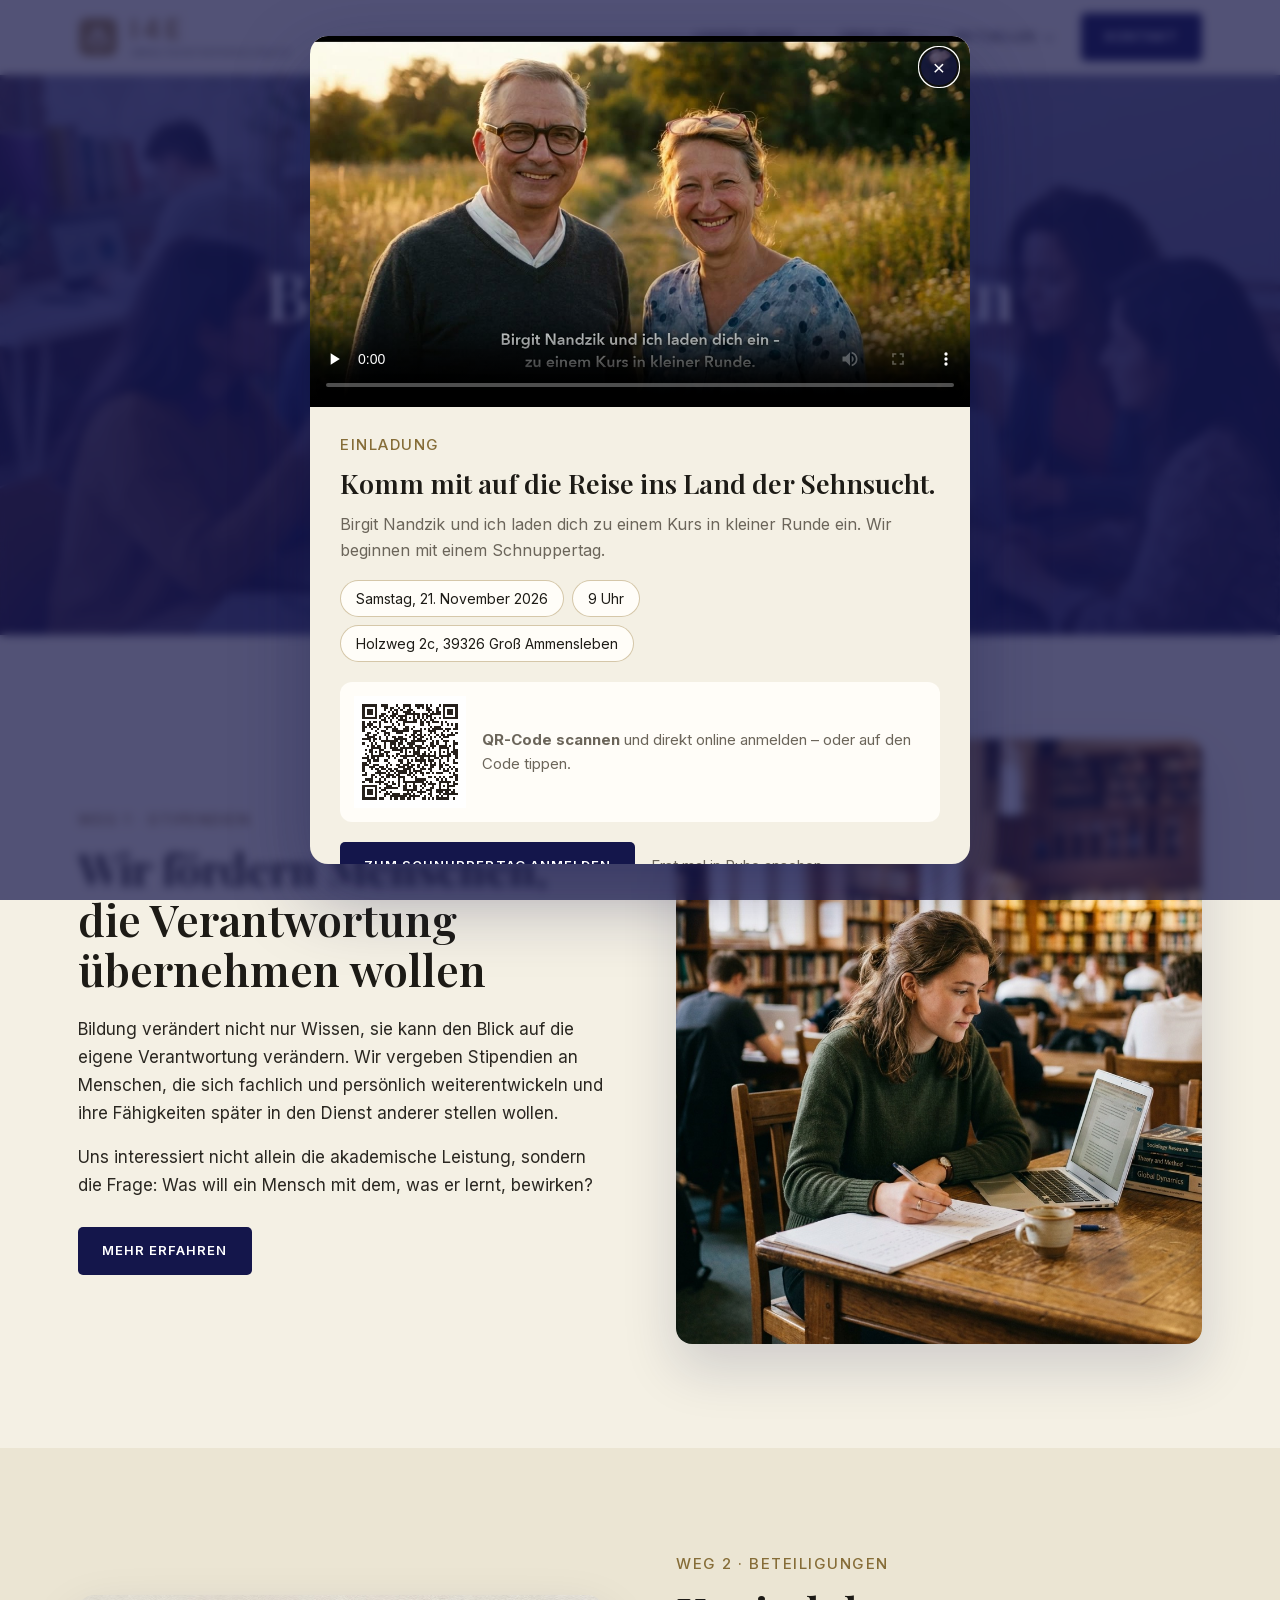
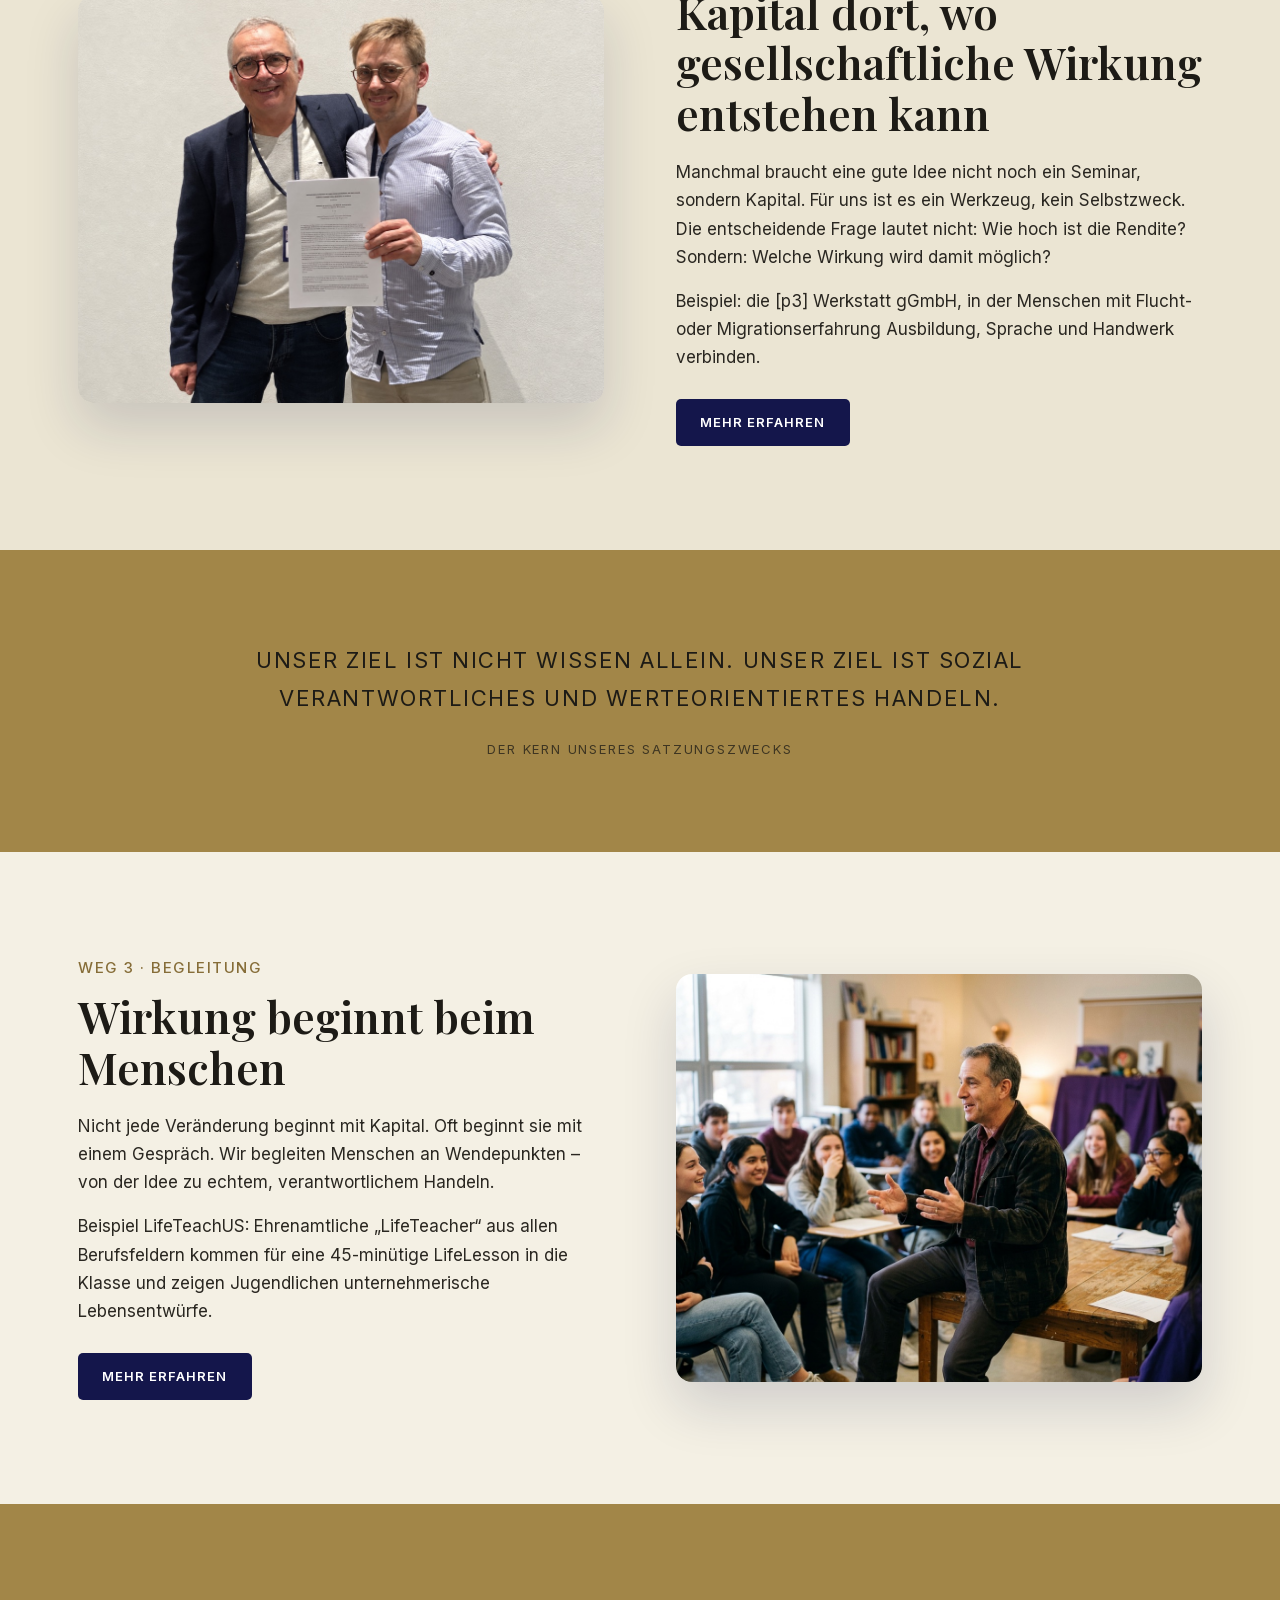
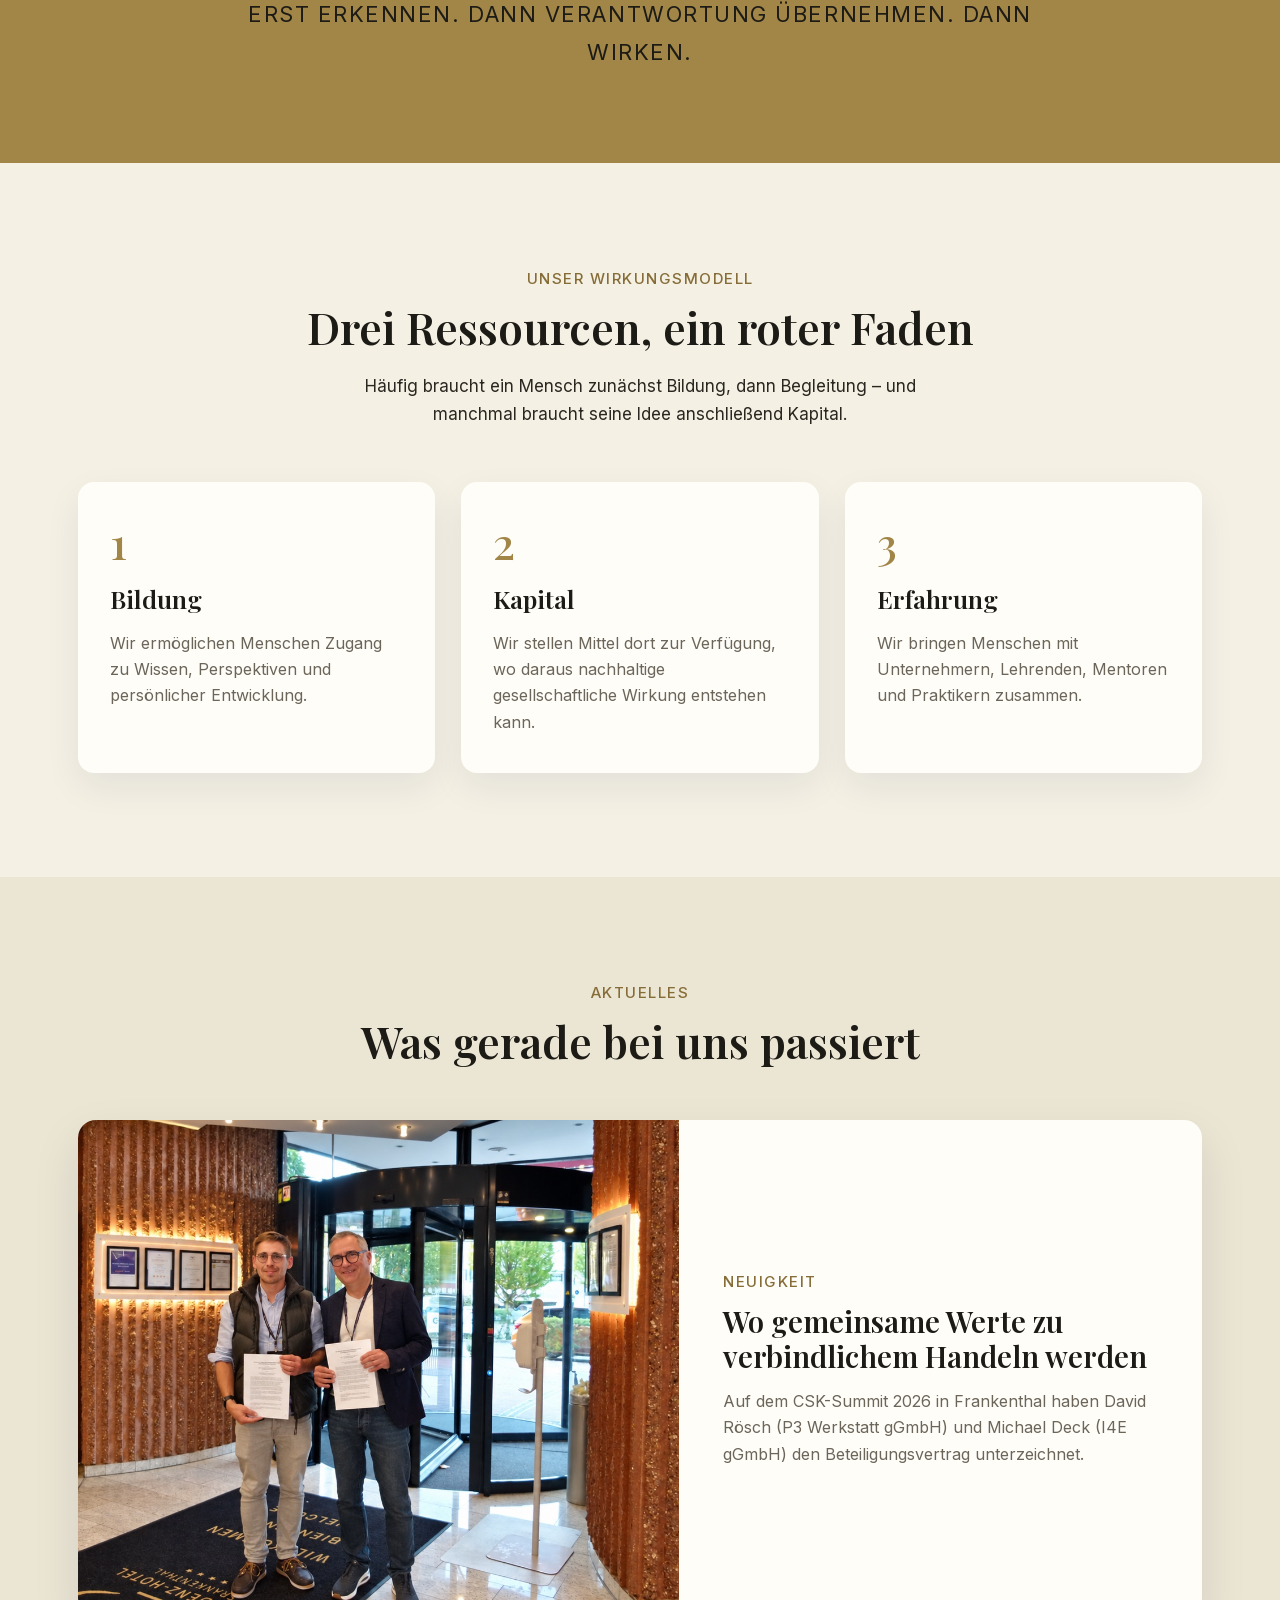
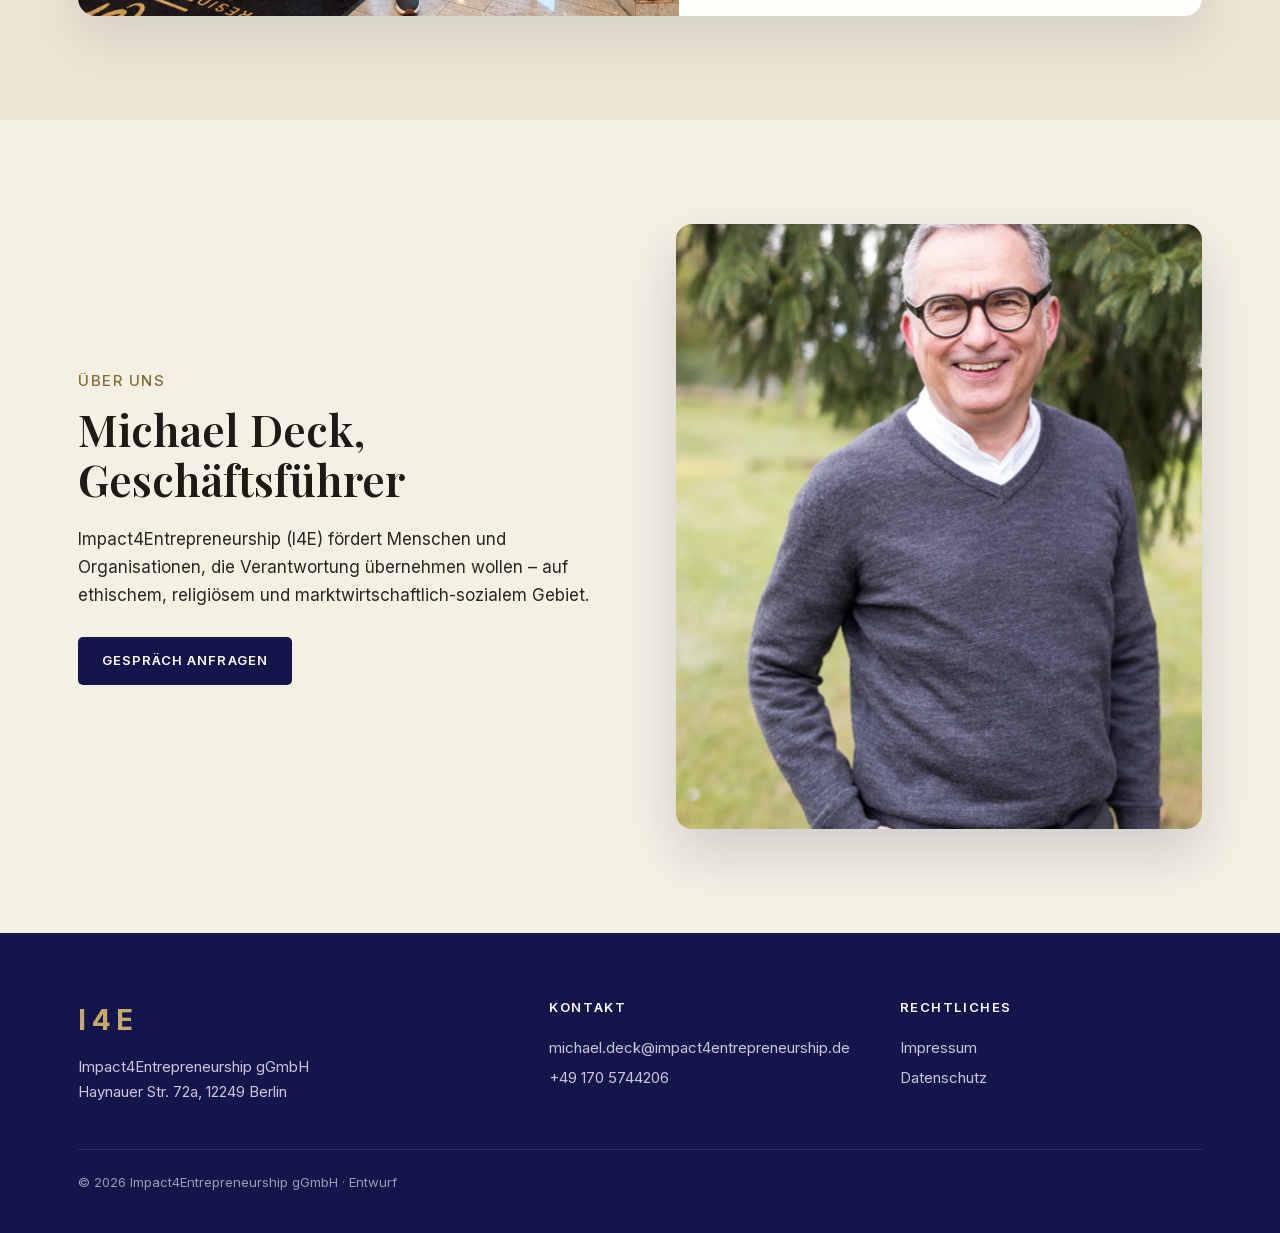
==== commit 6cab0e41: "Pop-up Vertragsübergabe entfernt; nur noch Einladung Schnuppertag Co-Authored-By: Claude Sonnet 5.5 " ====
--- a/index.html
+++ b/index.html
@@ -108,7 +108,7 @@
   .nav-punkt>a::after{display:none;}
 }
 
-/* ---------- Pop-up: Beteiligungsvertrag ---------- */
+/* ---------- Pop-up (Rahmen) ---------- */
 .pop{position:fixed;inset:0;z-index:200;display:none;align-items:center;justify-content:center;padding:22px;background:rgba(20,22,75,.72);backdrop-filter:blur(5px);}
 .pop.offen{display:flex;}
 .pop-fenster{background:var(--creme);border-radius:18px;max-width:660px;width:100%;max-height:92vh;overflow-y:auto;position:relative;box-shadow:0 30px 76px rgba(20,22,75,.4);animation:popauf .32s ease both;}
@@ -123,6 +123,19 @@
 .pop-zu:hover{background:rgba(20,22,75,.9);}
 @media(prefers-reduced-motion:reduce){.pop-fenster{animation:none;}}
 @media(max-width:760px){.pop-text{padding:22px 22px 26px;}.pop-text h3{font-size:22px;}}
+
+/* ---------- Pop-up: Einladung Schnuppertag ---------- */
+.pop-video{width:100%;height:auto;aspect-ratio:16/9;display:block;border-radius:18px 18px 0 0;background:#000;}
+.pop-fakten{display:flex;flex-wrap:wrap;gap:8px;margin:16px 0 20px;}
+.pop-fakten span{background:var(--weiss);border:1px solid rgba(162,134,72,.45);border-radius:100px;padding:6px 15px;font-size:14px;color:var(--tinte);}
+.pop-qr{display:flex;align-items:center;gap:16px;margin:0 0 20px;padding:14px;background:var(--weiss);border-radius:12px;}
+.pop-qr a{flex:none;display:block;width:112px;line-height:0;}
+.pop-qr svg{width:100%;height:auto;display:block;}
+.pop-qr p{font-size:15px;margin:0;}
+.pop-knoepfe{display:flex;flex-wrap:wrap;gap:12px;align-items:center;}
+.pop-spaeter{background:none;border:0;color:var(--sanft);font-size:15px;cursor:pointer;text-decoration:underline;padding:8px 4px;font-family:inherit;}
+.pop-spaeter:hover{color:var(--tinte);}
+.pop-fenster video{object-fit:cover;}
 </style>
 </head>
 <body>
@@ -298,35 +311,85 @@
 m.addEventListener('click',function(){var o=n.classList.toggle('offen');m.setAttribute('aria-expanded',o);});
 n.addEventListener('click',function(e){if(e.target.tagName==='A')n.classList.remove('offen');});
 </script>
-<!-- ================= POP-UP: BETEILIGUNGSVERTRAG ================= -->
-<div class="pop" id="pop" role="dialog" aria-modal="true" aria-labelledby="pop-titel" hidden>
+<!-- ================= POP-UP 2: EINLADUNG SCHNUPPERTAG ================= -->
+<div class="pop" id="pop2" role="dialog" aria-modal="true" aria-labelledby="pop2-titel" hidden>
   <div class="pop-fenster">
-    <button class="pop-zu" id="pop-zu" type="button" aria-label="Meldung schließen">&times;</button>
-    <img src="images/vertragsuebergabe-p3.jpg" width="1100" height="825" alt="Michael Deck (I4E gGmbH) und David Rösch (P3 Werkstatt gGmbH) mit dem unterzeichneten Beteiligungsvertrag">
+    <button class="pop-zu" id="pop2-zu" type="button" aria-label="Einladung schließen">&times;</button>
+    <video class="pop-video" id="pop2-video" controls preload="none" playsinline poster="video/reise-sehnsucht-poster.jpg" width="1280" height="720">
+      <source src="video/reise-sehnsucht.mp4" type="video/mp4">
+    </video>
     <div class="pop-text">
-      <div class="auge">Neuigkeit</div>
-      <h3 id="pop-titel">Wo gemeinsame Werte zu verbindlichem Handeln werden.</h3>
-      <p>Auf dem CSK-Summit 2026 in Frankenthal haben David Rösch, Geschäftsführer der P3 Werkstatt gGmbH, und Michael Deck als Geschäftsführer der I4E gGmbH den Beteiligungsvertrag unterzeichnet.</p>
-      <p>Aus Gesprächen, Vertrauen und einer gemeinsamen Überzeugung ist eine verbindliche Partnerschaft geworden. Wir wünschen uns ein Unternehmertum, in dem wirtschaftliche Tragfähigkeit und Verantwortung für Menschen zusammengehören &ndash; und in dem christliche Werte im Umgang miteinander und in konkreten Entscheidungen sichtbar werden.</p>
-      <p class="pop-bild">Auf dem Bild: links Michael Deck, Geschäftsführer der I4E gGmbH; rechts David Rösch, Geschäftsführer der P3 Werkstatt gGmbH.</p>
-      <div class="pop-knoepfe"><button class="knopf" id="pop-spaeter" type="button">Zur Webseite</button></div>
+      <div class="auge">Einladung</div>
+      <h3 id="pop2-titel">Komm mit auf die Reise ins Land der Sehnsucht.</h3>
+      <p>Birgit Nandzik und ich laden dich zu einem Kurs in kleiner Runde ein. Wir beginnen mit einem Schnuppertag.</p>
+      <div class="pop-fakten">
+        <span>Samstag, 21. November 2026</span>
+        <span>9 Uhr</span>
+        <span>Holzweg 2c, 39326 Groß Ammensleben</span>
+      </div>
+      <div class="pop-qr">
+        <a href="https://impact4entrepreneurship.github.io/event-anmeldung/anmelden.html?e=daedcbea-a355-4adf-b50c-0853f34a6a27" aria-label="Online zum Schnuppertag anmelden"><svg xmlns="http://www.w3.org/2000/svg" viewBox="-4 -4 53 53" shape-rendering="crispEdges" role="img" aria-label="QR-Code zur Anmeldung"><rect x="-4" y="-4" width="53" height="53" fill="#fff"/><path fill="#26201B" d="M0 0h1v1h-1zM1 0h1v1h-1zM2 0h1v1h-1zM3 0h1v1h-1zM4 0h1v1h-1zM5 0h1v1h-1zM6 0h1v1h-1zM9 0h1v1h-1zM10 0h1v1h-1zM11 0h1v1h-1zM16 0h1v1h-1zM19 0h1v1h-1zM20 0h1v1h-1zM21 0h1v1h-1zM22 0h1v1h-1zM25 0h1v1h-1zM26 0h1v1h-1zM27 0h1v1h-1zM28 0h1v1h-1zM30 0h1v1h-1zM32 0h1v1h-1zM36 0h1v1h-1zM38 0h1v1h-1zM39 0h1v1h-1zM40 0h1v1h-1zM41 0h1v1h-1zM42 0h1v1h-1zM43 0h1v1h-1zM44 0h1v1h-1zM0 1h1v1h-1zM6 1h1v1h-1zM10 1h1v1h-1zM11 1h1v1h-1zM13 1h1v1h-1zM14 1h1v1h-1zM17 1h1v1h-1zM19 1h1v1h-1zM22 1h1v1h-1zM26 1h1v1h-1zM28 1h1v1h-1zM30 1h1v1h-1zM31 1h1v1h-1zM35 1h1v1h-1zM38 1h1v1h-1zM44 1h1v1h-1zM0 2h1v1h-1zM2 2h1v1h-1zM3 2h1v1h-1zM4 2h1v1h-1zM6 2h1v1h-1zM10 2h1v1h-1zM13 2h1v1h-1zM15 2h1v1h-1zM16 2h1v1h-1zM18 2h1v1h-1zM21 2h1v1h-1zM22 2h1v1h-1zM23 2h1v1h-1zM30 2h1v1h-1zM31 2h1v1h-1zM32 2h1v1h-1zM35 2h1v1h-1zM38 2h1v1h-1zM40 2h1v1h-1zM41 2h1v1h-1zM42 2h1v1h-1zM44 2h1v1h-1zM0 3h1v1h-1zM2 3h1v1h-1zM3 3h1v1h-1zM4 3h1v1h-1zM6 3h1v1h-1zM12 3h1v1h-1zM14 3h1v1h-1zM16 3h1v1h-1zM19 3h1v1h-1zM20 3h1v1h-1zM21 3h1v1h-1zM22 3h1v1h-1zM24 3h1v1h-1zM31 3h1v1h-1zM33 3h1v1h-1zM35 3h1v1h-1zM36 3h1v1h-1zM38 3h1v1h-1zM40 3h1v1h-1zM41 3h1v1h-1zM42 3h1v1h-1zM44 3h1v1h-1zM0 4h1v1h-1zM2 4h1v1h-1zM3 4h1v1h-1zM4 4h1v1h-1zM6 4h1v1h-1zM9 4h1v1h-1zM10 4h1v1h-1zM14 4h1v1h-1zM15 4h1v1h-1zM16 4h1v1h-1zM20 4h1v1h-1zM21 4h1v1h-1zM22 4h1v1h-1zM23 4h1v1h-1zM24 4h1v1h-1zM25 4h1v1h-1zM26 4h1v1h-1zM28 4h1v1h-1zM29 4h1v1h-1zM30 4h1v1h-1zM32 4h1v1h-1zM33 4h1v1h-1zM34 4h1v1h-1zM35 4h1v1h-1zM36 4h1v1h-1zM38 4h1v1h-1zM40 4h1v1h-1zM41 4h1v1h-1zM42 4h1v1h-1zM44 4h1v1h-1zM0 5h1v1h-1zM6 5h1v1h-1zM8 5h1v1h-1zM9 5h1v1h-1zM11 5h1v1h-1zM13 5h1v1h-1zM14 5h1v1h-1zM15 5h1v1h-1zM17 5h1v1h-1zM18 5h1v1h-1zM19 5h1v1h-1zM20 5h1v1h-1zM24 5h1v1h-1zM26 5h1v1h-1zM28 5h1v1h-1zM30 5h1v1h-1zM31 5h1v1h-1zM32 5h1v1h-1zM38 5h1v1h-1zM44 5h1v1h-1zM0 6h1v1h-1zM1 6h1v1h-1zM2 6h1v1h-1zM3 6h1v1h-1zM4 6h1v1h-1zM5 6h1v1h-1zM6 6h1v1h-1zM8 6h1v1h-1zM10 6h1v1h-1zM12 6h1v1h-1zM14 6h1v1h-1zM16 6h1v1h-1zM18 6h1v1h-1zM20 6h1v1h-1zM22 6h1v1h-1zM24 6h1v1h-1zM26 6h1v1h-1zM28 6h1v1h-1zM30 6h1v1h-1zM32 6h1v1h-1zM34 6h1v1h-1zM36 6h1v1h-1zM38 6h1v1h-1zM39 6h1v1h-1zM40 6h1v1h-1zM41 6h1v1h-1zM42 6h1v1h-1zM43 6h1v1h-1zM44 6h1v1h-1zM9 7h1v1h-1zM10 7h1v1h-1zM13 7h1v1h-1zM17 7h1v1h-1zM18 7h1v1h-1zM19 7h1v1h-1zM20 7h1v1h-1zM24 7h1v1h-1zM25 7h1v1h-1zM27 7h1v1h-1zM29 7h1v1h-1zM32 7h1v1h-1zM33 7h1v1h-1zM0 8h1v1h-1zM3 8h1v1h-1zM5 8h1v1h-1zM6 8h1v1h-1zM8 8h1v1h-1zM10 8h1v1h-1zM11 8h1v1h-1zM13 8h1v1h-1zM16 8h1v1h-1zM19 8h1v1h-1zM20 8h1v1h-1zM21 8h1v1h-1zM22 8h1v1h-1zM23 8h1v1h-1zM24 8h1v1h-1zM25 8h1v1h-1zM27 8h1v1h-1zM28 8h1v1h-1zM30 8h1v1h-1zM31 8h1v1h-1zM33 8h1v1h-1zM34 8h1v1h-1zM35 8h1v1h-1zM37 8h1v1h-1zM39 8h1v1h-1zM0 9h1v1h-1zM2 9h1v1h-1zM3 9h1v1h-1zM4 9h1v1h-1zM8 9h1v1h-1zM14 9h1v1h-1zM17 9h1v1h-1zM19 9h1v1h-1zM27 9h1v1h-1zM28 9h1v1h-1zM31 9h1v1h-1zM37 9h1v1h-1zM40 9h1v1h-1zM42 9h1v1h-1zM44 9h1v1h-1zM0 10h1v1h-1zM1 10h1v1h-1zM3 10h1v1h-1zM5 10h1v1h-1zM6 10h1v1h-1zM8 10h1v1h-1zM10 10h1v1h-1zM11 10h1v1h-1zM12 10h1v1h-1zM13 10h1v1h-1zM15 10h1v1h-1zM20 10h1v1h-1zM21 10h1v1h-1zM24 10h1v1h-1zM32 10h1v1h-1zM34 10h1v1h-1zM35 10h1v1h-1zM36 10h1v1h-1zM44 10h1v1h-1zM0 11h1v1h-1zM4 11h1v1h-1zM7 11h1v1h-1zM11 11h1v1h-1zM14 11h1v1h-1zM15 11h1v1h-1zM16 11h1v1h-1zM19 11h1v1h-1zM20 11h1v1h-1zM21 11h1v1h-1zM23 11h1v1h-1zM27 11h1v1h-1zM29 11h1v1h-1zM31 11h1v1h-1zM33 11h1v1h-1zM34 11h1v1h-1zM35 11h1v1h-1zM36 11h1v1h-1zM37 11h1v1h-1zM39 11h1v1h-1zM40 11h1v1h-1zM41 11h1v1h-1zM43 11h1v1h-1zM44 11h1v1h-1zM0 12h1v1h-1zM6 12h1v1h-1zM9 12h1v1h-1zM10 12h1v1h-1zM14 12h1v1h-1zM15 12h1v1h-1zM16 12h1v1h-1zM17 12h1v1h-1zM18 12h1v1h-1zM19 12h1v1h-1zM20 12h1v1h-1zM21 12h1v1h-1zM24 12h1v1h-1zM25 12h1v1h-1zM26 12h1v1h-1zM27 12h1v1h-1zM31 12h1v1h-1zM32 12h1v1h-1zM33 12h1v1h-1zM34 12h1v1h-1zM38 12h1v1h-1zM40 12h1v1h-1zM2 13h1v1h-1zM3 13h1v1h-1zM7 13h1v1h-1zM10 13h1v1h-1zM11 13h1v1h-1zM12 13h1v1h-1zM16 13h1v1h-1zM17 13h1v1h-1zM18 13h1v1h-1zM24 13h1v1h-1zM25 13h1v1h-1zM27 13h1v1h-1zM32 13h1v1h-1zM34 13h1v1h-1zM37 13h1v1h-1zM42 13h1v1h-1zM44 13h1v1h-1zM1 14h1v1h-1zM2 14h1v1h-1zM5 14h1v1h-1zM6 14h1v1h-1zM10 14h1v1h-1zM12 14h1v1h-1zM20 14h1v1h-1zM23 14h1v1h-1zM24 14h1v1h-1zM26 14h1v1h-1zM27 14h1v1h-1zM29 14h1v1h-1zM31 14h1v1h-1zM35 14h1v1h-1zM37 14h1v1h-1zM38 14h1v1h-1zM40 14h1v1h-1zM41 14h1v1h-1zM42 14h1v1h-1zM43 14h1v1h-1zM2 15h1v1h-1zM3 15h1v1h-1zM4 15h1v1h-1zM5 15h1v1h-1zM8 15h1v1h-1zM11 15h1v1h-1zM14 15h1v1h-1zM15 15h1v1h-1zM17 15h1v1h-1zM18 15h1v1h-1zM22 15h1v1h-1zM24 15h1v1h-1zM25 15h1v1h-1zM27 15h1v1h-1zM28 15h1v1h-1zM32 15h1v1h-1zM34 15h1v1h-1zM36 15h1v1h-1zM38 15h1v1h-1zM39 15h1v1h-1zM40 15h1v1h-1zM0 16h1v1h-1zM1 16h1v1h-1zM2 16h1v1h-1zM3 16h1v1h-1zM5 16h1v1h-1zM6 16h1v1h-1zM8 16h1v1h-1zM11 16h1v1h-1zM15 16h1v1h-1zM16 16h1v1h-1zM17 16h1v1h-1zM18 16h1v1h-1zM19 16h1v1h-1zM20 16h1v1h-1zM24 16h1v1h-1zM26 16h1v1h-1zM27 16h1v1h-1zM30 16h1v1h-1zM32 16h1v1h-1zM37 16h1v1h-1zM3 17h1v1h-1zM5 17h1v1h-1zM9 17h1v1h-1zM10 17h1v1h-1zM11 17h1v1h-1zM12 17h1v1h-1zM13 17h1v1h-1zM14 17h1v1h-1zM15 17h1v1h-1zM16 17h1v1h-1zM18 17h1v1h-1zM20 17h1v1h-1zM23 17h1v1h-1zM24 17h1v1h-1zM25 17h1v1h-1zM26 17h1v1h-1zM27 17h1v1h-1zM28 17h1v1h-1zM29 17h1v1h-1zM33 17h1v1h-1zM35 17h1v1h-1zM38 17h1v1h-1zM39 17h1v1h-1zM40 17h1v1h-1zM43 17h1v1h-1zM0 18h1v1h-1zM4 18h1v1h-1zM6 18h1v1h-1zM10 18h1v1h-1zM13 18h1v1h-1zM14 18h1v1h-1zM15 18h1v1h-1zM17 18h1v1h-1zM18 18h1v1h-1zM21 18h1v1h-1zM22 18h1v1h-1zM23 18h1v1h-1zM24 18h1v1h-1zM28 18h1v1h-1zM32 18h1v1h-1zM33 18h1v1h-1zM35 18h1v1h-1zM39 18h1v1h-1zM43 18h1v1h-1zM44 18h1v1h-1zM2 19h1v1h-1zM4 19h1v1h-1zM5 19h1v1h-1zM7 19h1v1h-1zM8 19h1v1h-1zM10 19h1v1h-1zM13 19h1v1h-1zM15 19h1v1h-1zM17 19h1v1h-1zM19 19h1v1h-1zM22 19h1v1h-1zM23 19h1v1h-1zM25 19h1v1h-1zM26 19h1v1h-1zM27 19h1v1h-1zM30 19h1v1h-1zM32 19h1v1h-1zM33 19h1v1h-1zM34 19h1v1h-1zM36 19h1v1h-1zM37 19h1v1h-1zM38 19h1v1h-1zM39 19h1v1h-1zM41 19h1v1h-1zM43 19h1v1h-1zM4 20h1v1h-1zM5 20h1v1h-1zM6 20h1v1h-1zM7 20h1v1h-1zM8 20h1v1h-1zM10 20h1v1h-1zM13 20h1v1h-1zM14 20h1v1h-1zM15 20h1v1h-1zM16 20h1v1h-1zM18 20h1v1h-1zM19 20h1v1h-1zM20 20h1v1h-1zM21 20h1v1h-1zM22 20h1v1h-1zM23 20h1v1h-1zM24 20h1v1h-1zM26 20h1v1h-1zM27 20h1v1h-1zM28 20h1v1h-1zM29 20h1v1h-1zM31 20h1v1h-1zM33 20h1v1h-1zM36 20h1v1h-1zM37 20h1v1h-1zM38 20h1v1h-1zM39 20h1v1h-1zM40 20h1v1h-1zM43 20h1v1h-1zM1 21h1v1h-1zM3 21h1v1h-1zM4 21h1v1h-1zM8 21h1v1h-1zM9 21h1v1h-1zM14 21h1v1h-1zM15 21h1v1h-1zM16 21h1v1h-1zM17 21h1v1h-1zM18 21h1v1h-1zM20 21h1v1h-1zM24 21h1v1h-1zM26 21h1v1h-1zM31 21h1v1h-1zM36 21h1v1h-1zM40 21h1v1h-1zM43 21h1v1h-1zM44 21h1v1h-1zM3 22h1v1h-1zM4 22h1v1h-1zM6 22h1v1h-1zM8 22h1v1h-1zM10 22h1v1h-1zM11 22h1v1h-1zM12 22h1v1h-1zM18 22h1v1h-1zM20 22h1v1h-1zM22 22h1v1h-1zM24 22h1v1h-1zM25 22h1v1h-1zM26 22h1v1h-1zM29 22h1v1h-1zM32 22h1v1h-1zM34 22h1v1h-1zM36 22h1v1h-1zM38 22h1v1h-1zM40 22h1v1h-1zM42 22h1v1h-1zM43 22h1v1h-1zM44 22h1v1h-1zM1 23h1v1h-1zM4 23h1v1h-1zM8 23h1v1h-1zM9 23h1v1h-1zM11 23h1v1h-1zM16 23h1v1h-1zM17 23h1v1h-1zM20 23h1v1h-1zM24 23h1v1h-1zM25 23h1v1h-1zM26 23h1v1h-1zM28 23h1v1h-1zM29 23h1v1h-1zM31 23h1v1h-1zM34 23h1v1h-1zM36 23h1v1h-1zM40 23h1v1h-1zM41 23h1v1h-1zM43 23h1v1h-1zM44 23h1v1h-1zM2 24h1v1h-1zM4 24h1v1h-1zM5 24h1v1h-1zM6 24h1v1h-1zM7 24h1v1h-1zM8 24h1v1h-1zM9 24h1v1h-1zM11 24h1v1h-1zM12 24h1v1h-1zM14 24h1v1h-1zM16 24h1v1h-1zM18 24h1v1h-1zM19 24h1v1h-1zM20 24h1v1h-1zM21 24h1v1h-1zM22 24h1v1h-1zM23 24h1v1h-1zM24 24h1v1h-1zM26 24h1v1h-1zM27 24h1v1h-1zM28 24h1v1h-1zM29 24h1v1h-1zM30 24h1v1h-1zM31 24h1v1h-1zM32 24h1v1h-1zM33 24h1v1h-1zM34 24h1v1h-1zM36 24h1v1h-1zM37 24h1v1h-1zM38 24h1v1h-1zM39 24h1v1h-1zM40 24h1v1h-1zM41 24h1v1h-1zM44 24h1v1h-1zM0 25h1v1h-1zM1 25h1v1h-1zM2 25h1v1h-1zM4 25h1v1h-1zM5 25h1v1h-1zM7 25h1v1h-1zM12 25h1v1h-1zM15 25h1v1h-1zM19 25h1v1h-1zM20 25h1v1h-1zM25 25h1v1h-1zM27 25h1v1h-1zM28 25h1v1h-1zM31 25h1v1h-1zM34 25h1v1h-1zM35 25h1v1h-1zM37 25h1v1h-1zM40 25h1v1h-1zM44 25h1v1h-1zM2 26h1v1h-1zM3 26h1v1h-1zM5 26h1v1h-1zM6 26h1v1h-1zM7 26h1v1h-1zM10 26h1v1h-1zM11 26h1v1h-1zM17 26h1v1h-1zM18 26h1v1h-1zM21 26h1v1h-1zM23 26h1v1h-1zM25 26h1v1h-1zM26 26h1v1h-1zM27 26h1v1h-1zM28 26h1v1h-1zM29 26h1v1h-1zM31 26h1v1h-1zM32 26h1v1h-1zM33 26h1v1h-1zM36 26h1v1h-1zM40 26h1v1h-1zM43 26h1v1h-1zM0 27h1v1h-1zM1 27h1v1h-1zM3 27h1v1h-1zM12 27h1v1h-1zM18 27h1v1h-1zM21 27h1v1h-1zM22 27h1v1h-1zM27 27h1v1h-1zM29 27h1v1h-1zM32 27h1v1h-1zM34 27h1v1h-1zM36 27h1v1h-1zM38 27h1v1h-1zM43 27h1v1h-1zM44 27h1v1h-1zM0 28h1v1h-1zM1 28h1v1h-1zM2 28h1v1h-1zM5 28h1v1h-1zM6 28h1v1h-1zM7 28h1v1h-1zM11 28h1v1h-1zM13 28h1v1h-1zM16 28h1v1h-1zM17 28h1v1h-1zM19 28h1v1h-1zM20 28h1v1h-1zM21 28h1v1h-1zM23 28h1v1h-1zM24 28h1v1h-1zM26 28h1v1h-1zM29 28h1v1h-1zM30 28h1v1h-1zM32 28h1v1h-1zM33 28h1v1h-1zM34 28h1v1h-1zM36 28h1v1h-1zM37 28h1v1h-1zM39 28h1v1h-1zM40 28h1v1h-1zM0 29h1v1h-1zM3 29h1v1h-1zM4 29h1v1h-1zM5 29h1v1h-1zM8 29h1v1h-1zM9 29h1v1h-1zM11 29h1v1h-1zM17 29h1v1h-1zM18 29h1v1h-1zM19 29h1v1h-1zM21 29h1v1h-1zM22 29h1v1h-1zM23 29h1v1h-1zM26 29h1v1h-1zM28 29h1v1h-1zM32 29h1v1h-1zM33 29h1v1h-1zM36 29h1v1h-1zM37 29h1v1h-1zM41 29h1v1h-1zM43 29h1v1h-1zM0 30h1v1h-1zM4 30h1v1h-1zM6 30h1v1h-1zM7 30h1v1h-1zM9 30h1v1h-1zM10 30h1v1h-1zM12 30h1v1h-1zM13 30h1v1h-1zM15 30h1v1h-1zM16 30h1v1h-1zM19 30h1v1h-1zM20 30h1v1h-1zM21 30h1v1h-1zM22 30h1v1h-1zM24 30h1v1h-1zM27 30h1v1h-1zM28 30h1v1h-1zM29 30h1v1h-1zM31 30h1v1h-1zM32 30h1v1h-1zM36 30h1v1h-1zM38 30h1v1h-1zM40 30h1v1h-1zM42 30h1v1h-1zM44 30h1v1h-1zM0 31h1v1h-1zM7 31h1v1h-1zM8 31h1v1h-1zM11 31h1v1h-1zM13 31h1v1h-1zM14 31h1v1h-1zM16 31h1v1h-1zM17 31h1v1h-1zM18 31h1v1h-1zM19 31h1v1h-1zM20 31h1v1h-1zM22 31h1v1h-1zM24 31h1v1h-1zM25 31h1v1h-1zM26 31h1v1h-1zM27 31h1v1h-1zM32 31h1v1h-1zM38 31h1v1h-1zM39 31h1v1h-1zM40 31h1v1h-1zM44 31h1v1h-1zM1 32h1v1h-1zM6 32h1v1h-1zM7 32h1v1h-1zM8 32h1v1h-1zM9 32h1v1h-1zM10 32h1v1h-1zM12 32h1v1h-1zM15 32h1v1h-1zM17 32h1v1h-1zM18 32h1v1h-1zM19 32h1v1h-1zM20 32h1v1h-1zM22 32h1v1h-1zM23 32h1v1h-1zM25 32h1v1h-1zM27 32h1v1h-1zM28 32h1v1h-1zM30 32h1v1h-1zM31 32h1v1h-1zM33 32h1v1h-1zM35 32h1v1h-1zM36 32h1v1h-1zM37 32h1v1h-1zM41 32h1v1h-1zM43 32h1v1h-1zM0 33h1v1h-1zM1 33h1v1h-1zM4 33h1v1h-1zM5 33h1v1h-1zM8 33h1v1h-1zM11 33h1v1h-1zM12 33h1v1h-1zM13 33h1v1h-1zM14 33h1v1h-1zM16 33h1v1h-1zM17 33h1v1h-1zM21 33h1v1h-1zM22 33h1v1h-1zM24 33h1v1h-1zM28 33h1v1h-1zM43 33h1v1h-1zM44 33h1v1h-1zM4 34h1v1h-1zM6 34h1v1h-1zM9 34h1v1h-1zM11 34h1v1h-1zM12 34h1v1h-1zM14 34h1v1h-1zM15 34h1v1h-1zM17 34h1v1h-1zM18 34h1v1h-1zM19 34h1v1h-1zM23 34h1v1h-1zM25 34h1v1h-1zM31 34h1v1h-1zM32 34h1v1h-1zM34 34h1v1h-1zM36 34h1v1h-1zM38 34h1v1h-1zM41 34h1v1h-1zM42 34h1v1h-1zM44 34h1v1h-1zM1 35h1v1h-1zM2 35h1v1h-1zM3 35h1v1h-1zM4 35h1v1h-1zM8 35h1v1h-1zM10 35h1v1h-1zM17 35h1v1h-1zM19 35h1v1h-1zM25 35h1v1h-1zM26 35h1v1h-1zM27 35h1v1h-1zM28 35h1v1h-1zM29 35h1v1h-1zM35 35h1v1h-1zM37 35h1v1h-1zM39 35h1v1h-1zM44 35h1v1h-1zM0 36h1v1h-1zM3 36h1v1h-1zM4 36h1v1h-1zM6 36h1v1h-1zM7 36h1v1h-1zM8 36h1v1h-1zM9 36h1v1h-1zM12 36h1v1h-1zM14 36h1v1h-1zM17 36h1v1h-1zM19 36h1v1h-1zM20 36h1v1h-1zM21 36h1v1h-1zM22 36h1v1h-1zM23 36h1v1h-1zM24 36h1v1h-1zM25 36h1v1h-1zM26 36h1v1h-1zM27 36h1v1h-1zM28 36h1v1h-1zM30 36h1v1h-1zM32 36h1v1h-1zM36 36h1v1h-1zM37 36h1v1h-1zM38 36h1v1h-1zM39 36h1v1h-1zM40 36h1v1h-1zM41 36h1v1h-1zM43 36h1v1h-1zM8 37h1v1h-1zM10 37h1v1h-1zM11 37h1v1h-1zM14 37h1v1h-1zM15 37h1v1h-1zM17 37h1v1h-1zM20 37h1v1h-1zM24 37h1v1h-1zM28 37h1v1h-1zM29 37h1v1h-1zM31 37h1v1h-1zM32 37h1v1h-1zM33 37h1v1h-1zM34 37h1v1h-1zM36 37h1v1h-1zM40 37h1v1h-1zM43 37h1v1h-1zM44 37h1v1h-1zM0 38h1v1h-1zM1 38h1v1h-1zM2 38h1v1h-1zM3 38h1v1h-1zM4 38h1v1h-1zM5 38h1v1h-1zM6 38h1v1h-1zM11 38h1v1h-1zM12 38h1v1h-1zM13 38h1v1h-1zM17 38h1v1h-1zM19 38h1v1h-1zM20 38h1v1h-1zM22 38h1v1h-1zM24 38h1v1h-1zM25 38h1v1h-1zM27 38h1v1h-1zM29 38h1v1h-1zM33 38h1v1h-1zM36 38h1v1h-1zM38 38h1v1h-1zM40 38h1v1h-1zM41 38h1v1h-1zM42 38h1v1h-1zM43 38h1v1h-1zM0 39h1v1h-1zM6 39h1v1h-1zM8 39h1v1h-1zM10 39h1v1h-1zM11 39h1v1h-1zM12 39h1v1h-1zM13 39h1v1h-1zM14 39h1v1h-1zM15 39h1v1h-1zM16 39h1v1h-1zM19 39h1v1h-1zM20 39h1v1h-1zM24 39h1v1h-1zM25 39h1v1h-1zM28 39h1v1h-1zM32 39h1v1h-1zM33 39h1v1h-1zM36 39h1v1h-1zM40 39h1v1h-1zM0 40h1v1h-1zM2 40h1v1h-1zM3 40h1v1h-1zM4 40h1v1h-1zM6 40h1v1h-1zM9 40h1v1h-1zM10 40h1v1h-1zM19 40h1v1h-1zM20 40h1v1h-1zM21 40h1v1h-1zM22 40h1v1h-1zM23 40h1v1h-1zM24 40h1v1h-1zM25 40h1v1h-1zM27 40h1v1h-1zM30 40h1v1h-1zM31 40h1v1h-1zM32 40h1v1h-1zM35 40h1v1h-1zM36 40h1v1h-1zM37 40h1v1h-1zM38 40h1v1h-1zM39 40h1v1h-1zM40 40h1v1h-1zM41 40h1v1h-1zM43 40h1v1h-1zM0 41h1v1h-1zM2 41h1v1h-1zM3 41h1v1h-1zM4 41h1v1h-1zM6 41h1v1h-1zM8 41h1v1h-1zM11 41h1v1h-1zM13 41h1v1h-1zM21 41h1v1h-1zM23 41h1v1h-1zM26 41h1v1h-1zM27 41h1v1h-1zM28 41h1v1h-1zM29 41h1v1h-1zM32 41h1v1h-1zM35 41h1v1h-1zM36 41h1v1h-1zM37 41h1v1h-1zM39 41h1v1h-1zM40 41h1v1h-1zM42 41h1v1h-1zM43 41h1v1h-1zM0 42h1v1h-1zM2 42h1v1h-1zM3 42h1v1h-1zM4 42h1v1h-1zM6 42h1v1h-1zM10 42h1v1h-1zM11 42h1v1h-1zM12 42h1v1h-1zM14 42h1v1h-1zM15 42h1v1h-1zM16 42h1v1h-1zM17 42h1v1h-1zM19 42h1v1h-1zM20 42h1v1h-1zM21 42h1v1h-1zM22 42h1v1h-1zM24 42h1v1h-1zM27 42h1v1h-1zM31 42h1v1h-1zM32 42h1v1h-1zM36 42h1v1h-1zM38 42h1v1h-1zM39 42h1v1h-1zM40 42h1v1h-1zM41 42h1v1h-1zM42 42h1v1h-1zM43 42h1v1h-1zM44 42h1v1h-1zM0 43h1v1h-1zM6 43h1v1h-1zM10 43h1v1h-1zM13 43h1v1h-1zM14 43h1v1h-1zM15 43h1v1h-1zM16 43h1v1h-1zM17 43h1v1h-1zM18 43h1v1h-1zM19 43h1v1h-1zM20 43h1v1h-1zM22 43h1v1h-1zM23 43h1v1h-1zM24 43h1v1h-1zM25 43h1v1h-1zM26 43h1v1h-1zM29 43h1v1h-1zM32 43h1v1h-1zM35 43h1v1h-1zM37 43h1v1h-1zM40 43h1v1h-1zM0 44h1v1h-1zM1 44h1v1h-1zM2 44h1v1h-1zM3 44h1v1h-1zM4 44h1v1h-1zM5 44h1v1h-1zM6 44h1v1h-1zM8 44h1v1h-1zM9 44h1v1h-1zM13 44h1v1h-1zM15 44h1v1h-1zM16 44h1v1h-1zM18 44h1v1h-1zM19 44h1v1h-1zM21 44h1v1h-1zM22 44h1v1h-1zM24 44h1v1h-1zM28 44h1v1h-1zM29 44h1v1h-1zM31 44h1v1h-1zM33 44h1v1h-1zM35 44h1v1h-1zM36 44h1v1h-1zM37 44h1v1h-1zM38 44h1v1h-1zM39 44h1v1h-1zM40 44h1v1h-1zM43 44h1v1h-1z"/></svg></a>
+        <p><strong>QR-Code scannen</strong> und direkt online anmelden – oder auf den Code tippen.</p>
+      </div>
+      <div class="pop-knoepfe">
+        <a class="knopf" href="https://impact4entrepreneurship.github.io/event-anmeldung/anmelden.html?e=daedcbea-a355-4adf-b50c-0853f34a6a27">Zum Schnuppertag anmelden</a>
+        <button class="pop-spaeter" id="pop2-spaeter" type="button">Erst mal in Ruhe ansehen</button>
+      </div>
     </div>
   </div>
 </div>
+
 <script>
 (function () {
-  var WARTEN = 1500;
-  var pop = document.getElementById("pop");
-  if (!pop) return;
-  var vorher = null;
-  function auf() { vorher = document.activeElement; pop.hidden = false; pop.classList.add("offen"); document.body.style.overflow = "hidden"; document.getElementById("pop-zu").focus(); }
-  function schliessen() { pop.classList.remove("offen"); pop.hidden = true; document.body.style.overflow = ""; if (vorher && vorher.focus) vorher.focus(); }
-  document.getElementById("pop-zu").addEventListener("click", schliessen);
-  document.getElementById("pop-spaeter").addEventListener("click", schliessen);
-  pop.addEventListener("click", function (e) { if (e.target === pop) schliessen(); });
-  document.addEventListener("keydown", function (e) { if (e.key === "Escape" && pop.classList.contains("offen")) schliessen(); });
+  var WARTEN = 1500;   // Verzögerung in Millisekunden
+  var reihe = ["pop2"];   // Einladung Schnuppertag
+  var vorher = null, aktuell = -1;
+
+  function el(id) { return document.getElementById(id); }
+
+  function auf(i) {
+    var pop = el(reihe[i]);
+    if (!pop) return;
+    aktuell = i;
+    pop.hidden = false;
+    pop.classList.add("offen");
+    document.body.style.overflow = "hidden";
+    var zu = pop.querySelector(".pop-zu");
+    if (zu) zu.focus();
+  }
+
+  function schliessen() {
+    var pop = el(reihe[aktuell]);
+    if (!pop) return;
+    pop.classList.remove("offen");
+    pop.hidden = true;
+    var v = pop.querySelector("video");
+    if (v && !v.paused) v.pause();
+    var naechstes = aktuell + 1;
+    if (naechstes < reihe.length) {
+      window.setTimeout(function () { auf(naechstes); }, 350);
+    } else {
+      document.body.style.overflow = "";
+      if (vorher && vorher.focus) vorher.focus();
+      aktuell = -1;
+    }
+  }
+
+  reihe.forEach(function (id) {
+    var pop = el(id);
+    if (!pop) return;
+    pop.querySelector(".pop-zu").addEventListener("click", schliessen);
+    var sp = pop.querySelector("[id$=\"spaeter\"]");
+    if (sp) sp.addEventListener("click", schliessen);
+    pop.addEventListener("click", function (e) { if (e.target === pop) schliessen(); });
+  });
+  document.addEventListener("keydown", function (e) {
+    if (e.key === "Escape" && aktuell >= 0) schliessen();
+  });
+
   // Erscheint bei jedem Aufruf der Seite
-  window.setTimeout(auf, WARTEN);
+  vorher = document.activeElement;
+  window.setTimeout(function () { auf(0); }, WARTEN);
 })();
 </script>
 </body>
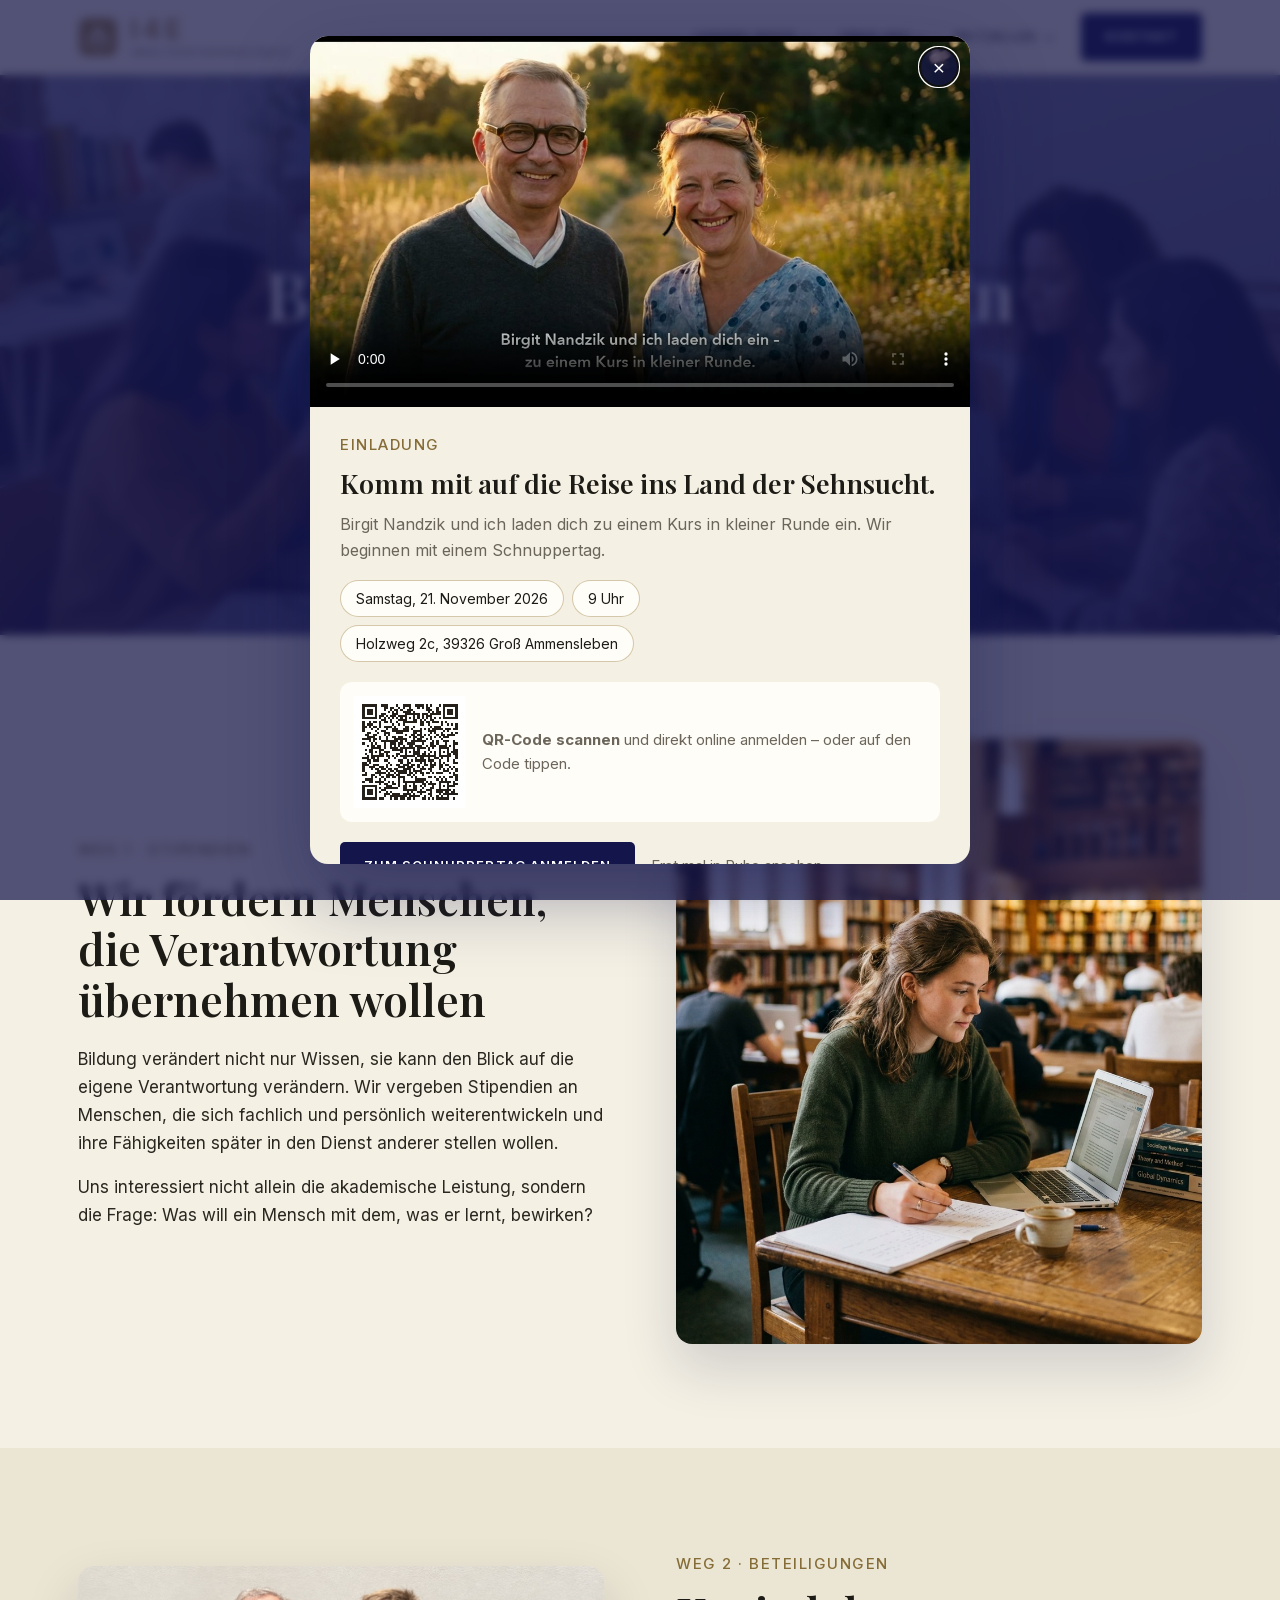
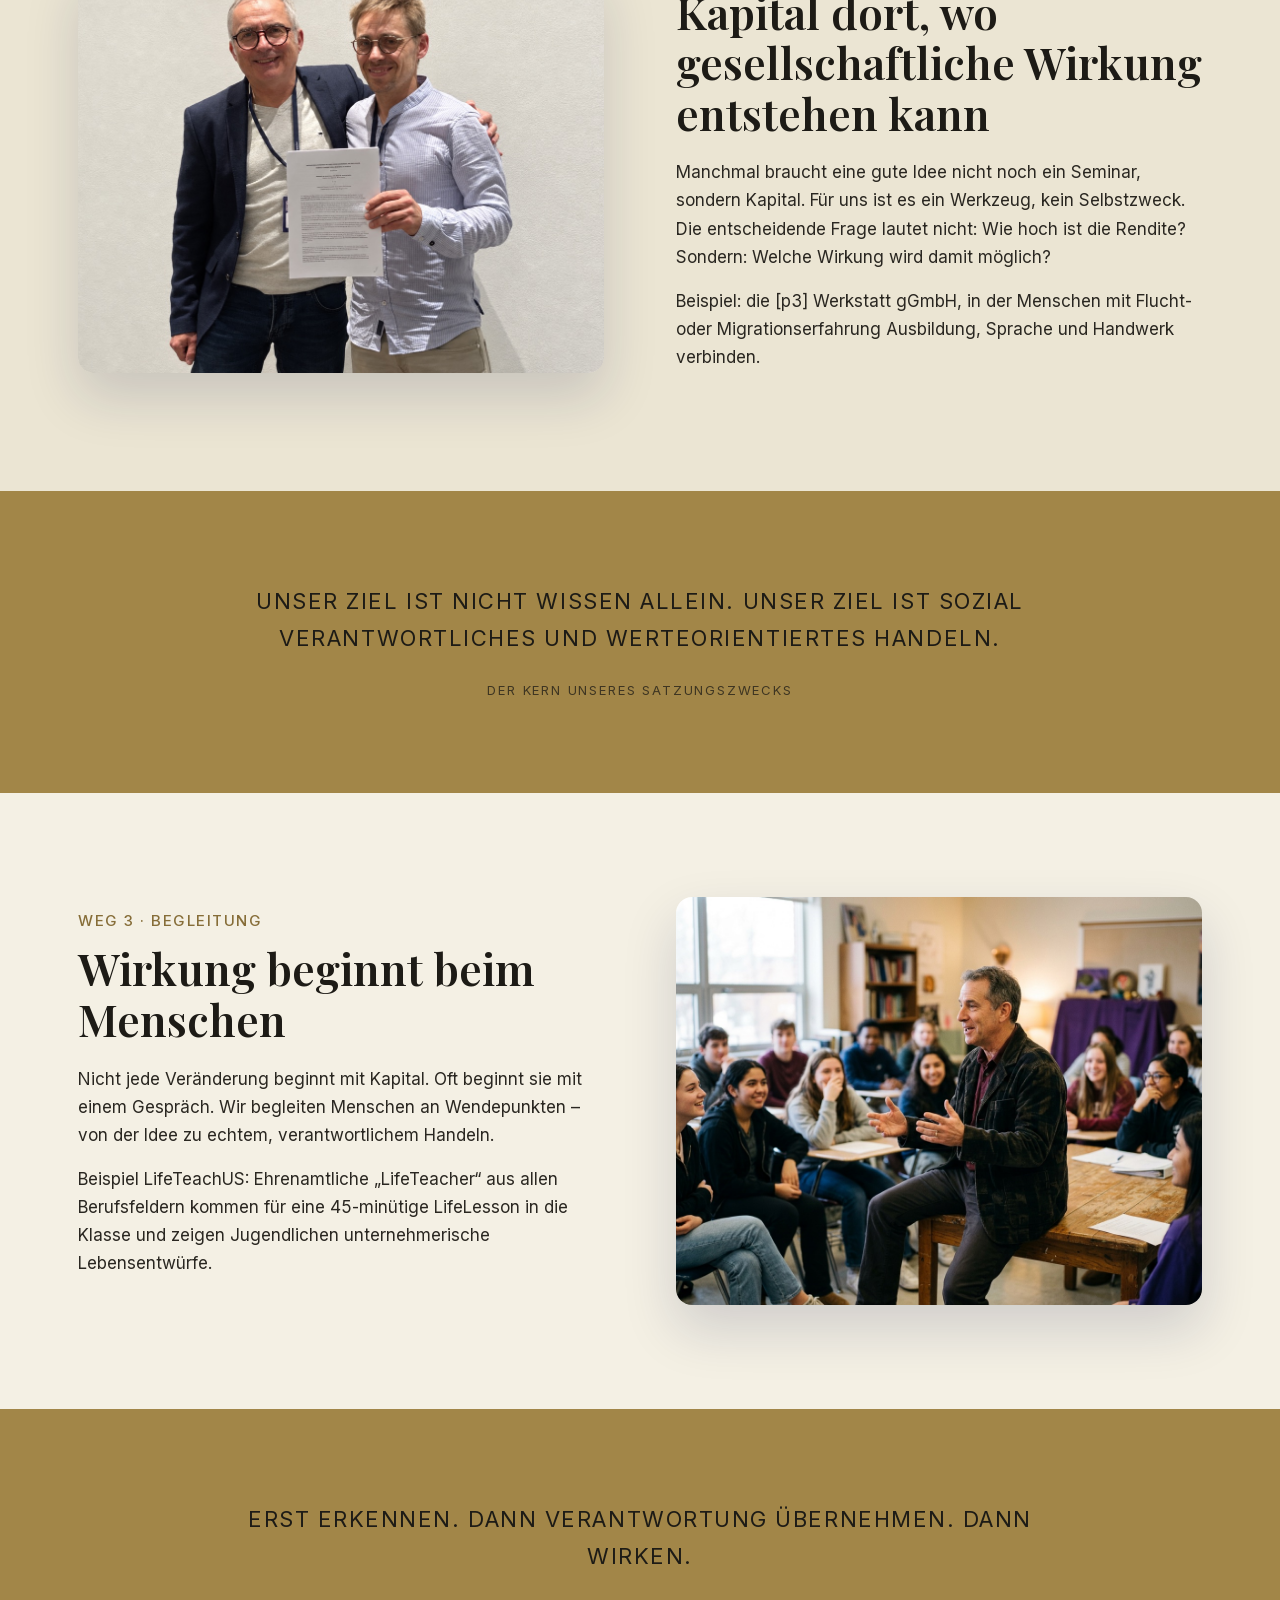
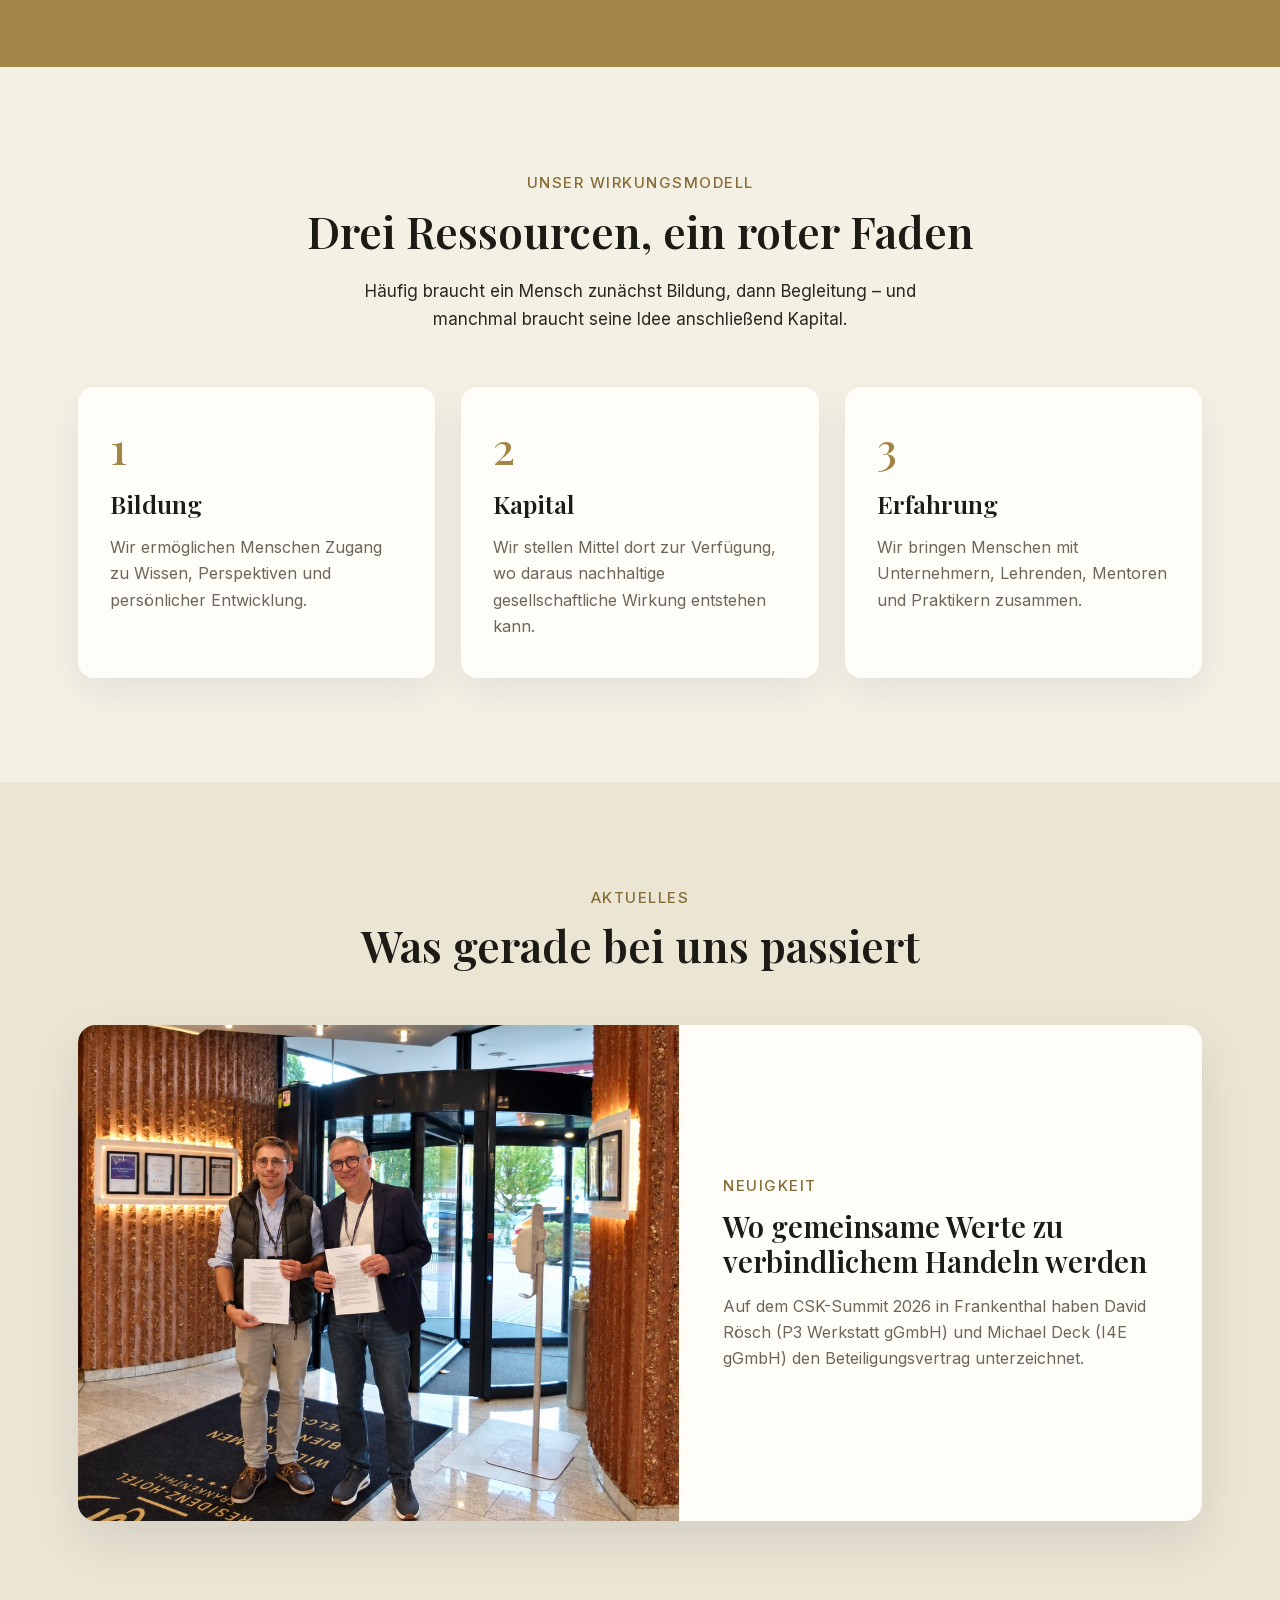
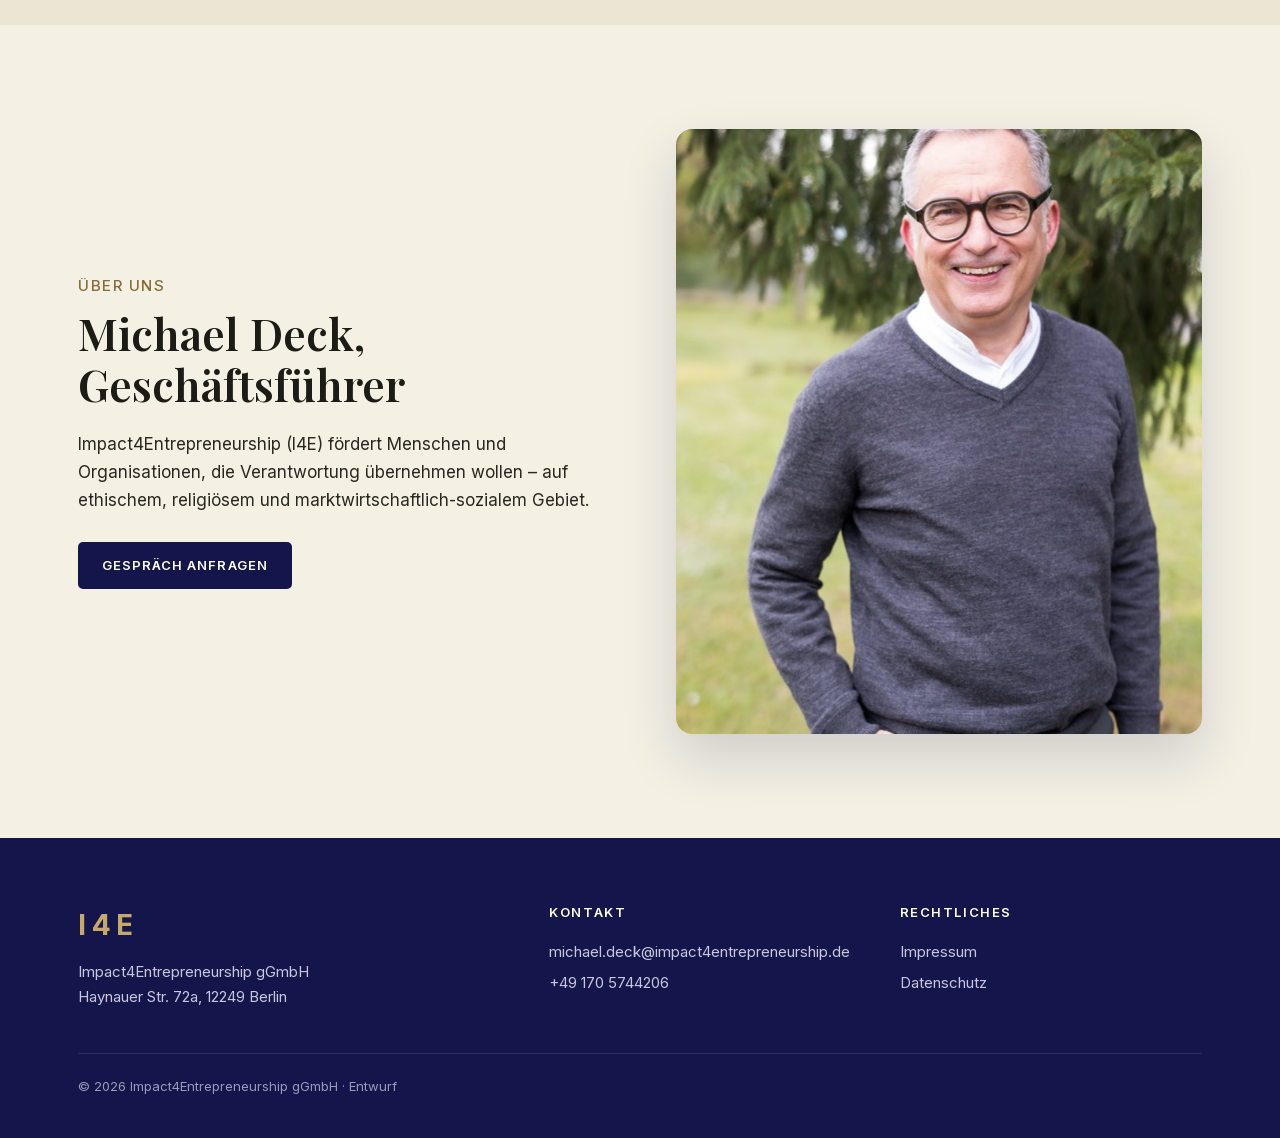
==== commit 78b6aba4: "Startseite: Buttons „Mehr erfahren“ entfernt Co-Authored-By: Claude Sonnet 5.5 <noreply@anthropic.co" ====
--- a/index.html
+++ b/index.html
@@ -194,7 +194,6 @@
         <h2>Wir fördern Menschen, die Verantwortung übernehmen wollen</h2>
         <p>Bildung verändert nicht nur Wissen, sie kann den Blick auf die eigene Verantwortung verändern. Wir vergeben Stipendien an Menschen, die sich fachlich und persönlich weiterentwickeln und ihre Fähigkeiten später in den Dienst anderer stellen wollen.</p>
         <p>Uns interessiert nicht allein die akademische Leistung, sondern die Frage: Was will ein Mensch mit dem, was er lernt, bewirken?</p>
-        <a class="knopf" href="ausfuehrlich.html#stipendien">Mehr erfahren</a>
       </div>
       <div class="bild hoch"><img src="images/stipendien.jpg" alt="Eine Studentin arbeitet konzentriert in einer Universitätsbibliothek"></div>
     </div>
@@ -207,7 +206,6 @@
         <h2>Kapital dort, wo gesellschaftliche Wirkung entstehen kann</h2>
         <p>Manchmal braucht eine gute Idee nicht noch ein Seminar, sondern Kapital. Für uns ist es ein Werkzeug, kein Selbstzweck. Die entscheidende Frage lautet nicht: Wie hoch ist die Rendite? Sondern: Welche Wirkung wird damit möglich?</p>
         <p>Beispiel: die [p3] Werkstatt gGmbH, in der Menschen mit Flucht- oder Migrationserfahrung Ausbildung, Sprache und Handwerk verbinden.</p>
-        <a class="knopf" href="ausfuehrlich.html#beteiligungen">Mehr erfahren</a>
       </div>
       <div class="bild"><img src="images/vertragsuebergabe-p3.jpg" alt="Michael Deck und David Rösch bei der Vertragsübergabe"></div>
     </div>
@@ -227,7 +225,6 @@
         <h2>Wirkung beginnt beim Menschen</h2>
         <p>Nicht jede Veränderung beginnt mit Kapital. Oft beginnt sie mit einem Gespräch. Wir begleiten Menschen an Wendepunkten – von der Idee zu echtem, verantwortlichem Handeln.</p>
         <p>Beispiel LifeTeachUS: Ehrenamtliche „LifeTeacher“ aus allen Berufsfeldern kommen für eine 45-minütige LifeLesson in die Klasse und zeigen Jugendlichen unternehmerische Lebensentwürfe.</p>
-        <a class="knopf" href="ausfuehrlich.html#begleitung">Mehr erfahren</a>
       </div>
       <div class="bild"><img src="images/lifeteachus.jpg" alt="LifeTeacher im Gespräch mit einer Schulklasse"></div>
     </div>
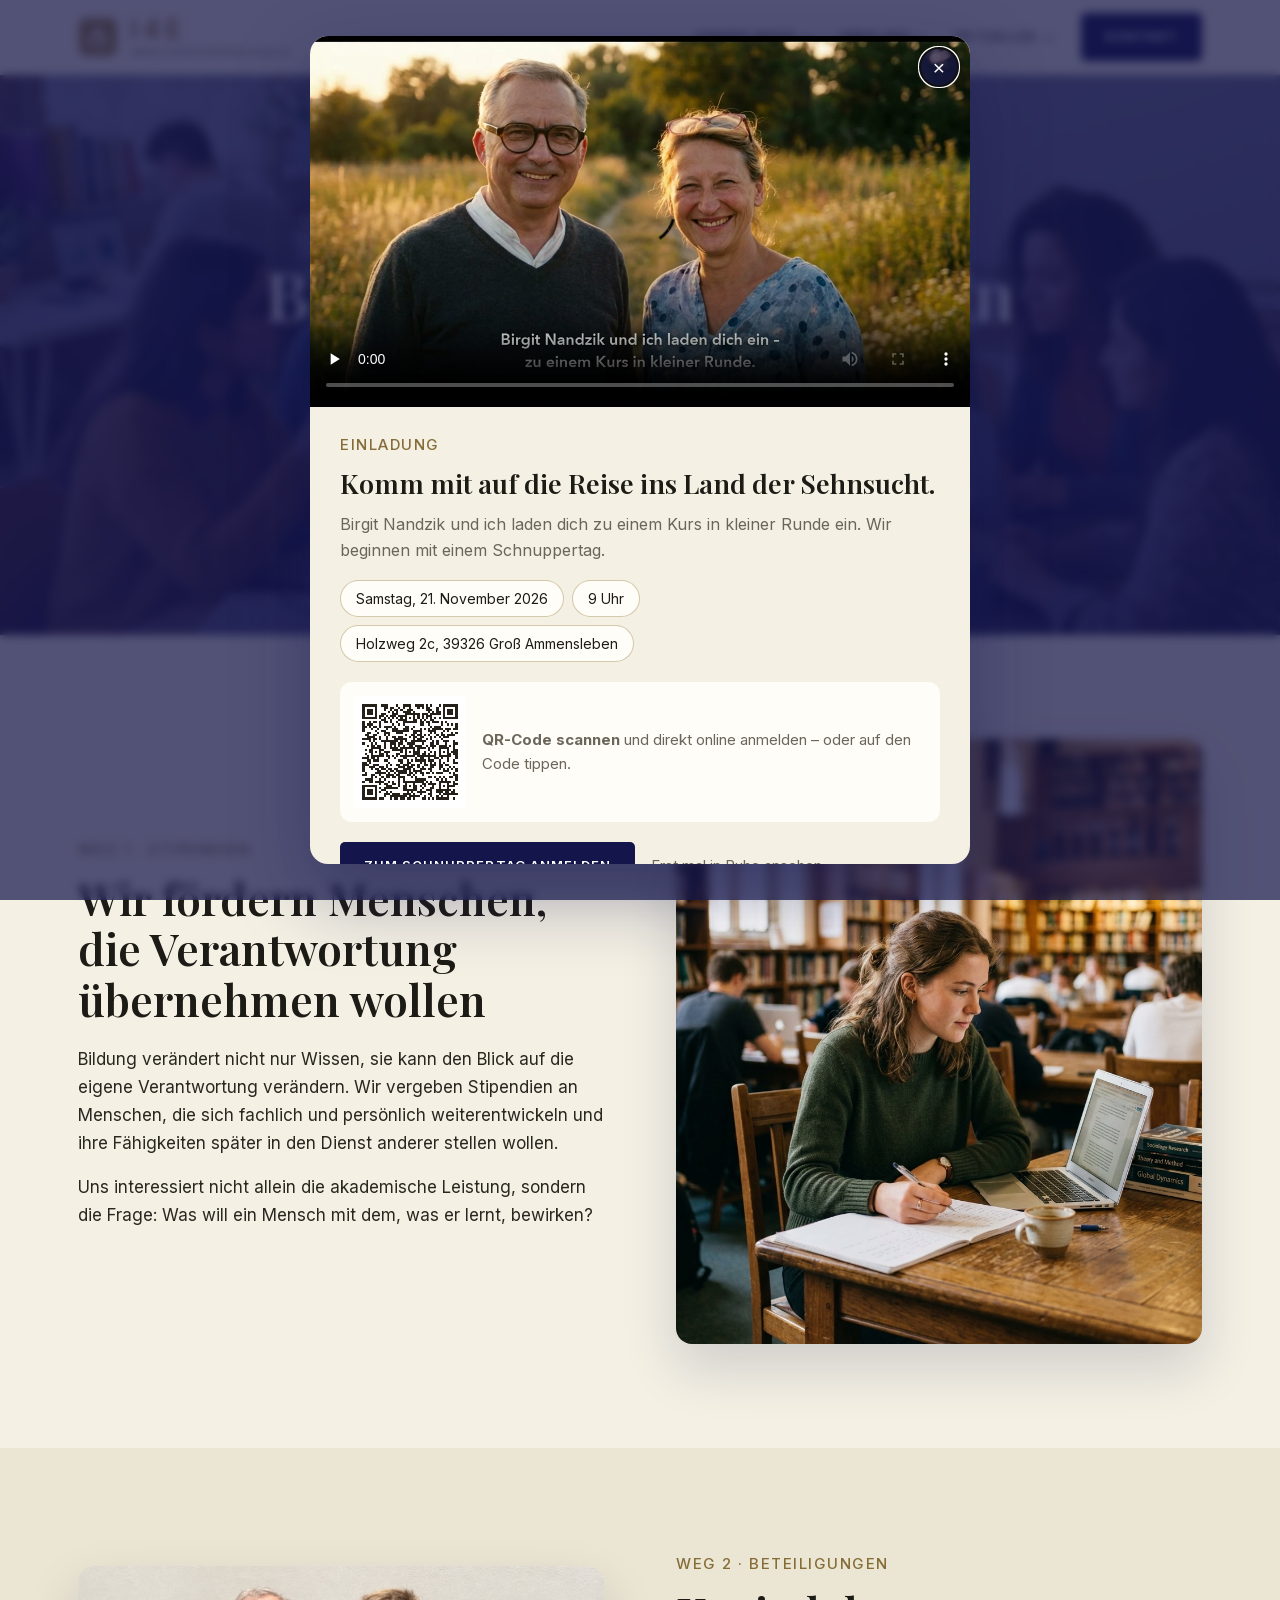
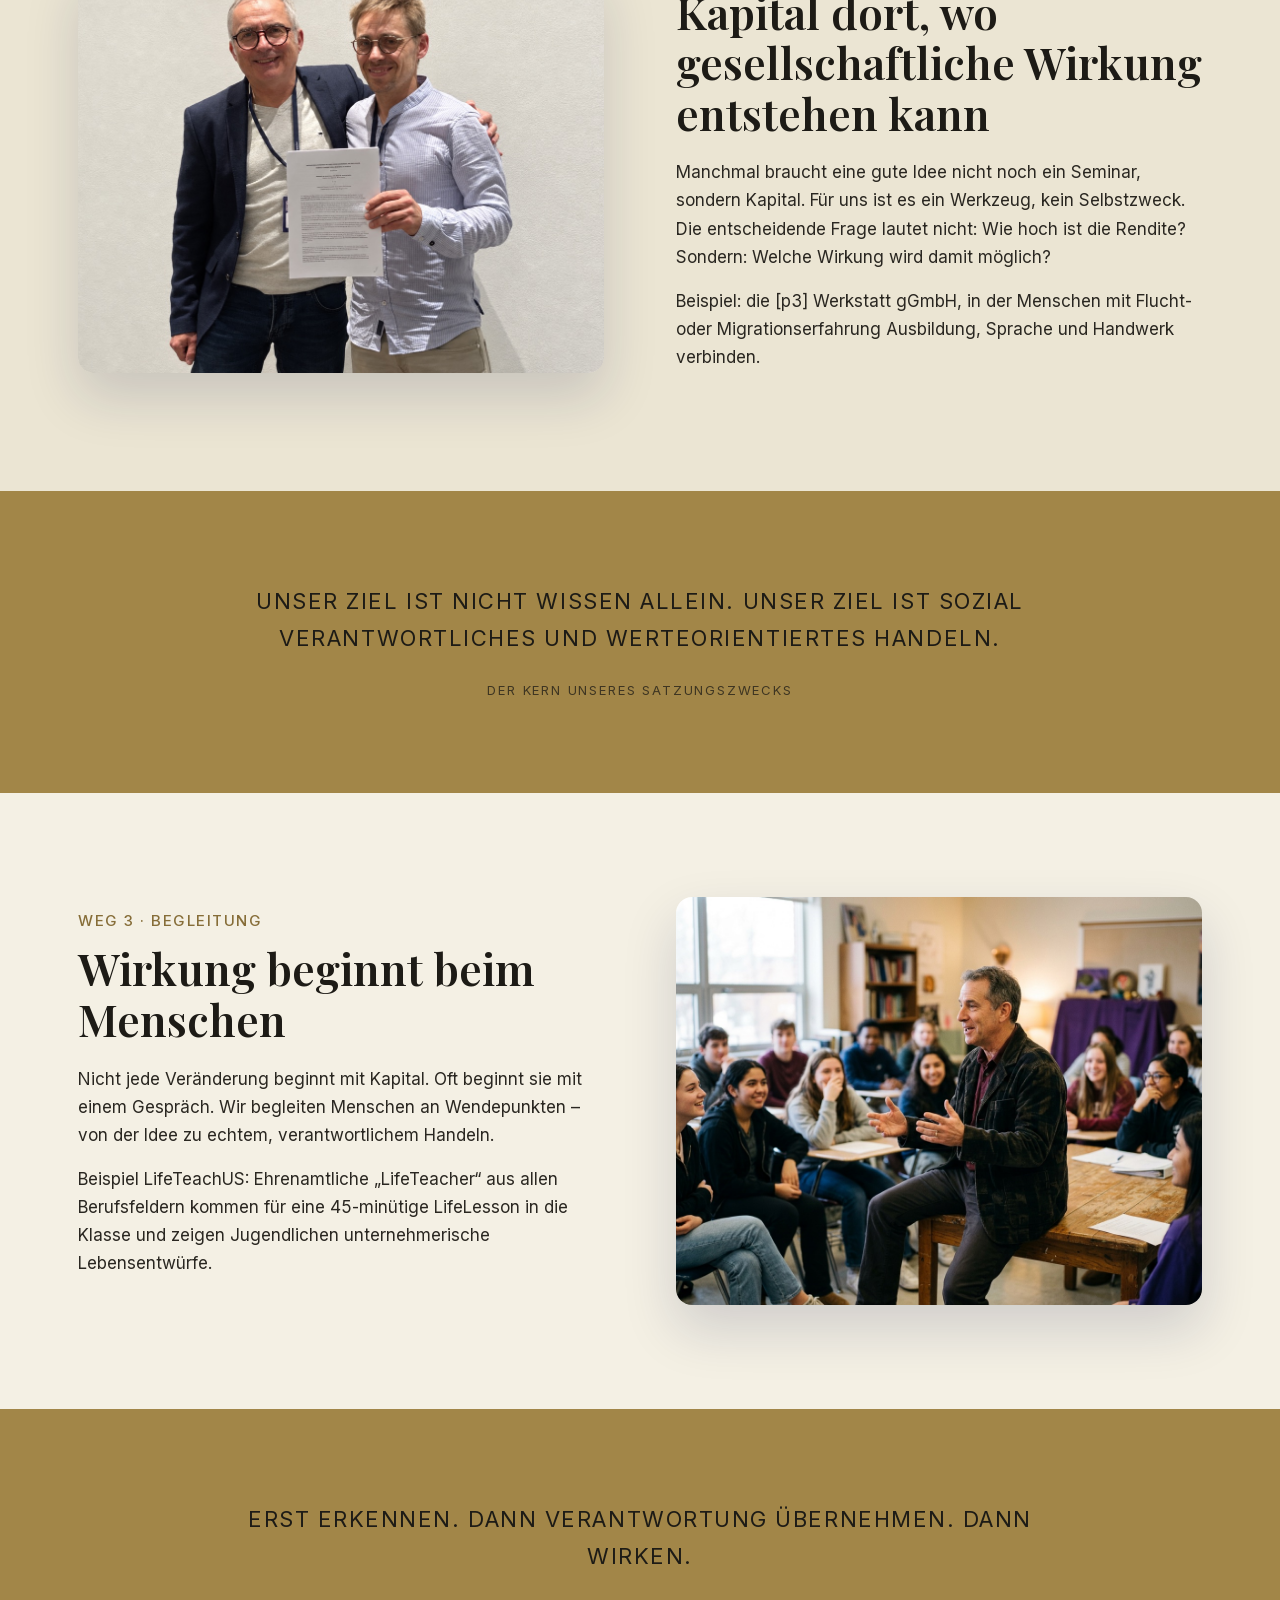
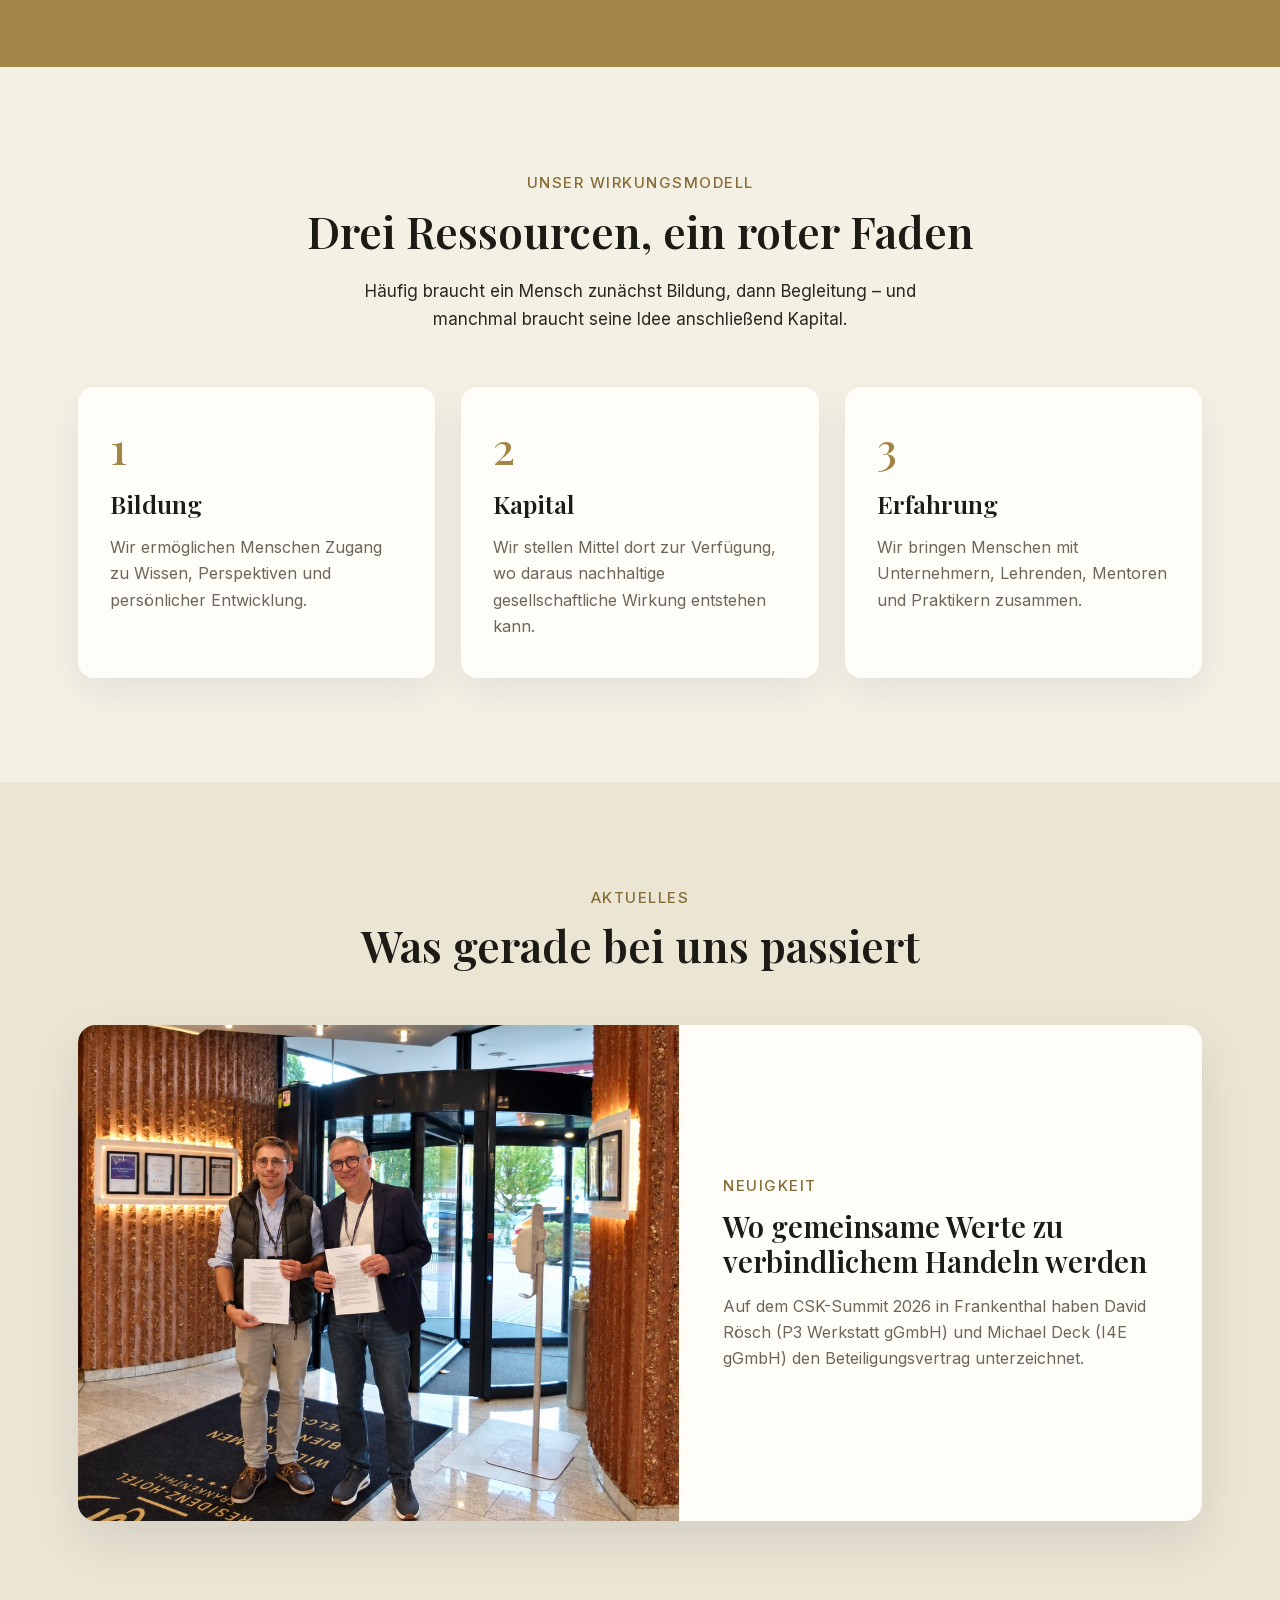
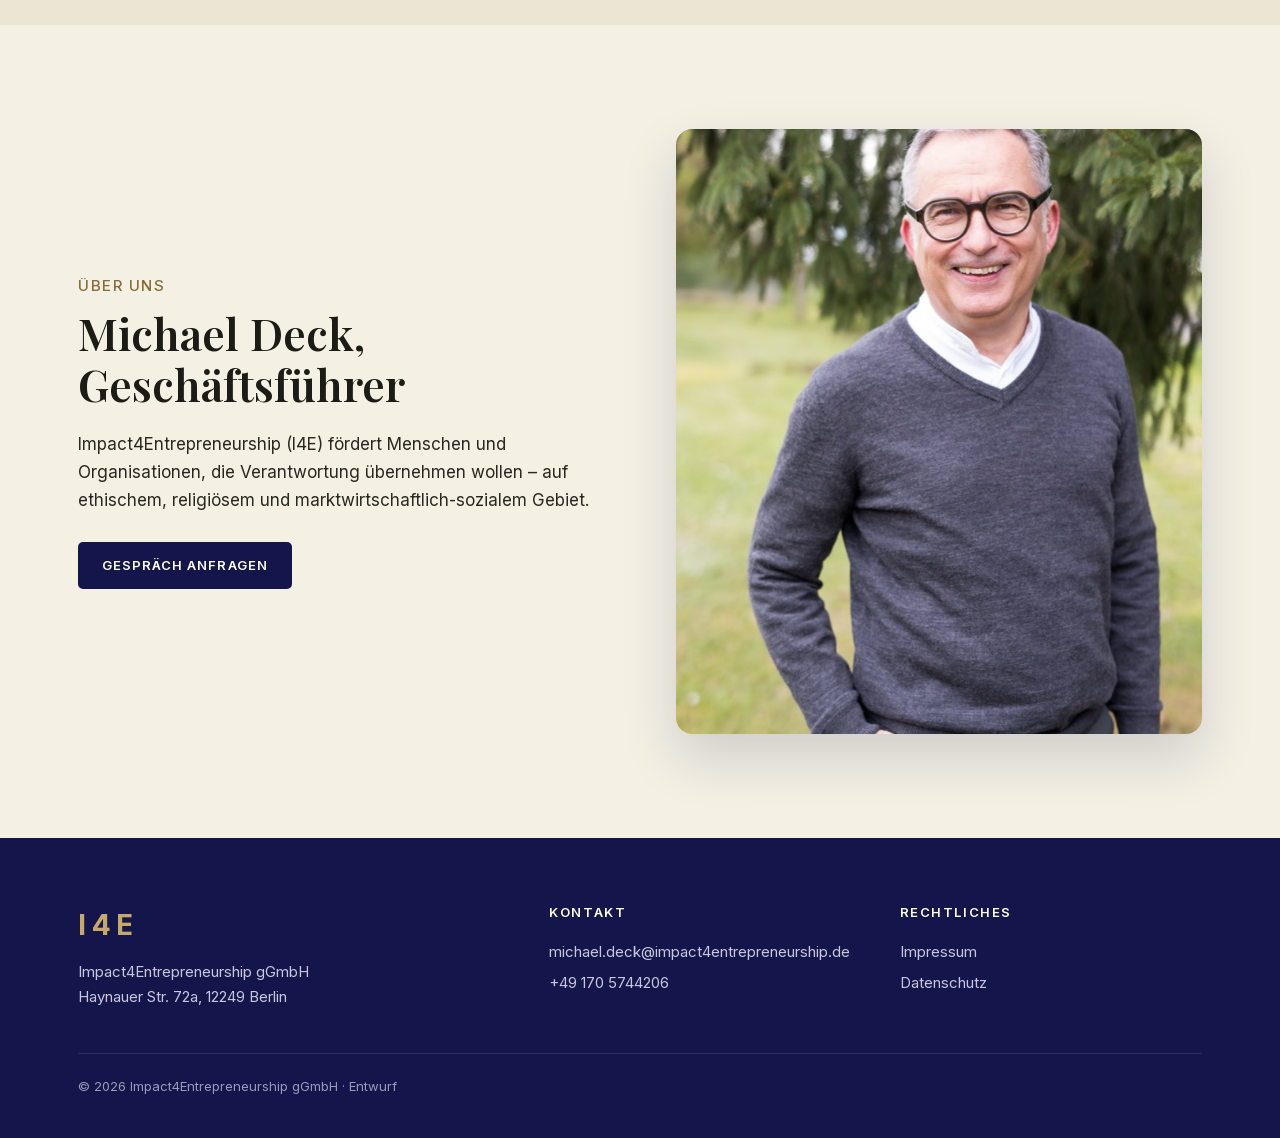
==== commit db85f25f: "Navigation: Neuigkeiten verlinkt auf Newsletter-Übersicht Co-Authored-By: Claude Sonnet 5.5 <noreply" ====
--- a/index.html
+++ b/index.html
@@ -168,7 +168,7 @@
       </div>
       <div class="nav-punkt"><a href="#aktuelles">Aktuelles</a>
         <div class="unter">
-          <a href="#aktuelles">Neuigkeiten</a>
+          <a href="newsletter.html">Neuigkeiten</a>
           <a href="podcast.html">Podcast „Menschen mit Wirkung“</a>
         </div>
       </div>
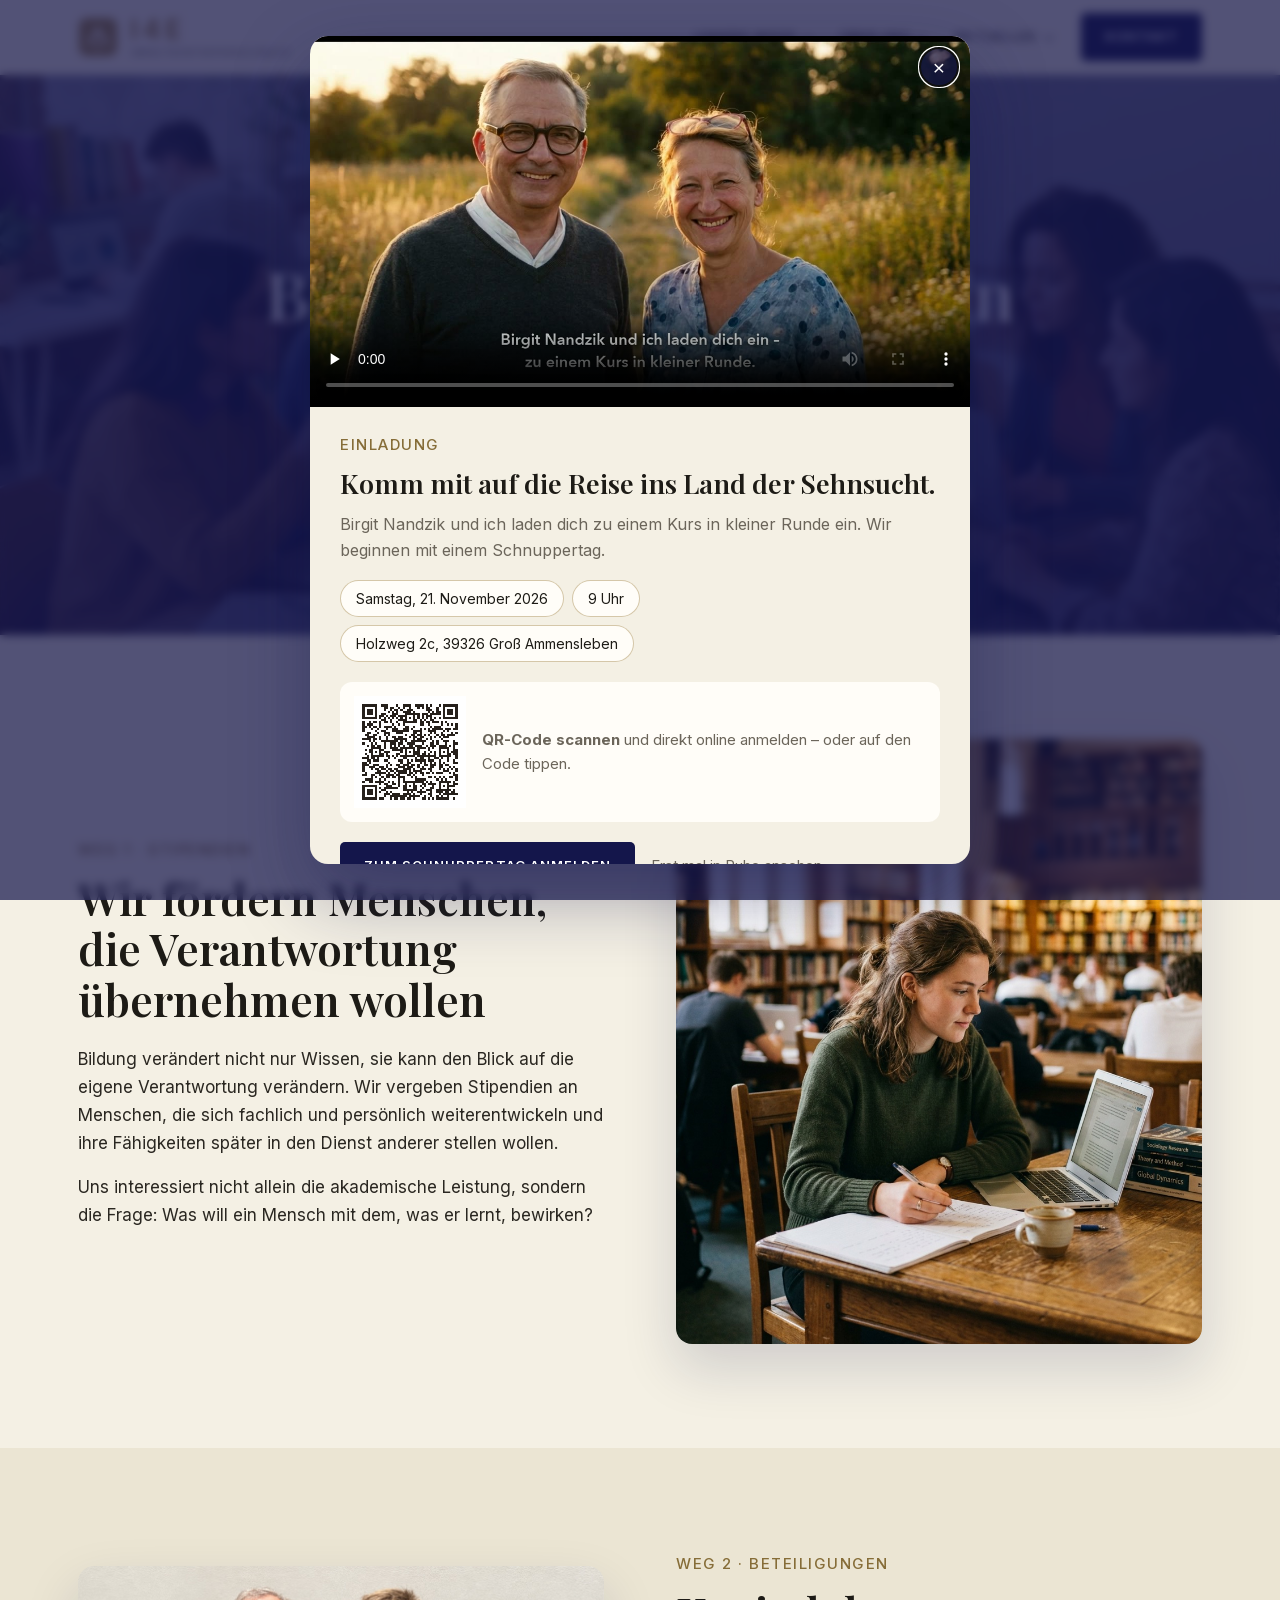
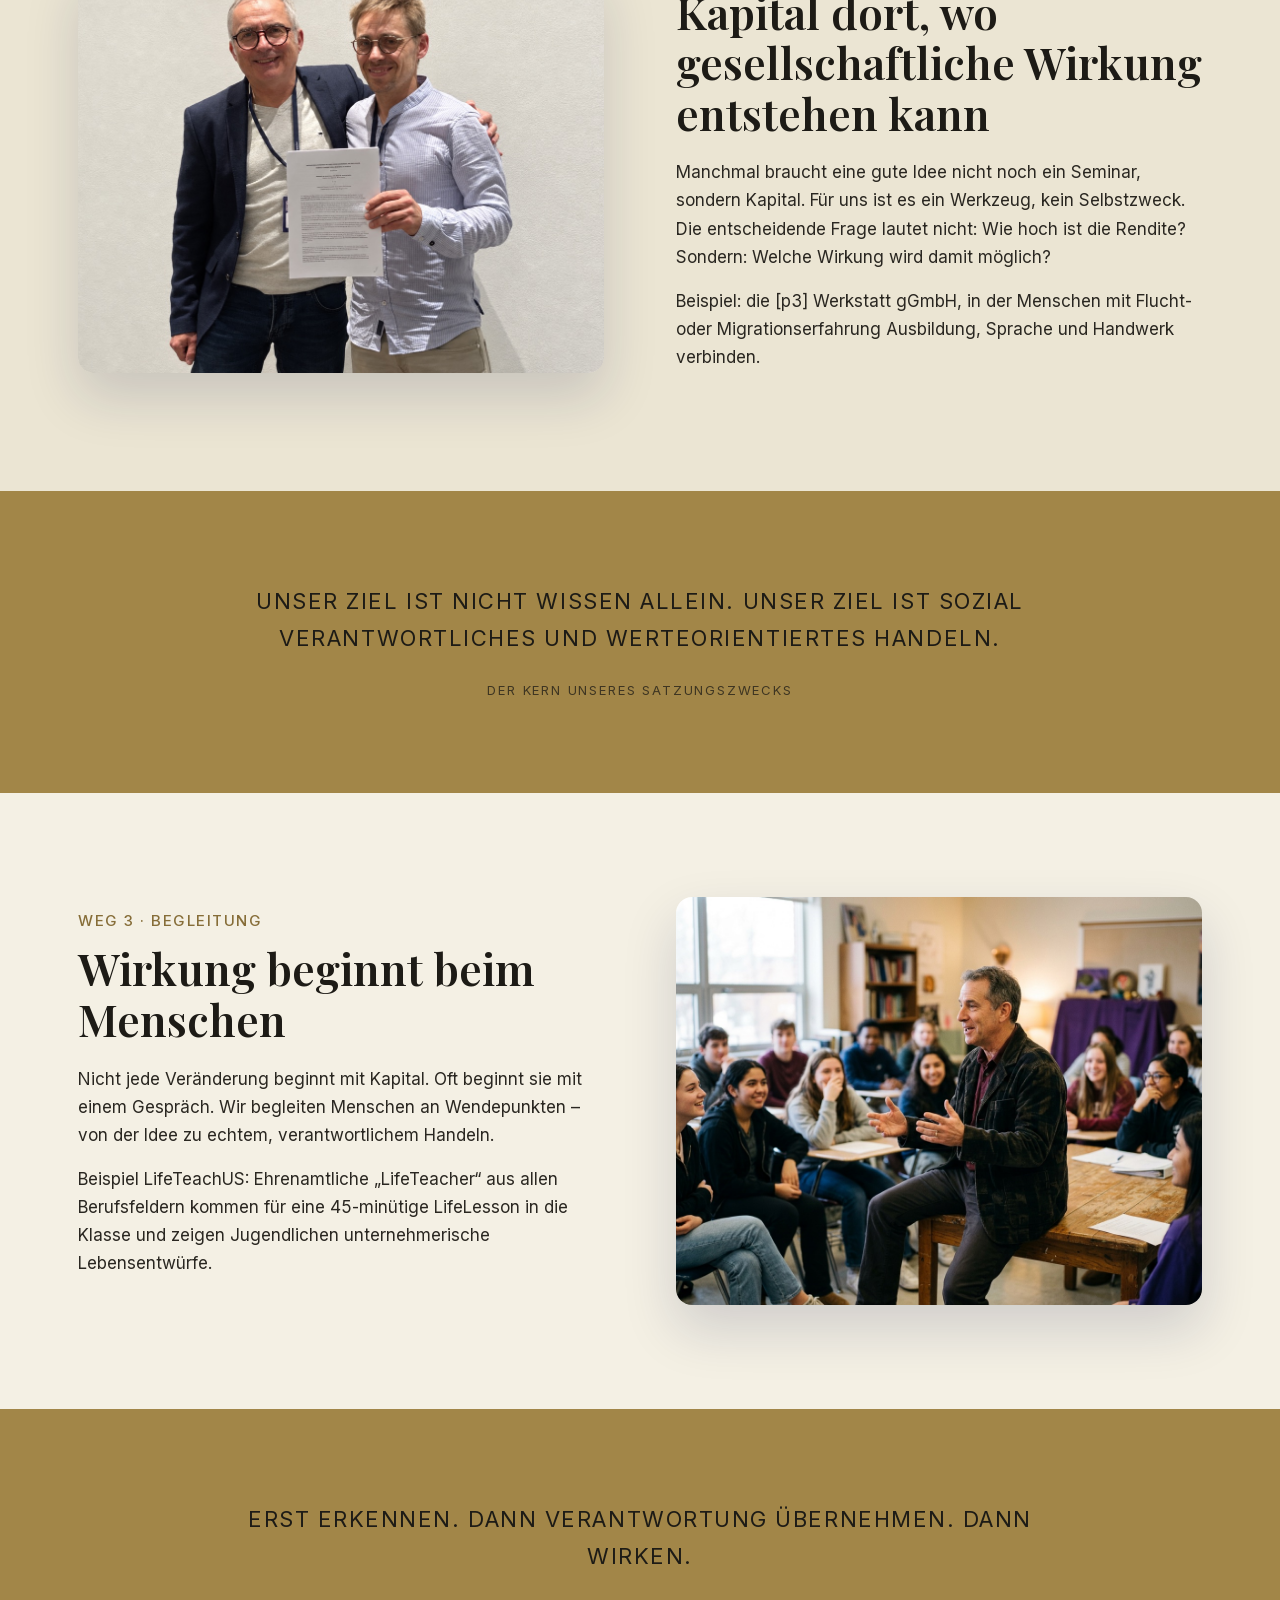
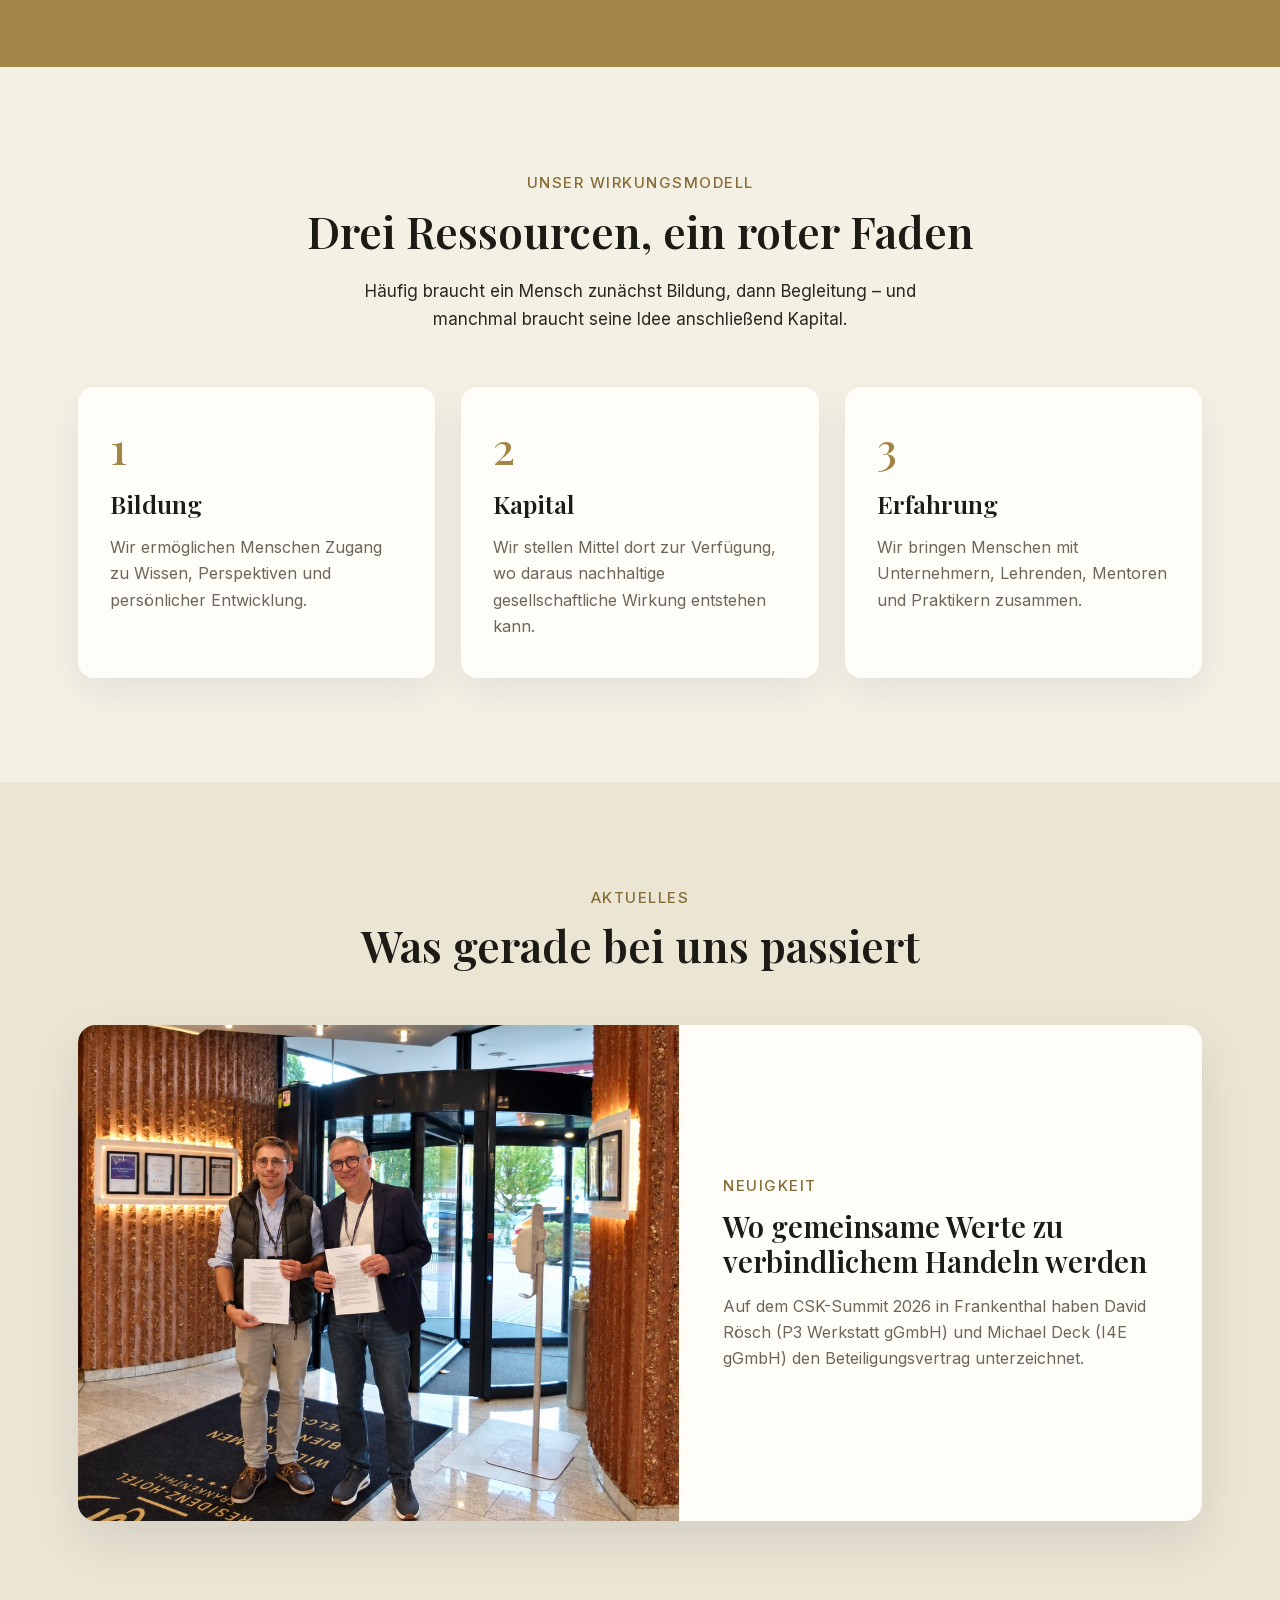
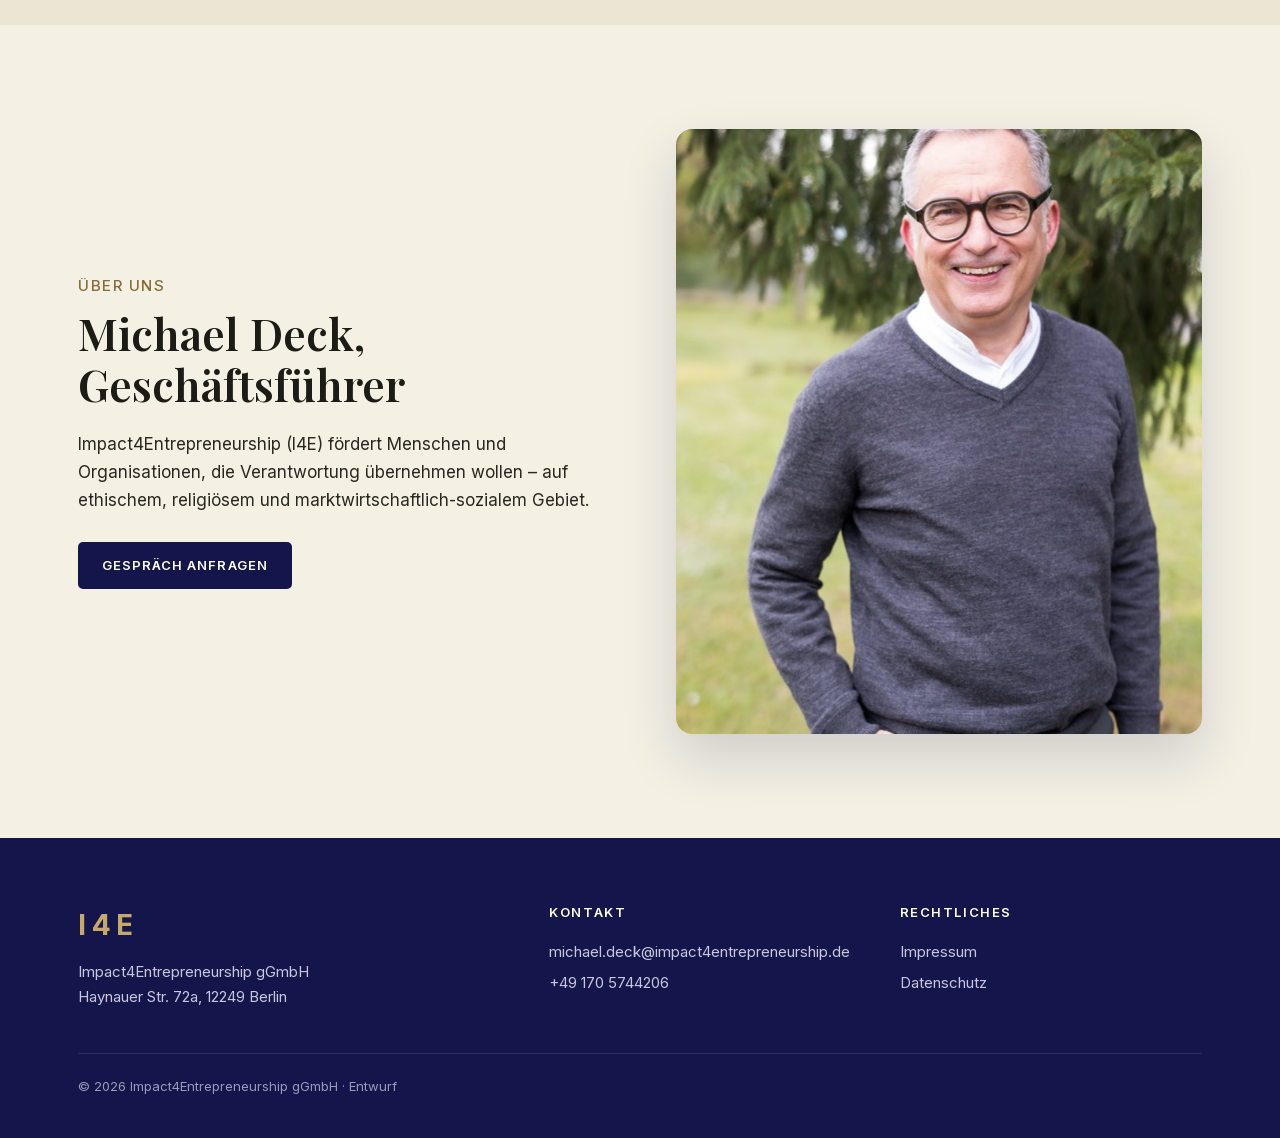
==== commit 26fc53da: "Navigation: Leitbild verweist auf Zielsatz-Abschnitt der Startseite Co-Authored-By: Claude Sonnet 5." ====
--- a/index.html
+++ b/index.html
@@ -163,7 +163,7 @@
         <div class="unter">
           <a href="#auftrag">Unser Auftrag</a>
           <a href="#modell">Wirkungsmodell</a>
-          <a href="leitbild.html">Leitbild</a>
+          <a href="#auftrag">Leitbild</a>
         </div>
       </div>
       <div class="nav-punkt"><a href="#aktuelles">Aktuelles</a>
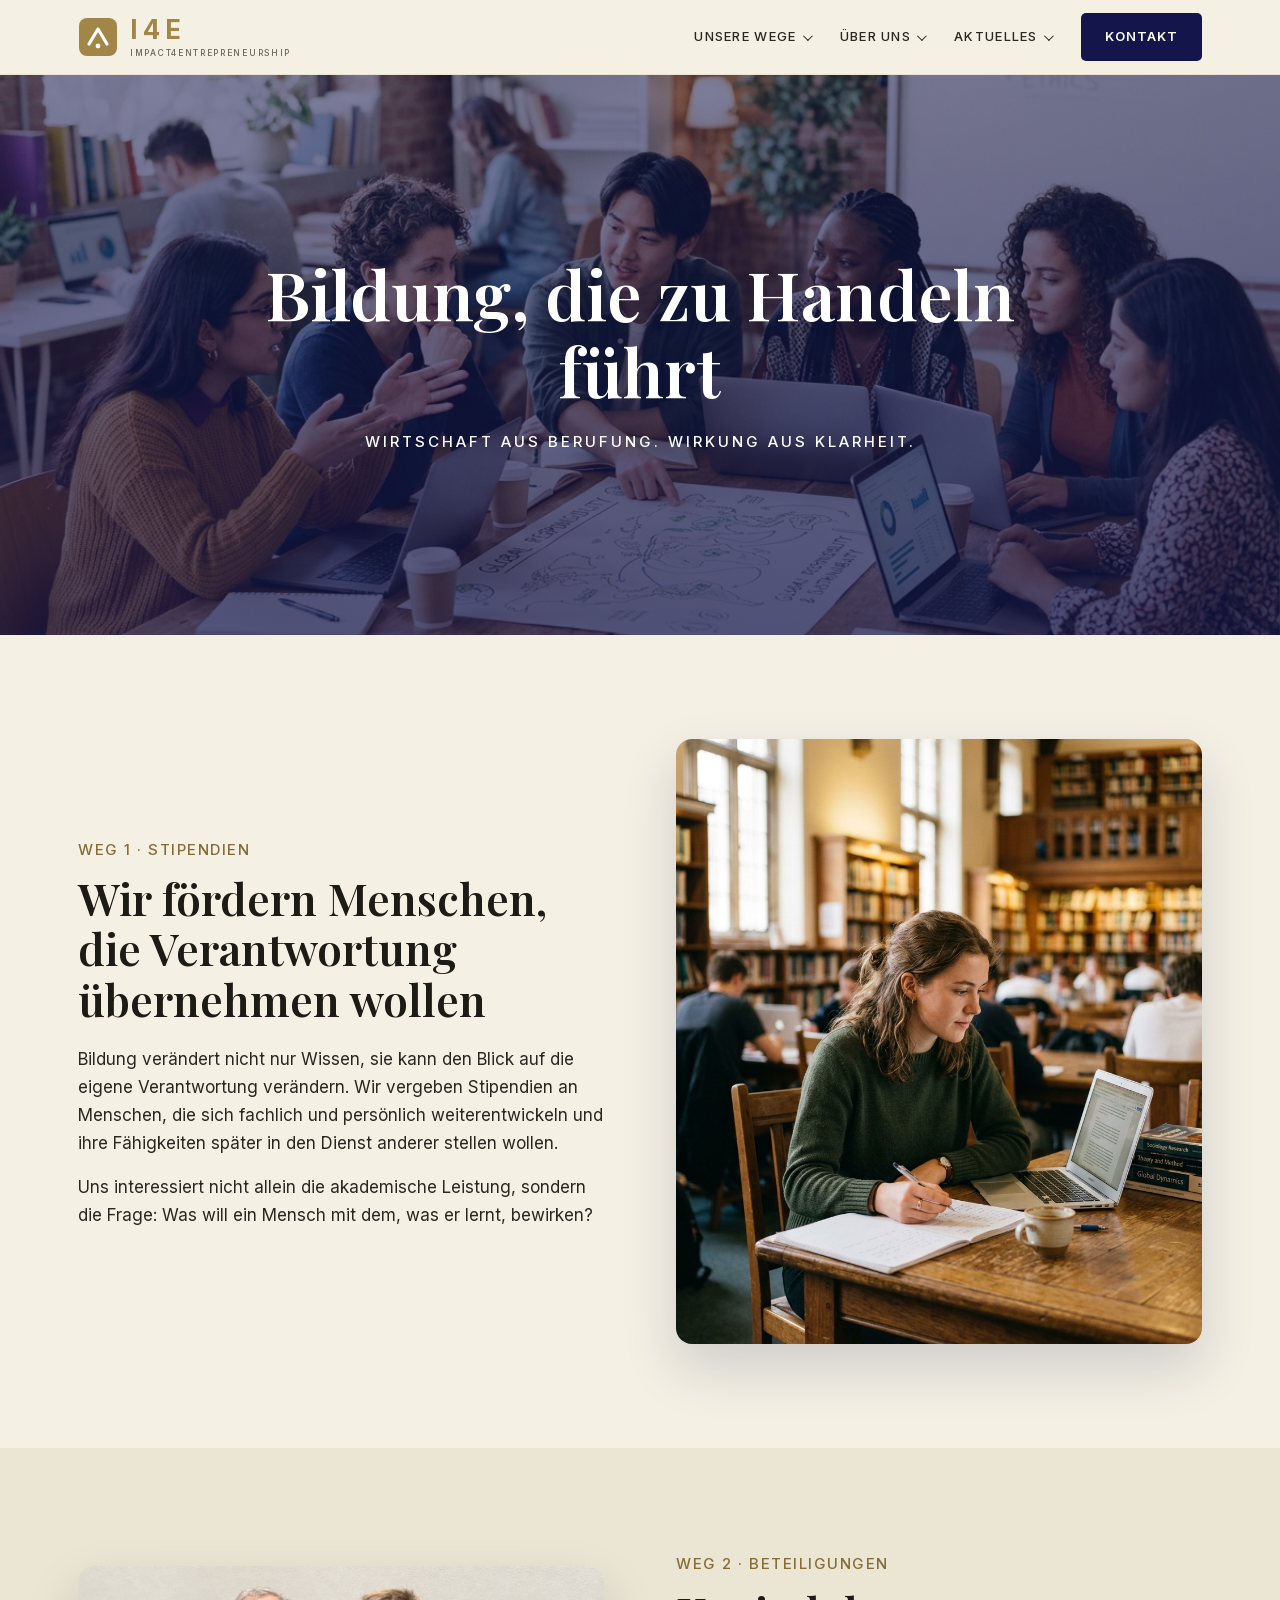
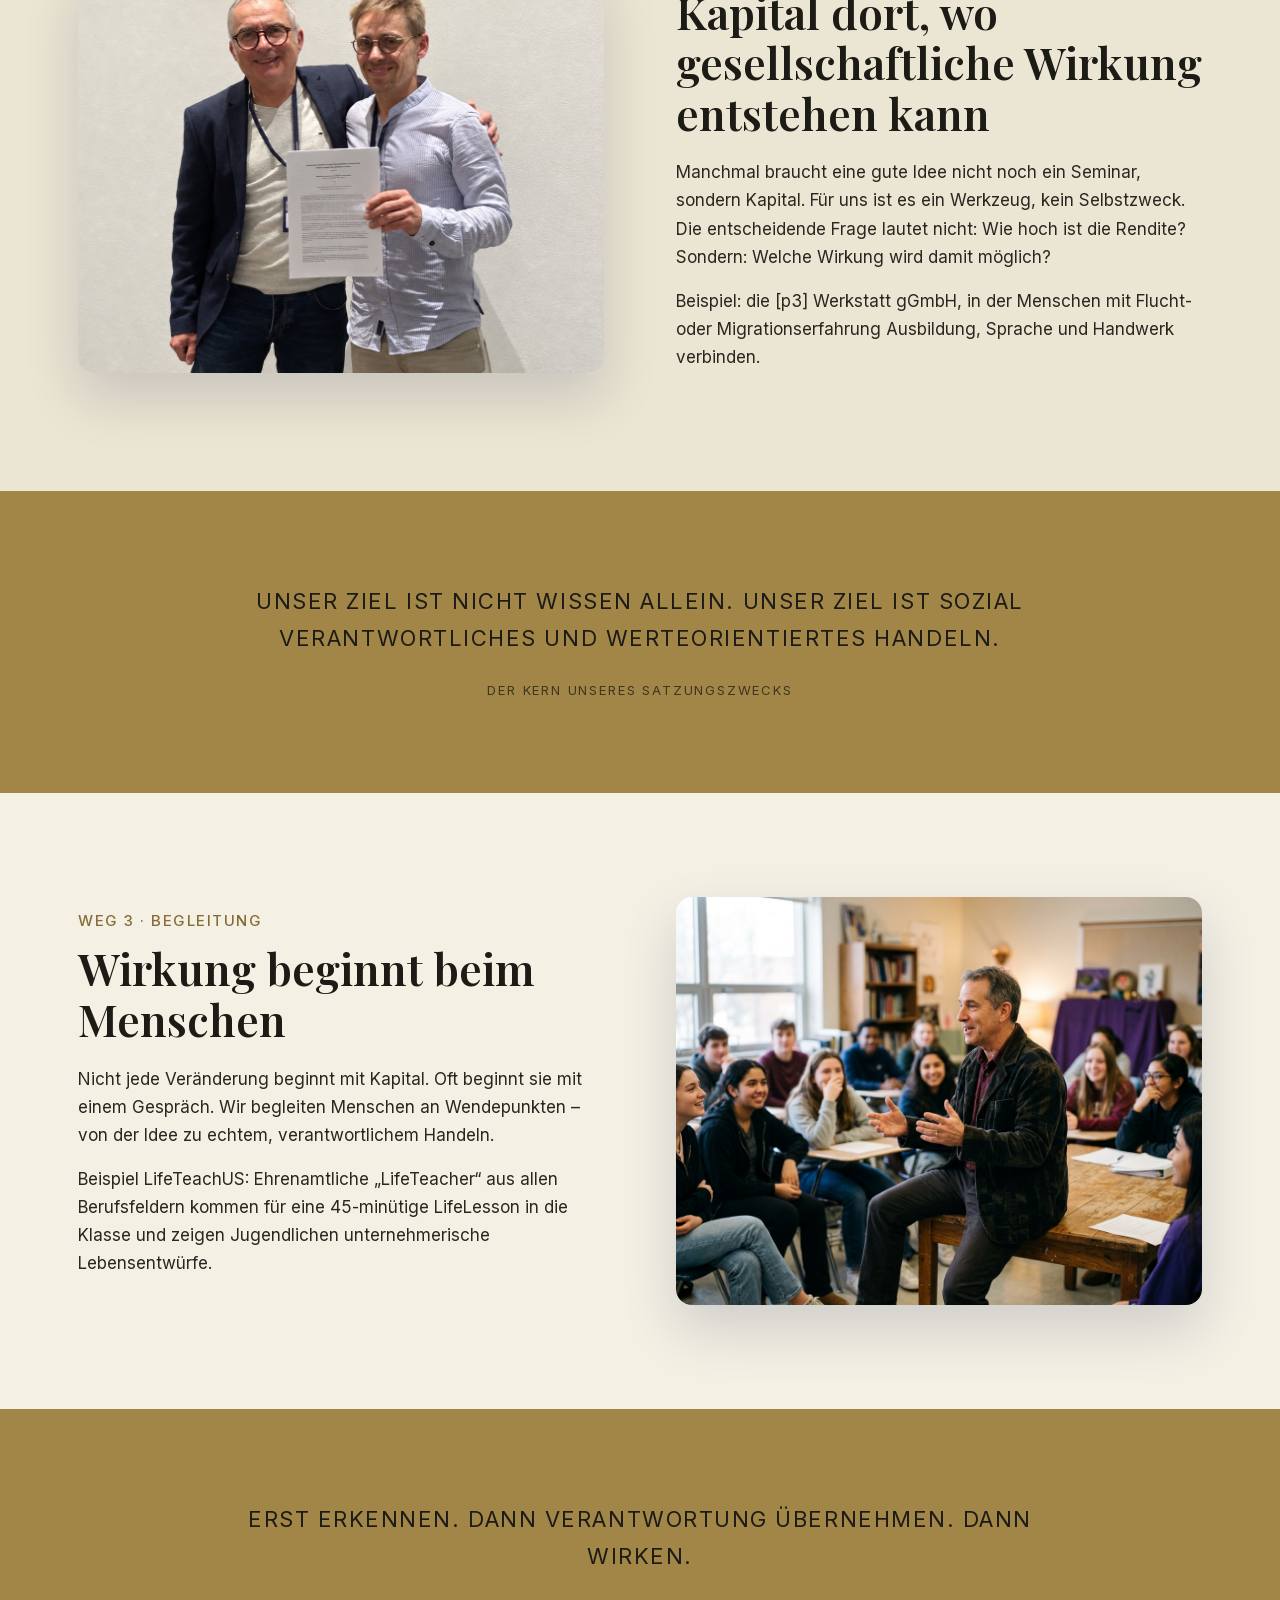
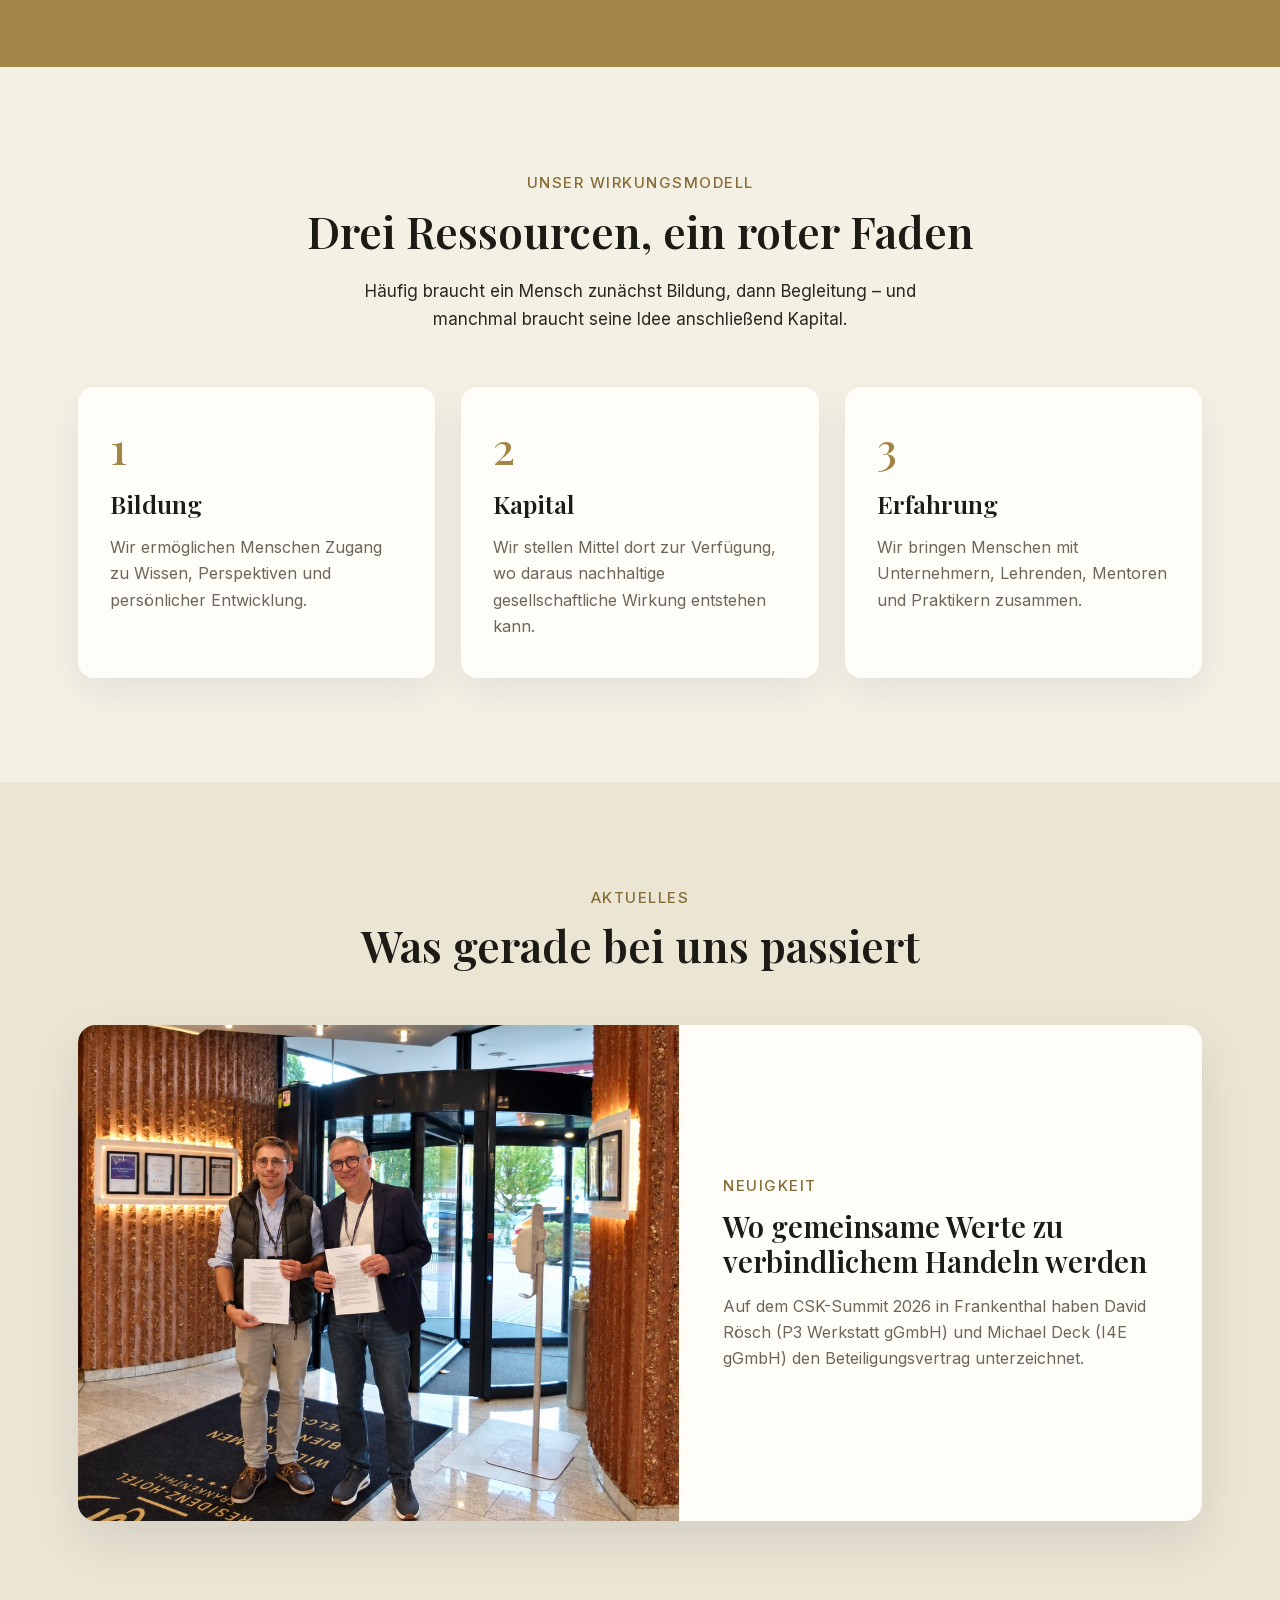
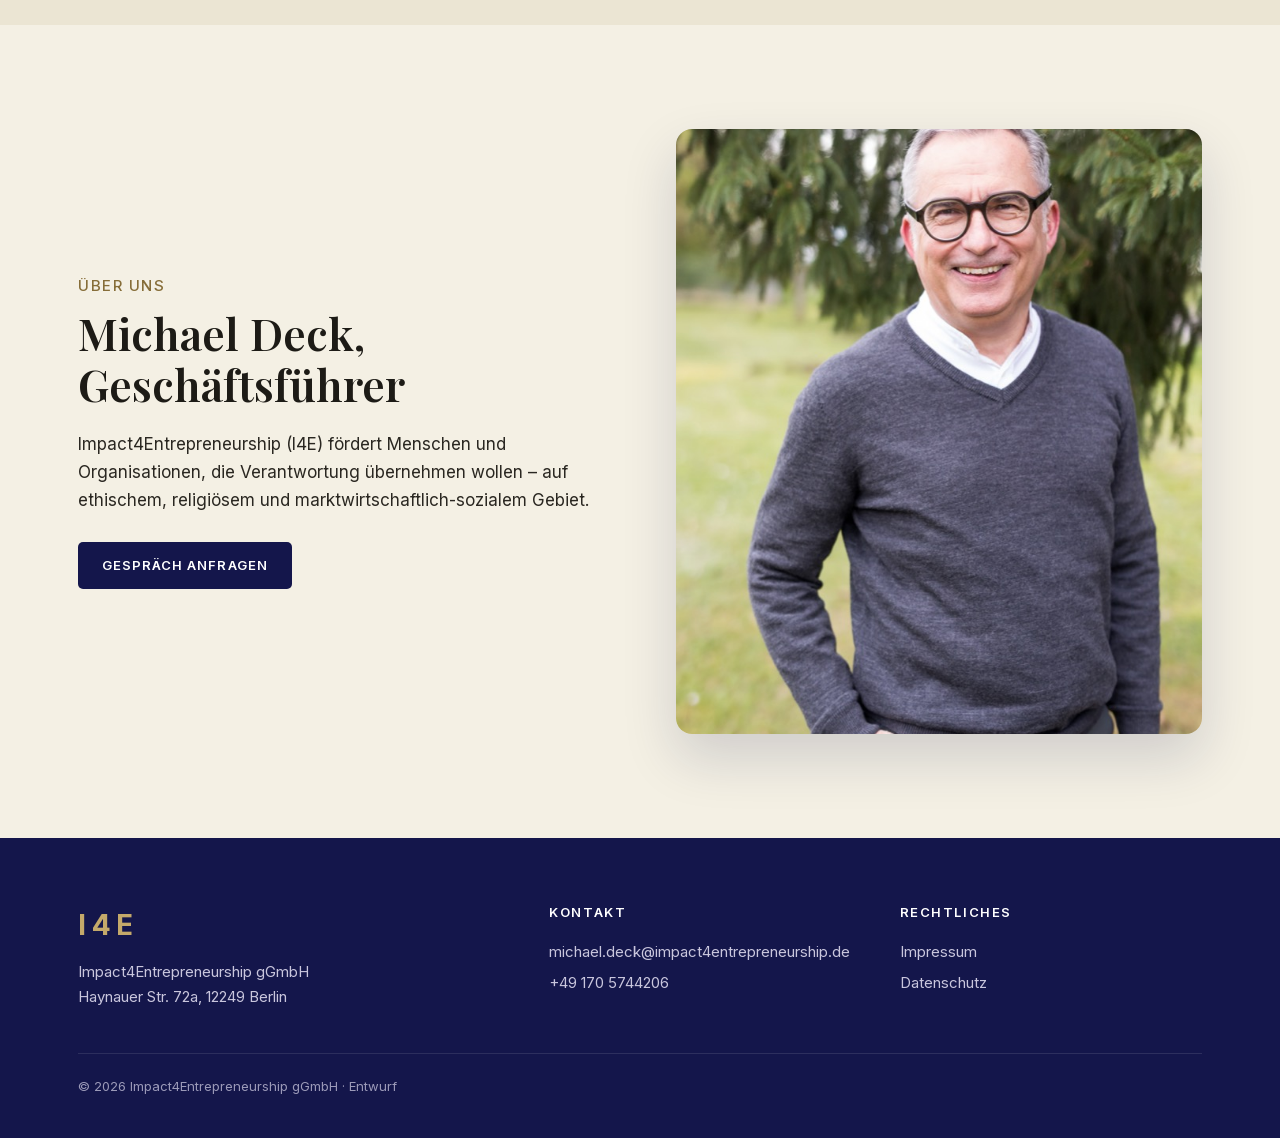
==== commit 81e6449f: "Startseite: Einladungs-Pop-up entfernt Co-Authored-By: Claude Sonnet 5.5 <noreply@anthropic.com>" ====
--- a/index.html
+++ b/index.html
@@ -108,34 +108,6 @@
   .nav-punkt>a::after{display:none;}
 }
 
-/* ---------- Pop-up (Rahmen) ---------- */
-.pop{position:fixed;inset:0;z-index:200;display:none;align-items:center;justify-content:center;padding:22px;background:rgba(20,22,75,.72);backdrop-filter:blur(5px);}
-.pop.offen{display:flex;}
-.pop-fenster{background:var(--creme);border-radius:18px;max-width:660px;width:100%;max-height:92vh;overflow-y:auto;position:relative;box-shadow:0 30px 76px rgba(20,22,75,.4);animation:popauf .32s ease both;}
-@keyframes popauf{from{opacity:0;transform:translateY(16px) scale(.985);}to{opacity:1;}}
-.pop-fenster img{width:100%;height:auto;aspect-ratio:4/3;object-fit:cover;object-position:center 20%;display:block;border-radius:18px 18px 0 0;}
-.pop-text{padding:26px 30px 30px;}
-.pop-text h3{font-family:var(--serif);font-weight:600;font-size:27px;line-height:1.18;color:var(--tinte);margin-bottom:12px;}
-.pop-text p{font-size:16px;color:var(--sanft);line-height:1.62;margin:0 0 12px;}
-.pop-text .pop-bild{font-size:14px;font-style:italic;margin-top:16px;}
-.pop-knoepfe{margin-top:20px;}
-.pop-zu{position:absolute;top:12px;right:12px;width:38px;height:38px;border:0;border-radius:50%;background:rgba(20,22,75,.7);color:#fff;font-size:21px;line-height:1;cursor:pointer;z-index:2;}
-.pop-zu:hover{background:rgba(20,22,75,.9);}
-@media(prefers-reduced-motion:reduce){.pop-fenster{animation:none;}}
-@media(max-width:760px){.pop-text{padding:22px 22px 26px;}.pop-text h3{font-size:22px;}}
-
-/* ---------- Pop-up: Einladung Schnuppertag ---------- */
-.pop-video{width:100%;height:auto;aspect-ratio:16/9;display:block;border-radius:18px 18px 0 0;background:#000;}
-.pop-fakten{display:flex;flex-wrap:wrap;gap:8px;margin:16px 0 20px;}
-.pop-fakten span{background:var(--weiss);border:1px solid rgba(162,134,72,.45);border-radius:100px;padding:6px 15px;font-size:14px;color:var(--tinte);}
-.pop-qr{display:flex;align-items:center;gap:16px;margin:0 0 20px;padding:14px;background:var(--weiss);border-radius:12px;}
-.pop-qr a{flex:none;display:block;width:112px;line-height:0;}
-.pop-qr svg{width:100%;height:auto;display:block;}
-.pop-qr p{font-size:15px;margin:0;}
-.pop-knoepfe{display:flex;flex-wrap:wrap;gap:12px;align-items:center;}
-.pop-spaeter{background:none;border:0;color:var(--sanft);font-size:15px;cursor:pointer;text-decoration:underline;padding:8px 4px;font-family:inherit;}
-.pop-spaeter:hover{color:var(--tinte);}
-.pop-fenster video{object-fit:cover;}
 </style>
 </head>
 <body>
@@ -308,86 +280,5 @@
 m.addEventListener('click',function(){var o=n.classList.toggle('offen');m.setAttribute('aria-expanded',o);});
 n.addEventListener('click',function(e){if(e.target.tagName==='A')n.classList.remove('offen');});
 </script>
-<!-- ================= POP-UP 2: EINLADUNG SCHNUPPERTAG ================= -->
-<div class="pop" id="pop2" role="dialog" aria-modal="true" aria-labelledby="pop2-titel" hidden>
-  <div class="pop-fenster">
-    <button class="pop-zu" id="pop2-zu" type="button" aria-label="Einladung schließen">&times;</button>
-    <video class="pop-video" id="pop2-video" controls preload="none" playsinline poster="video/reise-sehnsucht-poster.jpg" width="1280" height="720">
-      <source src="video/reise-sehnsucht.mp4" type="video/mp4">
-    </video>
-    <div class="pop-text">
-      <div class="auge">Einladung</div>
-      <h3 id="pop2-titel">Komm mit auf die Reise ins Land der Sehnsucht.</h3>
-      <p>Birgit Nandzik und ich laden dich zu einem Kurs in kleiner Runde ein. Wir beginnen mit einem Schnuppertag.</p>
-      <div class="pop-fakten">
-        <span>Samstag, 21. November 2026</span>
-        <span>9 Uhr</span>
-        <span>Holzweg 2c, 39326 Groß Ammensleben</span>
-      </div>
-      <div class="pop-qr">
-        <a href="https://impact4entrepreneurship.github.io/event-anmeldung/anmelden.html?e=daedcbea-a355-4adf-b50c-0853f34a6a27" aria-label="Online zum Schnuppertag anmelden"><svg xmlns="http://www.w3.org/2000/svg" viewBox="-4 -4 53 53" shape-rendering="crispEdges" role="img" aria-label="QR-Code zur Anmeldung"><rect x="-4" y="-4" width="53" height="53" fill="#fff"/><path fill="#26201B" d="M0 0h1v1h-1zM1 0h1v1h-1zM2 0h1v1h-1zM3 0h1v1h-1zM4 0h1v1h-1zM5 0h1v1h-1zM6 0h1v1h-1zM9 0h1v1h-1zM10 0h1v1h-1zM11 0h1v1h-1zM16 0h1v1h-1zM19 0h1v1h-1zM20 0h1v1h-1zM21 0h1v1h-1zM22 0h1v1h-1zM25 0h1v1h-1zM26 0h1v1h-1zM27 0h1v1h-1zM28 0h1v1h-1zM30 0h1v1h-1zM32 0h1v1h-1zM36 0h1v1h-1zM38 0h1v1h-1zM39 0h1v1h-1zM40 0h1v1h-1zM41 0h1v1h-1zM42 0h1v1h-1zM43 0h1v1h-1zM44 0h1v1h-1zM0 1h1v1h-1zM6 1h1v1h-1zM10 1h1v1h-1zM11 1h1v1h-1zM13 1h1v1h-1zM14 1h1v1h-1zM17 1h1v1h-1zM19 1h1v1h-1zM22 1h1v1h-1zM26 1h1v1h-1zM28 1h1v1h-1zM30 1h1v1h-1zM31 1h1v1h-1zM35 1h1v1h-1zM38 1h1v1h-1zM44 1h1v1h-1zM0 2h1v1h-1zM2 2h1v1h-1zM3 2h1v1h-1zM4 2h1v1h-1zM6 2h1v1h-1zM10 2h1v1h-1zM13 2h1v1h-1zM15 2h1v1h-1zM16 2h1v1h-1zM18 2h1v1h-1zM21 2h1v1h-1zM22 2h1v1h-1zM23 2h1v1h-1zM30 2h1v1h-1zM31 2h1v1h-1zM32 2h1v1h-1zM35 2h1v1h-1zM38 2h1v1h-1zM40 2h1v1h-1zM41 2h1v1h-1zM42 2h1v1h-1zM44 2h1v1h-1zM0 3h1v1h-1zM2 3h1v1h-1zM3 3h1v1h-1zM4 3h1v1h-1zM6 3h1v1h-1zM12 3h1v1h-1zM14 3h1v1h-1zM16 3h1v1h-1zM19 3h1v1h-1zM20 3h1v1h-1zM21 3h1v1h-1zM22 3h1v1h-1zM24 3h1v1h-1zM31 3h1v1h-1zM33 3h1v1h-1zM35 3h1v1h-1zM36 3h1v1h-1zM38 3h1v1h-1zM40 3h1v1h-1zM41 3h1v1h-1zM42 3h1v1h-1zM44 3h1v1h-1zM0 4h1v1h-1zM2 4h1v1h-1zM3 4h1v1h-1zM4 4h1v1h-1zM6 4h1v1h-1zM9 4h1v1h-1zM10 4h1v1h-1zM14 4h1v1h-1zM15 4h1v1h-1zM16 4h1v1h-1zM20 4h1v1h-1zM21 4h1v1h-1zM22 4h1v1h-1zM23 4h1v1h-1zM24 4h1v1h-1zM25 4h1v1h-1zM26 4h1v1h-1zM28 4h1v1h-1zM29 4h1v1h-1zM30 4h1v1h-1zM32 4h1v1h-1zM33 4h1v1h-1zM34 4h1v1h-1zM35 4h1v1h-1zM36 4h1v1h-1zM38 4h1v1h-1zM40 4h1v1h-1zM41 4h1v1h-1zM42 4h1v1h-1zM44 4h1v1h-1zM0 5h1v1h-1zM6 5h1v1h-1zM8 5h1v1h-1zM9 5h1v1h-1zM11 5h1v1h-1zM13 5h1v1h-1zM14 5h1v1h-1zM15 5h1v1h-1zM17 5h1v1h-1zM18 5h1v1h-1zM19 5h1v1h-1zM20 5h1v1h-1zM24 5h1v1h-1zM26 5h1v1h-1zM28 5h1v1h-1zM30 5h1v1h-1zM31 5h1v1h-1zM32 5h1v1h-1zM38 5h1v1h-1zM44 5h1v1h-1zM0 6h1v1h-1zM1 6h1v1h-1zM2 6h1v1h-1zM3 6h1v1h-1zM4 6h1v1h-1zM5 6h1v1h-1zM6 6h1v1h-1zM8 6h1v1h-1zM10 6h1v1h-1zM12 6h1v1h-1zM14 6h1v1h-1zM16 6h1v1h-1zM18 6h1v1h-1zM20 6h1v1h-1zM22 6h1v1h-1zM24 6h1v1h-1zM26 6h1v1h-1zM28 6h1v1h-1zM30 6h1v1h-1zM32 6h1v1h-1zM34 6h1v1h-1zM36 6h1v1h-1zM38 6h1v1h-1zM39 6h1v1h-1zM40 6h1v1h-1zM41 6h1v1h-1zM42 6h1v1h-1zM43 6h1v1h-1zM44 6h1v1h-1zM9 7h1v1h-1zM10 7h1v1h-1zM13 7h1v1h-1zM17 7h1v1h-1zM18 7h1v1h-1zM19 7h1v1h-1zM20 7h1v1h-1zM24 7h1v1h-1zM25 7h1v1h-1zM27 7h1v1h-1zM29 7h1v1h-1zM32 7h1v1h-1zM33 7h1v1h-1zM0 8h1v1h-1zM3 8h1v1h-1zM5 8h1v1h-1zM6 8h1v1h-1zM8 8h1v1h-1zM10 8h1v1h-1zM11 8h1v1h-1zM13 8h1v1h-1zM16 8h1v1h-1zM19 8h1v1h-1zM20 8h1v1h-1zM21 8h1v1h-1zM22 8h1v1h-1zM23 8h1v1h-1zM24 8h1v1h-1zM25 8h1v1h-1zM27 8h1v1h-1zM28 8h1v1h-1zM30 8h1v1h-1zM31 8h1v1h-1zM33 8h1v1h-1zM34 8h1v1h-1zM35 8h1v1h-1zM37 8h1v1h-1zM39 8h1v1h-1zM0 9h1v1h-1zM2 9h1v1h-1zM3 9h1v1h-1zM4 9h1v1h-1zM8 9h1v1h-1zM14 9h1v1h-1zM17 9h1v1h-1zM19 9h1v1h-1zM27 9h1v1h-1zM28 9h1v1h-1zM31 9h1v1h-1zM37 9h1v1h-1zM40 9h1v1h-1zM42 9h1v1h-1zM44 9h1v1h-1zM0 10h1v1h-1zM1 10h1v1h-1zM3 10h1v1h-1zM5 10h1v1h-1zM6 10h1v1h-1zM8 10h1v1h-1zM10 10h1v1h-1zM11 10h1v1h-1zM12 10h1v1h-1zM13 10h1v1h-1zM15 10h1v1h-1zM20 10h1v1h-1zM21 10h1v1h-1zM24 10h1v1h-1zM32 10h1v1h-1zM34 10h1v1h-1zM35 10h1v1h-1zM36 10h1v1h-1zM44 10h1v1h-1zM0 11h1v1h-1zM4 11h1v1h-1zM7 11h1v1h-1zM11 11h1v1h-1zM14 11h1v1h-1zM15 11h1v1h-1zM16 11h1v1h-1zM19 11h1v1h-1zM20 11h1v1h-1zM21 11h1v1h-1zM23 11h1v1h-1zM27 11h1v1h-1zM29 11h1v1h-1zM31 11h1v1h-1zM33 11h1v1h-1zM34 11h1v1h-1zM35 11h1v1h-1zM36 11h1v1h-1zM37 11h1v1h-1zM39 11h1v1h-1zM40 11h1v1h-1zM41 11h1v1h-1zM43 11h1v1h-1zM44 11h1v1h-1zM0 12h1v1h-1zM6 12h1v1h-1zM9 12h1v1h-1zM10 12h1v1h-1zM14 12h1v1h-1zM15 12h1v1h-1zM16 12h1v1h-1zM17 12h1v1h-1zM18 12h1v1h-1zM19 12h1v1h-1zM20 12h1v1h-1zM21 12h1v1h-1zM24 12h1v1h-1zM25 12h1v1h-1zM26 12h1v1h-1zM27 12h1v1h-1zM31 12h1v1h-1zM32 12h1v1h-1zM33 12h1v1h-1zM34 12h1v1h-1zM38 12h1v1h-1zM40 12h1v1h-1zM2 13h1v1h-1zM3 13h1v1h-1zM7 13h1v1h-1zM10 13h1v1h-1zM11 13h1v1h-1zM12 13h1v1h-1zM16 13h1v1h-1zM17 13h1v1h-1zM18 13h1v1h-1zM24 13h1v1h-1zM25 13h1v1h-1zM27 13h1v1h-1zM32 13h1v1h-1zM34 13h1v1h-1zM37 13h1v1h-1zM42 13h1v1h-1zM44 13h1v1h-1zM1 14h1v1h-1zM2 14h1v1h-1zM5 14h1v1h-1zM6 14h1v1h-1zM10 14h1v1h-1zM12 14h1v1h-1zM20 14h1v1h-1zM23 14h1v1h-1zM24 14h1v1h-1zM26 14h1v1h-1zM27 14h1v1h-1zM29 14h1v1h-1zM31 14h1v1h-1zM35 14h1v1h-1zM37 14h1v1h-1zM38 14h1v1h-1zM40 14h1v1h-1zM41 14h1v1h-1zM42 14h1v1h-1zM43 14h1v1h-1zM2 15h1v1h-1zM3 15h1v1h-1zM4 15h1v1h-1zM5 15h1v1h-1zM8 15h1v1h-1zM11 15h1v1h-1zM14 15h1v1h-1zM15 15h1v1h-1zM17 15h1v1h-1zM18 15h1v1h-1zM22 15h1v1h-1zM24 15h1v1h-1zM25 15h1v1h-1zM27 15h1v1h-1zM28 15h1v1h-1zM32 15h1v1h-1zM34 15h1v1h-1zM36 15h1v1h-1zM38 15h1v1h-1zM39 15h1v1h-1zM40 15h1v1h-1zM0 16h1v1h-1zM1 16h1v1h-1zM2 16h1v1h-1zM3 16h1v1h-1zM5 16h1v1h-1zM6 16h1v1h-1zM8 16h1v1h-1zM11 16h1v1h-1zM15 16h1v1h-1zM16 16h1v1h-1zM17 16h1v1h-1zM18 16h1v1h-1zM19 16h1v1h-1zM20 16h1v1h-1zM24 16h1v1h-1zM26 16h1v1h-1zM27 16h1v1h-1zM30 16h1v1h-1zM32 16h1v1h-1zM37 16h1v1h-1zM3 17h1v1h-1zM5 17h1v1h-1zM9 17h1v1h-1zM10 17h1v1h-1zM11 17h1v1h-1zM12 17h1v1h-1zM13 17h1v1h-1zM14 17h1v1h-1zM15 17h1v1h-1zM16 17h1v1h-1zM18 17h1v1h-1zM20 17h1v1h-1zM23 17h1v1h-1zM24 17h1v1h-1zM25 17h1v1h-1zM26 17h1v1h-1zM27 17h1v1h-1zM28 17h1v1h-1zM29 17h1v1h-1zM33 17h1v1h-1zM35 17h1v1h-1zM38 17h1v1h-1zM39 17h1v1h-1zM40 17h1v1h-1zM43 17h1v1h-1zM0 18h1v1h-1zM4 18h1v1h-1zM6 18h1v1h-1zM10 18h1v1h-1zM13 18h1v1h-1zM14 18h1v1h-1zM15 18h1v1h-1zM17 18h1v1h-1zM18 18h1v1h-1zM21 18h1v1h-1zM22 18h1v1h-1zM23 18h1v1h-1zM24 18h1v1h-1zM28 18h1v1h-1zM32 18h1v1h-1zM33 18h1v1h-1zM35 18h1v1h-1zM39 18h1v1h-1zM43 18h1v1h-1zM44 18h1v1h-1zM2 19h1v1h-1zM4 19h1v1h-1zM5 19h1v1h-1zM7 19h1v1h-1zM8 19h1v1h-1zM10 19h1v1h-1zM13 19h1v1h-1zM15 19h1v1h-1zM17 19h1v1h-1zM19 19h1v1h-1zM22 19h1v1h-1zM23 19h1v1h-1zM25 19h1v1h-1zM26 19h1v1h-1zM27 19h1v1h-1zM30 19h1v1h-1zM32 19h1v1h-1zM33 19h1v1h-1zM34 19h1v1h-1zM36 19h1v1h-1zM37 19h1v1h-1zM38 19h1v1h-1zM39 19h1v1h-1zM41 19h1v1h-1zM43 19h1v1h-1zM4 20h1v1h-1zM5 20h1v1h-1zM6 20h1v1h-1zM7 20h1v1h-1zM8 20h1v1h-1zM10 20h1v1h-1zM13 20h1v1h-1zM14 20h1v1h-1zM15 20h1v1h-1zM16 20h1v1h-1zM18 20h1v1h-1zM19 20h1v1h-1zM20 20h1v1h-1zM21 20h1v1h-1zM22 20h1v1h-1zM23 20h1v1h-1zM24 20h1v1h-1zM26 20h1v1h-1zM27 20h1v1h-1zM28 20h1v1h-1zM29 20h1v1h-1zM31 20h1v1h-1zM33 20h1v1h-1zM36 20h1v1h-1zM37 20h1v1h-1zM38 20h1v1h-1zM39 20h1v1h-1zM40 20h1v1h-1zM43 20h1v1h-1zM1 21h1v1h-1zM3 21h1v1h-1zM4 21h1v1h-1zM8 21h1v1h-1zM9 21h1v1h-1zM14 21h1v1h-1zM15 21h1v1h-1zM16 21h1v1h-1zM17 21h1v1h-1zM18 21h1v1h-1zM20 21h1v1h-1zM24 21h1v1h-1zM26 21h1v1h-1zM31 21h1v1h-1zM36 21h1v1h-1zM40 21h1v1h-1zM43 21h1v1h-1zM44 21h1v1h-1zM3 22h1v1h-1zM4 22h1v1h-1zM6 22h1v1h-1zM8 22h1v1h-1zM10 22h1v1h-1zM11 22h1v1h-1zM12 22h1v1h-1zM18 22h1v1h-1zM20 22h1v1h-1zM22 22h1v1h-1zM24 22h1v1h-1zM25 22h1v1h-1zM26 22h1v1h-1zM29 22h1v1h-1zM32 22h1v1h-1zM34 22h1v1h-1zM36 22h1v1h-1zM38 22h1v1h-1zM40 22h1v1h-1zM42 22h1v1h-1zM43 22h1v1h-1zM44 22h1v1h-1zM1 23h1v1h-1zM4 23h1v1h-1zM8 23h1v1h-1zM9 23h1v1h-1zM11 23h1v1h-1zM16 23h1v1h-1zM17 23h1v1h-1zM20 23h1v1h-1zM24 23h1v1h-1zM25 23h1v1h-1zM26 23h1v1h-1zM28 23h1v1h-1zM29 23h1v1h-1zM31 23h1v1h-1zM34 23h1v1h-1zM36 23h1v1h-1zM40 23h1v1h-1zM41 23h1v1h-1zM43 23h1v1h-1zM44 23h1v1h-1zM2 24h1v1h-1zM4 24h1v1h-1zM5 24h1v1h-1zM6 24h1v1h-1zM7 24h1v1h-1zM8 24h1v1h-1zM9 24h1v1h-1zM11 24h1v1h-1zM12 24h1v1h-1zM14 24h1v1h-1zM16 24h1v1h-1zM18 24h1v1h-1zM19 24h1v1h-1zM20 24h1v1h-1zM21 24h1v1h-1zM22 24h1v1h-1zM23 24h1v1h-1zM24 24h1v1h-1zM26 24h1v1h-1zM27 24h1v1h-1zM28 24h1v1h-1zM29 24h1v1h-1zM30 24h1v1h-1zM31 24h1v1h-1zM32 24h1v1h-1zM33 24h1v1h-1zM34 24h1v1h-1zM36 24h1v1h-1zM37 24h1v1h-1zM38 24h1v1h-1zM39 24h1v1h-1zM40 24h1v1h-1zM41 24h1v1h-1zM44 24h1v1h-1zM0 25h1v1h-1zM1 25h1v1h-1zM2 25h1v1h-1zM4 25h1v1h-1zM5 25h1v1h-1zM7 25h1v1h-1zM12 25h1v1h-1zM15 25h1v1h-1zM19 25h1v1h-1zM20 25h1v1h-1zM25 25h1v1h-1zM27 25h1v1h-1zM28 25h1v1h-1zM31 25h1v1h-1zM34 25h1v1h-1zM35 25h1v1h-1zM37 25h1v1h-1zM40 25h1v1h-1zM44 25h1v1h-1zM2 26h1v1h-1zM3 26h1v1h-1zM5 26h1v1h-1zM6 26h1v1h-1zM7 26h1v1h-1zM10 26h1v1h-1zM11 26h1v1h-1zM17 26h1v1h-1zM18 26h1v1h-1zM21 26h1v1h-1zM23 26h1v1h-1zM25 26h1v1h-1zM26 26h1v1h-1zM27 26h1v1h-1zM28 26h1v1h-1zM29 26h1v1h-1zM31 26h1v1h-1zM32 26h1v1h-1zM33 26h1v1h-1zM36 26h1v1h-1zM40 26h1v1h-1zM43 26h1v1h-1zM0 27h1v1h-1zM1 27h1v1h-1zM3 27h1v1h-1zM12 27h1v1h-1zM18 27h1v1h-1zM21 27h1v1h-1zM22 27h1v1h-1zM27 27h1v1h-1zM29 27h1v1h-1zM32 27h1v1h-1zM34 27h1v1h-1zM36 27h1v1h-1zM38 27h1v1h-1zM43 27h1v1h-1zM44 27h1v1h-1zM0 28h1v1h-1zM1 28h1v1h-1zM2 28h1v1h-1zM5 28h1v1h-1zM6 28h1v1h-1zM7 28h1v1h-1zM11 28h1v1h-1zM13 28h1v1h-1zM16 28h1v1h-1zM17 28h1v1h-1zM19 28h1v1h-1zM20 28h1v1h-1zM21 28h1v1h-1zM23 28h1v1h-1zM24 28h1v1h-1zM26 28h1v1h-1zM29 28h1v1h-1zM30 28h1v1h-1zM32 28h1v1h-1zM33 28h1v1h-1zM34 28h1v1h-1zM36 28h1v1h-1zM37 28h1v1h-1zM39 28h1v1h-1zM40 28h1v1h-1zM0 29h1v1h-1zM3 29h1v1h-1zM4 29h1v1h-1zM5 29h1v1h-1zM8 29h1v1h-1zM9 29h1v1h-1zM11 29h1v1h-1zM17 29h1v1h-1zM18 29h1v1h-1zM19 29h1v1h-1zM21 29h1v1h-1zM22 29h1v1h-1zM23 29h1v1h-1zM26 29h1v1h-1zM28 29h1v1h-1zM32 29h1v1h-1zM33 29h1v1h-1zM36 29h1v1h-1zM37 29h1v1h-1zM41 29h1v1h-1zM43 29h1v1h-1zM0 30h1v1h-1zM4 30h1v1h-1zM6 30h1v1h-1zM7 30h1v1h-1zM9 30h1v1h-1zM10 30h1v1h-1zM12 30h1v1h-1zM13 30h1v1h-1zM15 30h1v1h-1zM16 30h1v1h-1zM19 30h1v1h-1zM20 30h1v1h-1zM21 30h1v1h-1zM22 30h1v1h-1zM24 30h1v1h-1zM27 30h1v1h-1zM28 30h1v1h-1zM29 30h1v1h-1zM31 30h1v1h-1zM32 30h1v1h-1zM36 30h1v1h-1zM38 30h1v1h-1zM40 30h1v1h-1zM42 30h1v1h-1zM44 30h1v1h-1zM0 31h1v1h-1zM7 31h1v1h-1zM8 31h1v1h-1zM11 31h1v1h-1zM13 31h1v1h-1zM14 31h1v1h-1zM16 31h1v1h-1zM17 31h1v1h-1zM18 31h1v1h-1zM19 31h1v1h-1zM20 31h1v1h-1zM22 31h1v1h-1zM24 31h1v1h-1zM25 31h1v1h-1zM26 31h1v1h-1zM27 31h1v1h-1zM32 31h1v1h-1zM38 31h1v1h-1zM39 31h1v1h-1zM40 31h1v1h-1zM44 31h1v1h-1zM1 32h1v1h-1zM6 32h1v1h-1zM7 32h1v1h-1zM8 32h1v1h-1zM9 32h1v1h-1zM10 32h1v1h-1zM12 32h1v1h-1zM15 32h1v1h-1zM17 32h1v1h-1zM18 32h1v1h-1zM19 32h1v1h-1zM20 32h1v1h-1zM22 32h1v1h-1zM23 32h1v1h-1zM25 32h1v1h-1zM27 32h1v1h-1zM28 32h1v1h-1zM30 32h1v1h-1zM31 32h1v1h-1zM33 32h1v1h-1zM35 32h1v1h-1zM36 32h1v1h-1zM37 32h1v1h-1zM41 32h1v1h-1zM43 32h1v1h-1zM0 33h1v1h-1zM1 33h1v1h-1zM4 33h1v1h-1zM5 33h1v1h-1zM8 33h1v1h-1zM11 33h1v1h-1zM12 33h1v1h-1zM13 33h1v1h-1zM14 33h1v1h-1zM16 33h1v1h-1zM17 33h1v1h-1zM21 33h1v1h-1zM22 33h1v1h-1zM24 33h1v1h-1zM28 33h1v1h-1zM43 33h1v1h-1zM44 33h1v1h-1zM4 34h1v1h-1zM6 34h1v1h-1zM9 34h1v1h-1zM11 34h1v1h-1zM12 34h1v1h-1zM14 34h1v1h-1zM15 34h1v1h-1zM17 34h1v1h-1zM18 34h1v1h-1zM19 34h1v1h-1zM23 34h1v1h-1zM25 34h1v1h-1zM31 34h1v1h-1zM32 34h1v1h-1zM34 34h1v1h-1zM36 34h1v1h-1zM38 34h1v1h-1zM41 34h1v1h-1zM42 34h1v1h-1zM44 34h1v1h-1zM1 35h1v1h-1zM2 35h1v1h-1zM3 35h1v1h-1zM4 35h1v1h-1zM8 35h1v1h-1zM10 35h1v1h-1zM17 35h1v1h-1zM19 35h1v1h-1zM25 35h1v1h-1zM26 35h1v1h-1zM27 35h1v1h-1zM28 35h1v1h-1zM29 35h1v1h-1zM35 35h1v1h-1zM37 35h1v1h-1zM39 35h1v1h-1zM44 35h1v1h-1zM0 36h1v1h-1zM3 36h1v1h-1zM4 36h1v1h-1zM6 36h1v1h-1zM7 36h1v1h-1zM8 36h1v1h-1zM9 36h1v1h-1zM12 36h1v1h-1zM14 36h1v1h-1zM17 36h1v1h-1zM19 36h1v1h-1zM20 36h1v1h-1zM21 36h1v1h-1zM22 36h1v1h-1zM23 36h1v1h-1zM24 36h1v1h-1zM25 36h1v1h-1zM26 36h1v1h-1zM27 36h1v1h-1zM28 36h1v1h-1zM30 36h1v1h-1zM32 36h1v1h-1zM36 36h1v1h-1zM37 36h1v1h-1zM38 36h1v1h-1zM39 36h1v1h-1zM40 36h1v1h-1zM41 36h1v1h-1zM43 36h1v1h-1zM8 37h1v1h-1zM10 37h1v1h-1zM11 37h1v1h-1zM14 37h1v1h-1zM15 37h1v1h-1zM17 37h1v1h-1zM20 37h1v1h-1zM24 37h1v1h-1zM28 37h1v1h-1zM29 37h1v1h-1zM31 37h1v1h-1zM32 37h1v1h-1zM33 37h1v1h-1zM34 37h1v1h-1zM36 37h1v1h-1zM40 37h1v1h-1zM43 37h1v1h-1zM44 37h1v1h-1zM0 38h1v1h-1zM1 38h1v1h-1zM2 38h1v1h-1zM3 38h1v1h-1zM4 38h1v1h-1zM5 38h1v1h-1zM6 38h1v1h-1zM11 38h1v1h-1zM12 38h1v1h-1zM13 38h1v1h-1zM17 38h1v1h-1zM19 38h1v1h-1zM20 38h1v1h-1zM22 38h1v1h-1zM24 38h1v1h-1zM25 38h1v1h-1zM27 38h1v1h-1zM29 38h1v1h-1zM33 38h1v1h-1zM36 38h1v1h-1zM38 38h1v1h-1zM40 38h1v1h-1zM41 38h1v1h-1zM42 38h1v1h-1zM43 38h1v1h-1zM0 39h1v1h-1zM6 39h1v1h-1zM8 39h1v1h-1zM10 39h1v1h-1zM11 39h1v1h-1zM12 39h1v1h-1zM13 39h1v1h-1zM14 39h1v1h-1zM15 39h1v1h-1zM16 39h1v1h-1zM19 39h1v1h-1zM20 39h1v1h-1zM24 39h1v1h-1zM25 39h1v1h-1zM28 39h1v1h-1zM32 39h1v1h-1zM33 39h1v1h-1zM36 39h1v1h-1zM40 39h1v1h-1zM0 40h1v1h-1zM2 40h1v1h-1zM3 40h1v1h-1zM4 40h1v1h-1zM6 40h1v1h-1zM9 40h1v1h-1zM10 40h1v1h-1zM19 40h1v1h-1zM20 40h1v1h-1zM21 40h1v1h-1zM22 40h1v1h-1zM23 40h1v1h-1zM24 40h1v1h-1zM25 40h1v1h-1zM27 40h1v1h-1zM30 40h1v1h-1zM31 40h1v1h-1zM32 40h1v1h-1zM35 40h1v1h-1zM36 40h1v1h-1zM37 40h1v1h-1zM38 40h1v1h-1zM39 40h1v1h-1zM40 40h1v1h-1zM41 40h1v1h-1zM43 40h1v1h-1zM0 41h1v1h-1zM2 41h1v1h-1zM3 41h1v1h-1zM4 41h1v1h-1zM6 41h1v1h-1zM8 41h1v1h-1zM11 41h1v1h-1zM13 41h1v1h-1zM21 41h1v1h-1zM23 41h1v1h-1zM26 41h1v1h-1zM27 41h1v1h-1zM28 41h1v1h-1zM29 41h1v1h-1zM32 41h1v1h-1zM35 41h1v1h-1zM36 41h1v1h-1zM37 41h1v1h-1zM39 41h1v1h-1zM40 41h1v1h-1zM42 41h1v1h-1zM43 41h1v1h-1zM0 42h1v1h-1zM2 42h1v1h-1zM3 42h1v1h-1zM4 42h1v1h-1zM6 42h1v1h-1zM10 42h1v1h-1zM11 42h1v1h-1zM12 42h1v1h-1zM14 42h1v1h-1zM15 42h1v1h-1zM16 42h1v1h-1zM17 42h1v1h-1zM19 42h1v1h-1zM20 42h1v1h-1zM21 42h1v1h-1zM22 42h1v1h-1zM24 42h1v1h-1zM27 42h1v1h-1zM31 42h1v1h-1zM32 42h1v1h-1zM36 42h1v1h-1zM38 42h1v1h-1zM39 42h1v1h-1zM40 42h1v1h-1zM41 42h1v1h-1zM42 42h1v1h-1zM43 42h1v1h-1zM44 42h1v1h-1zM0 43h1v1h-1zM6 43h1v1h-1zM10 43h1v1h-1zM13 43h1v1h-1zM14 43h1v1h-1zM15 43h1v1h-1zM16 43h1v1h-1zM17 43h1v1h-1zM18 43h1v1h-1zM19 43h1v1h-1zM20 43h1v1h-1zM22 43h1v1h-1zM23 43h1v1h-1zM24 43h1v1h-1zM25 43h1v1h-1zM26 43h1v1h-1zM29 43h1v1h-1zM32 43h1v1h-1zM35 43h1v1h-1zM37 43h1v1h-1zM40 43h1v1h-1zM0 44h1v1h-1zM1 44h1v1h-1zM2 44h1v1h-1zM3 44h1v1h-1zM4 44h1v1h-1zM5 44h1v1h-1zM6 44h1v1h-1zM8 44h1v1h-1zM9 44h1v1h-1zM13 44h1v1h-1zM15 44h1v1h-1zM16 44h1v1h-1zM18 44h1v1h-1zM19 44h1v1h-1zM21 44h1v1h-1zM22 44h1v1h-1zM24 44h1v1h-1zM28 44h1v1h-1zM29 44h1v1h-1zM31 44h1v1h-1zM33 44h1v1h-1zM35 44h1v1h-1zM36 44h1v1h-1zM37 44h1v1h-1zM38 44h1v1h-1zM39 44h1v1h-1zM40 44h1v1h-1zM43 44h1v1h-1z"/></svg></a>
-        <p><strong>QR-Code scannen</strong> und direkt online anmelden – oder auf den Code tippen.</p>
-      </div>
-      <div class="pop-knoepfe">
-        <a class="knopf" href="https://impact4entrepreneurship.github.io/event-anmeldung/anmelden.html?e=daedcbea-a355-4adf-b50c-0853f34a6a27">Zum Schnuppertag anmelden</a>
-        <button class="pop-spaeter" id="pop2-spaeter" type="button">Erst mal in Ruhe ansehen</button>
-      </div>
-    </div>
-  </div>
-</div>
-
-<script>
-(function () {
-  var WARTEN = 1500;   // Verzögerung in Millisekunden
-  var reihe = ["pop2"];   // Einladung Schnuppertag
-  var vorher = null, aktuell = -1;
-
-  function el(id) { return document.getElementById(id); }
-
-  function auf(i) {
-    var pop = el(reihe[i]);
-    if (!pop) return;
-    aktuell = i;
-    pop.hidden = false;
-    pop.classList.add("offen");
-    document.body.style.overflow = "hidden";
-    var zu = pop.querySelector(".pop-zu");
-    if (zu) zu.focus();
-  }
-
-  function schliessen() {
-    var pop = el(reihe[aktuell]);
-    if (!pop) return;
-    pop.classList.remove("offen");
-    pop.hidden = true;
-    var v = pop.querySelector("video");
-    if (v && !v.paused) v.pause();
-    var naechstes = aktuell + 1;
-    if (naechstes < reihe.length) {
-      window.setTimeout(function () { auf(naechstes); }, 350);
-    } else {
-      document.body.style.overflow = "";
-      if (vorher && vorher.focus) vorher.focus();
-      aktuell = -1;
-    }
-  }
-
-  reihe.forEach(function (id) {
-    var pop = el(id);
-    if (!pop) return;
-    pop.querySelector(".pop-zu").addEventListener("click", schliessen);
-    var sp = pop.querySelector("[id$=\"spaeter\"]");
-    if (sp) sp.addEventListener("click", schliessen);
-    pop.addEventListener("click", function (e) { if (e.target === pop) schliessen(); });
-  });
-  document.addEventListener("keydown", function (e) {
-    if (e.key === "Escape" && aktuell >= 0) schliessen();
-  });
-
-  // Erscheint bei jedem Aufruf der Seite
-  vorher = document.activeElement;
-  window.setTimeout(function () { auf(0); }, WARTEN);
-})();
-</script>
 </body>
 </html>
